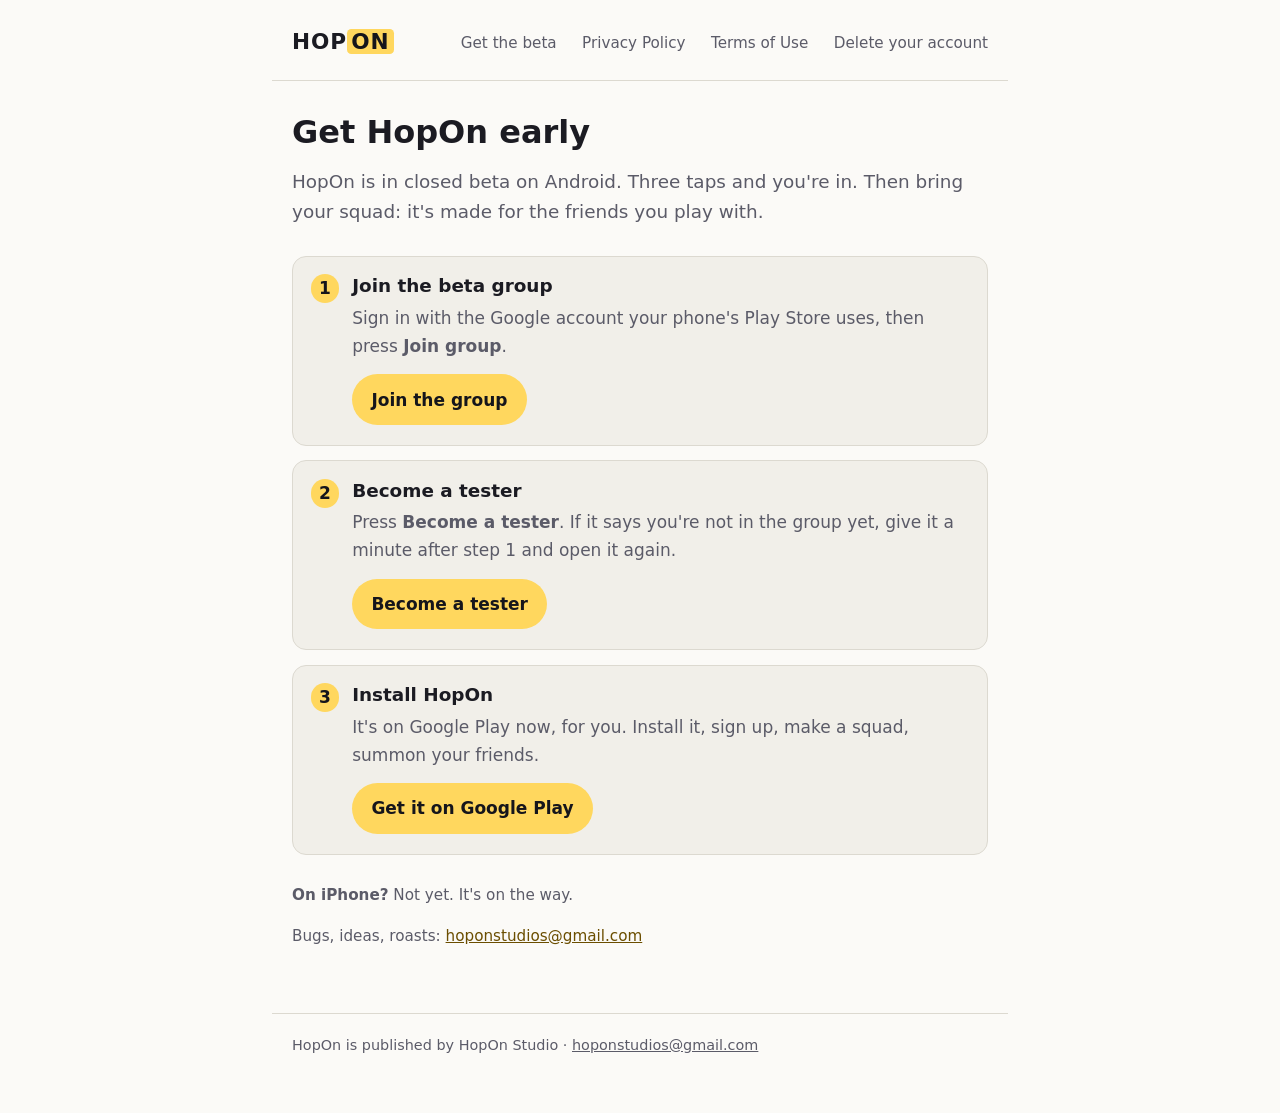
==== beta/index.html @ 9aa8b0b4 "Create beta page" ====
<!doctype html>
<html lang="en">
<head>
<meta charset="utf-8">
<meta name="viewport" content="width=device-width, initial-scale=1">
<title>Get HopOn early</title>
<meta name="description" content="HopOn is in closed beta on Android. Join in three taps.">
<link rel="stylesheet" href="../style.css">
</head>
<body>
<header>
  <a class="mark" href="../">HOP<span>ON</span></a>
  <nav>
    <a href="../beta/">Get the beta</a>
    <a href="../privacy/">Privacy Policy</a>
    <a href="../terms/">Terms of Use</a>
    <a href="../delete-account/">Delete your account</a>
  </nav>
</header>
<main>
<h1>Get HopOn early</h1>
<p class="lead">HopOn is in closed beta on Android. Three taps and you're in. Then bring your squad: it's made for the friends you play with.</p>

<ol class="steps">
  <li>
    <h2>Join the beta group</h2>
    <p>Sign in with the Google account your phone's Play Store uses, then press <strong>Join group</strong>.</p>
    <a class="button" href="https://groups.google.com/g/hopon-beta">Join the group</a>
  </li>
  <li>
    <h2>Become a tester</h2>
    <p>Press <strong>Become a tester</strong>. If it says you're not in the group yet, give it a minute after step 1 and open it again.</p>
    <a class="button" href="https://play.google.com/apps/testing/app.hopon">Become a tester</a>
  </li>
  <li>
    <h2>Install HopOn</h2>
    <p>It's on Google Play now, for you. Install it, sign up, make a squad, summon your friends.</p>
    <a class="button" href="https://play.google.com/store/apps/details?id=app.hopon">Get it on Google Play</a>
  </li>
</ol>

<p class="note"><strong>On iPhone?</strong> Not yet. It's on the way.</p>
<p class="note">Bugs, ideas, roasts: <a href="mailto:hoponstudios@gmail.com">hoponstudios@gmail.com</a></p>

</main>
<footer>
  <p>HopOn is published by HopOn Studio · <a href="mailto:hoponstudios@gmail.com">hoponstudios@gmail.com</a></p>
</footer>
</body>
</html>
---- style.css ----
/* HopOn's public pages: the policy, the terms, the deletion page and the beta.
   The app's own dark and its gold; a light version for a phone set to
   light. Long legal text, so: one narrow column, a comfortable size, and
   tables that scroll sideways on a phone instead of the page. */

:root {
  --ink: #15151b;
  --surface: #1e1e27;
  --line: #2f2f3c;
  --text: #ececf1;
  --soft: #a9a9b8;
  --gold: #ffd75e;
  --on-gold: #15151b;
  --link: #ffd75e;
}

@media (prefers-color-scheme: light) {
  :root {
    --ink: #fbfaf7;
    --surface: #f1efe9;
    --line: #dcd9d0;
    --text: #1b1b22;
    --soft: #5b5b68;
    --gold: #ffd75e;
    --on-gold: #15151b;
    --link: #6b4e00;
  }
}

* { box-sizing: border-box; }

html { -webkit-text-size-adjust: 100%; }

body {
  margin: 0;
  background: var(--ink);
  color: var(--text);
  font: 17px/1.65 system-ui, -apple-system, "Segoe UI", Roboto, Helvetica, Arial, sans-serif;
}

header, main, footer {
  max-width: 46rem;
  margin: 0 auto;
  padding: 0 1.25rem;
}

header {
  display: flex;
  flex-wrap: wrap;
  align-items: center;
  justify-content: space-between;
  gap: 0.5rem 1.5rem;
  padding-top: 1.5rem;
  padding-bottom: 1.25rem;
  border-bottom: 1px solid var(--line);
}

.mark {
  font-weight: 900;
  font-size: 1.35rem;
  letter-spacing: 0.04em;
  color: var(--text);
  text-decoration: none;
}
.mark span { color: var(--gold); }
@media (prefers-color-scheme: light) {
  .mark span { background: var(--gold); color: var(--on-gold); padding: 0 0.2em; border-radius: 0.2em; }
}

nav a {
  color: var(--soft);
  text-decoration: none;
  font-size: 0.95rem;
  margin-left: 1.25rem;
}
nav a:first-child { margin-left: 0; }
nav a:hover { color: var(--text); }

main { padding-top: 2rem; padding-bottom: 3rem; }

h1 { font-size: 2rem; line-height: 1.2; margin: 0 0 1rem; }
h2 { font-size: 1.4rem; line-height: 1.3; margin: 2.5rem 0 0.75rem; scroll-margin-top: 1rem; }
h3 { font-size: 1.1rem; margin: 1.75rem 0 0.5rem; scroll-margin-top: 1rem; }

p, ul, ol { margin: 0 0 1rem; }
ul, ol { padding-left: 1.4rem; }
li { margin-bottom: 0.35rem; }

a { color: var(--link); }

hr { border: 0; border-top: 1px solid var(--line); margin: 2.5rem 0; }

strong { font-weight: 700; }

.lead { font-size: 1.15rem; color: var(--soft); }

.contents {
  background: var(--surface);
  border: 1px solid var(--line);
  border-radius: 12px;
  padding: 1rem 1.25rem;
  margin: 1.5rem 0 0;
}
.contents ol { margin: 0; padding-left: 0; list-style: none; columns: 2; column-gap: 2rem; }
.contents li { break-inside: avoid; margin-bottom: 0.3rem; }
.contents a { text-decoration: none; }
.contents a:hover { text-decoration: underline; }
@media (max-width: 34rem) { .contents ol { columns: 1; } }

.table { overflow-x: auto; margin: 0 0 1.25rem; border: 1px solid var(--line); border-radius: 12px; }
table { border-collapse: collapse; width: 100%; min-width: 30rem; font-size: 0.95rem; }
th, td { text-align: left; vertical-align: top; padding: 0.7rem 0.9rem; border-bottom: 1px solid var(--line); }
th { background: var(--surface); font-weight: 700; }
tr:last-child td { border-bottom: 0; }

.action { display: flex; flex-wrap: wrap; gap: 0.75rem; margin: 1.5rem 0; }
.button {
  display: inline-block;
  background: var(--gold);
  color: var(--on-gold);
  font-weight: 700;
  text-decoration: none;
  padding: 0.7rem 1.2rem;
  border-radius: 999px;
}
.button.quiet { background: transparent; color: var(--text); border: 1px solid var(--line); }

/* The beta page: three steps, each a card with its number and its button. */
.steps { list-style: none; padding: 0; margin: 1.75rem 0; counter-reset: step; }
.steps li {
  counter-increment: step;
  position: relative;
  background: var(--surface);
  border: 1px solid var(--line);
  border-radius: 14px;
  padding: 1.1rem 1.2rem 1.25rem 3.7rem;
  margin-bottom: 0.9rem;
}
.steps li::before {
  content: counter(step);
  position: absolute;
  left: 1.1rem;
  top: 1.1rem;
  width: 1.8rem;
  height: 1.8rem;
  border-radius: 50%;
  background: var(--gold);
  color: var(--on-gold);
  font-weight: 900;
  line-height: 1.8rem;
  text-align: center;
}
.steps h2 { font-size: 1.15rem; margin: 0 0 0.35rem; }
.steps p { margin: 0 0 0.9rem; color: var(--soft); }
.note { font-size: 0.95rem; color: var(--soft); }

.draft {
  background: #b3261e;
  color: #fff;
  font-weight: 700;
  padding: 0.6rem 0.9rem;
  border-radius: 8px;
}

footer {
  border-top: 1px solid var(--line);
  padding-top: 1.25rem;
  padding-bottom: 2.5rem;
  color: var(--soft);
  font-size: 0.9rem;
}
footer a { color: var(--soft); }
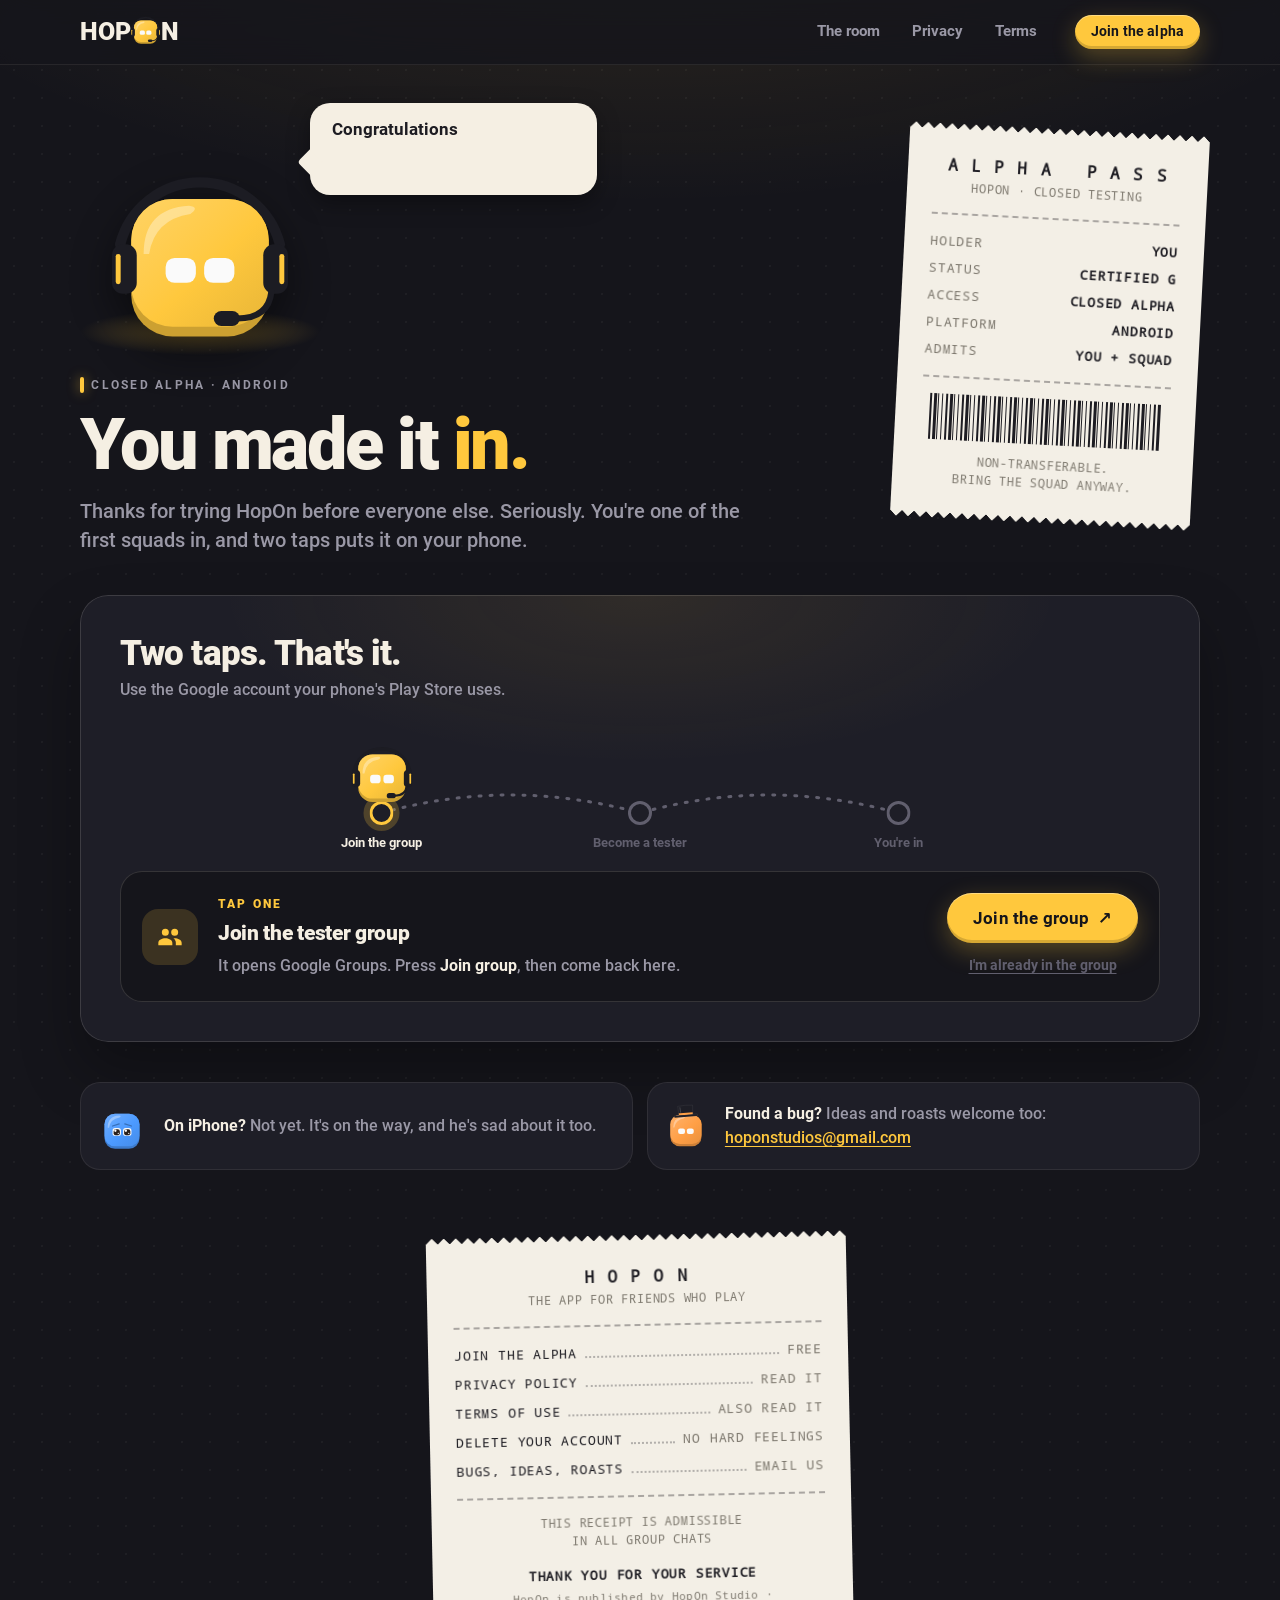
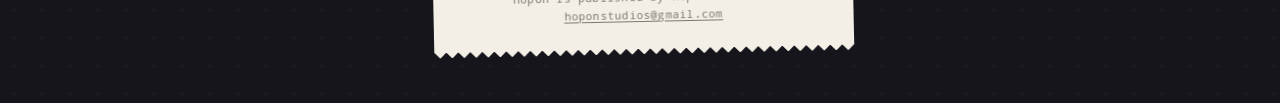
==== commit 220e0c9a: "Whole website redesign to fit app style." ====
--- a/beta/index.html
+++ b/beta/index.html
@@ -1,50 +1,203 @@
 <!doctype html>
-<html lang="en">
+<html lang="en" class="no-js">
 <head>
 <meta charset="utf-8">
-<meta name="viewport" content="width=device-width, initial-scale=1">
-<title>Get HopOn early</title>
-<meta name="description" content="HopOn is in closed beta on Android. Join in three taps.">
-<link rel="stylesheet" href="../style.css">
+<meta name="viewport" content="width=device-width, initial-scale=1, viewport-fit=cover">
+<title>You made it in · HopOn closed alpha</title>
+<meta name="description" content="HopOn is in closed alpha on Android. Two taps and you are in.">
+<meta name="theme-color" content="#15151B">
+<meta name="color-scheme" content="dark">
+<link rel="canonical" href="https://hoponstudio.github.io/beta/">
+<link rel="icon" href="../favicon.svg" type="image/svg+xml">
+<link rel="apple-touch-icon" href="../assets/img/icon-512.png">
+<meta property="og:type" content="website">
+<meta property="og:site_name" content="HopOn">
+<meta property="og:title" content="You made it in · HopOn closed alpha">
+<meta property="og:description" content="HopOn is in closed alpha on Android. Two taps and you are in.">
+<meta property="og:url" content="https://hoponstudio.github.io/beta/">
+<meta property="og:image" content="https://hoponstudio.github.io/assets/img/og.png">
+<meta name="twitter:card" content="summary_large_image">
+<link rel="preload" href="../assets/fonts/roboto-900.woff2" as="font" type="font/woff2" crossorigin>
+<link rel="preload" href="../assets/fonts/roboto-500.woff2" as="font" type="font/woff2" crossorigin>
+<link rel="stylesheet" href="../assets/css/site.css?v=163ad758ec">
+<!-- Before the first paint: the visitor's colour (so "You" is never
+     yellow first, then theirs), and the class that says scripts run. -->
+<script>
+  (function (root) {
+    root.className = root.className.replace('no-js', 'js');
+    try {
+      var you = localStorage.getItem('hopon.you');
+      if (/^#[0-9a-f]{6}$/i.test(you)) root.style.setProperty('--you', you);
+    } catch (e) {}
+  })(document.documentElement);
+</script>
+<script type="module" src="../assets/js/main.js?v=921431b8e6"></script>
 </head>
-<body>
-<header>
-  <a class="mark" href="../">HOP<span>ON</span></a>
-  <nav>
-    <a href="../beta/">Get the beta</a>
-    <a href="../privacy/">Privacy Policy</a>
-    <a href="../terms/">Terms of Use</a>
-    <a href="../delete-account/">Delete your account</a>
-  </nav>
+<body class="page page--beta">
+<a class="skip-link" href="#main">Skip to content</a>
+<header class="site-header">
+  <div class="site-header__inner wrap">
+    <a class="wordmark" href="../" aria-label="HopOn, home">
+      <span aria-hidden="true">HOP</span><svg class="hop wordmark__hop" viewBox="-80 -95 160 160" data-mood="normal" data-skin="headset" style="--hop:#FFC83D" aria-hidden="true" focusable="false"><g class="hop__body"><g class="hop__worn"><path d="M-58.11,-16.92 A60,60 0 0 1 58.11,-16.92" fill="none" stroke="#1C1C23" stroke-width="7.5" stroke-linecap="round"/></g><defs><linearGradient id="hop18-face" x1="0" y1="0" x2="1" y2="1"><stop offset="0" class="hop__light"/><stop offset=".55" class="hop__mid"/><stop offset="1" class="hop__low"/></linearGradient></defs><rect x="-50" y="-50" width="100" height="100" rx="30" class="hop__base"/><rect x="-50" y="-50" width="100" height="93" rx="30" fill="url(#hop18-face)"/><path d="M-41,-10 Q-41,-43 -8,-45 Q0,-44 -7,-39 Q-33,-35 -37,-10 Z" fill="#FFFFFF" fill-opacity=".34"/><g class="hop__face hop__face--normal"><g class="hop__look"><rect x="-25" y="-7" width="22" height="18" rx="6.5" class="hop__eye" fill="#FAFAFA"/><rect x="3" y="-7" width="22" height="18" rx="6.5" class="hop__eye" fill="#FAFAFA"/></g></g><g class="hop__face hop__face--sad"><rect x="-27" y="-9" width="24" height="22" rx="7.5" fill="#FAFAFA"/><rect x="-23.88" y="-5.58" width="17.76" height="17.16" rx="6" fill="#2B211C"/><circle cx="-18.91" cy="-1.43" r="3.3" fill="#FFF"/><circle cx="-10.74" cy="6.12" r="1.6" fill="#FFF"/><rect x="3" y="-9" width="24" height="22" rx="7.5" fill="#FAFAFA"/><rect x="6.12" y="-5.58" width="17.76" height="17.16" rx="6" fill="#2B211C"/><circle cx="11.09" cy="-1.43" r="3.3" fill="#FFF"/><circle cx="19.26" cy="6.12" r="1.6" fill="#FFF"/><path d="M-27,-15 L-8,-21 M27,-15 L8,-21" class="hop__brow" fill="none" stroke="currentColor" stroke-width="3.5" stroke-linecap="round"/></g><g class="hop__face hop__face--fierce"><path d="M-29,-7 L-7,2 L-7,9 Q-7,13 -12,13 L-25,13 Q-29,13 -29,9 ZM29,-7 L7,2 L7,9 Q7,13 12,13 L25,13 Q29,13 29,9 Z" fill="#FAFAFA" stroke="#FAFAFA" stroke-width="5" stroke-linejoin="round"/></g><g class="hop__face hop__face--away"><path d="M-24,4 L-6,4 M6,4 L24,4" class="hop__dash" fill="none" stroke="currentColor" stroke-width="3.5" stroke-linecap="round"/></g><g class="hop__worn"><rect x="-64" y="-17" width="18" height="36" rx="8" fill="#1C1C23"/><rect x="-61.3" y="-10" width="3.6" height="22" rx="1.8" class="hop__stripe"/><rect x="46" y="-17" width="18" height="36" rx="8" fill="#1C1C23"/><rect x="57.7" y="-10" width="3.6" height="22" rx="1.8" class="hop__stripe"/><path d="M52,17 Q50,37 27,37" fill="none" stroke="#1C1C23" stroke-width="4.5" stroke-linecap="round"/><rect x="10" y="31.5" width="19" height="11" rx="5.5" fill="#1C1C23"/></g></g></svg><span aria-hidden="true">N</span>
+    </a>
+    <nav class="site-nav" aria-label="Site">
+      <a class="site-nav__link" href="../">The room</a>
+      <a class="site-nav__link" href="../privacy/">Privacy</a>
+      <a class="site-nav__link" href="../terms/">Terms</a>
+    </nav>
+    <a class="btn btn--accent btn--small site-header__cta" href="../beta/">Join the alpha</a>
+  </div>
 </header>
-<main>
-<h1>Get HopOn early</h1>
-<p class="lead">HopOn is in closed beta on Android. Three taps and you're in. Then bring your squad: it's made for the friends you play with.</p>
-
-<ol class="steps">
-  <li>
-    <h2>Join the beta group</h2>
-    <p>Sign in with the Google account your phone's Play Store uses, then press <strong>Join group</strong>.</p>
-    <a class="button" href="https://groups.google.com/g/hopon-beta">Join the group</a>
-  </li>
-  <li>
-    <h2>Become a tester</h2>
-    <p>Press <strong>Become a tester</strong>. If it says you're not in the group yet, give it a minute after step 1 and open it again.</p>
-    <a class="button" href="https://play.google.com/apps/testing/app.hopon">Become a tester</a>
-  </li>
-  <li>
-    <h2>Install HopOn</h2>
-    <p>It's on Google Play now, for you. Install it, sign up, make a squad, summon your friends.</p>
-    <a class="button" href="https://play.google.com/store/apps/details?id=app.hopon">Get it on Google Play</a>
-  </li>
-</ol>
-
-<p class="note"><strong>On iPhone?</strong> Not yet. It's on the way.</p>
-<p class="note">Bugs, ideas, roasts: <a href="mailto:hoponstudios@gmail.com">hoponstudios@gmail.com</a></p>
+
+<main id="main">
+<!-- The closed alpha's welcome: Hop says it, then two taps and you're in,
+     and the pass proves it. On a wide screen the pass stands beside the
+     welcome; on a phone it waits under the taps, which matter more.
+
+     With scripts the taps are one at a time on a track Hop hops along
+     (modules/journey.js); without, both are listed. -->
+<div class="alpha wrap">
+  <section class="welcome" data-module="welcome" aria-labelledby="welcome-title">
+    <div class="welcome__stage">
+      <div class="welcome__spot" aria-hidden="true"></div>
+      <button class="welcome__hop" type="button" data-module="mash" aria-label="Your Hop. Tap fast if you dare.">
+        <svg class="hop" viewBox="-80 -95 160 160" data-mood="normal" data-skin="headset" style="--hop:var(--you)" aria-hidden="true" focusable="false"><g class="hop__body"><g class="hop__worn"><path d="M-58.11,-16.92 A60,60 0 0 1 58.11,-16.92" fill="none" stroke="#1C1C23" stroke-width="7.5" stroke-linecap="round"/></g><defs><linearGradient id="hop14-face" x1="0" y1="0" x2="1" y2="1"><stop offset="0" class="hop__light"/><stop offset=".55" class="hop__mid"/><stop offset="1" class="hop__low"/></linearGradient></defs><rect x="-50" y="-50" width="100" height="100" rx="30" class="hop__base"/><rect x="-50" y="-50" width="100" height="93" rx="30" fill="url(#hop14-face)"/><path d="M-41,-10 Q-41,-43 -8,-45 Q0,-44 -7,-39 Q-33,-35 -37,-10 Z" fill="#FFFFFF" fill-opacity=".34"/><g class="hop__face hop__face--normal"><g class="hop__look"><rect x="-25" y="-7" width="22" height="18" rx="6.5" class="hop__eye" fill="#FAFAFA"/><rect x="3" y="-7" width="22" height="18" rx="6.5" class="hop__eye" fill="#FAFAFA"/></g></g><g class="hop__face hop__face--sad"><rect x="-27" y="-9" width="24" height="22" rx="7.5" fill="#FAFAFA"/><rect x="-23.88" y="-5.58" width="17.76" height="17.16" rx="6" fill="#2B211C"/><circle cx="-18.91" cy="-1.43" r="3.3" fill="#FFF"/><circle cx="-10.74" cy="6.12" r="1.6" fill="#FFF"/><rect x="3" y="-9" width="24" height="22" rx="7.5" fill="#FAFAFA"/><rect x="6.12" y="-5.58" width="17.76" height="17.16" rx="6" fill="#2B211C"/><circle cx="11.09" cy="-1.43" r="3.3" fill="#FFF"/><circle cx="19.26" cy="6.12" r="1.6" fill="#FFF"/><path d="M-27,-15 L-8,-21 M27,-15 L8,-21" class="hop__brow" fill="none" stroke="currentColor" stroke-width="3.5" stroke-linecap="round"/></g><g class="hop__face hop__face--fierce"><path d="M-29,-7 L-7,2 L-7,9 Q-7,13 -12,13 L-25,13 Q-29,13 -29,9 ZM29,-7 L7,2 L7,9 Q7,13 12,13 L25,13 Q29,13 29,9 Z" fill="#FAFAFA" stroke="#FAFAFA" stroke-width="5" stroke-linejoin="round"/></g><g class="hop__face hop__face--away"><path d="M-24,4 L-6,4 M6,4 L24,4" class="hop__dash" fill="none" stroke="currentColor" stroke-width="3.5" stroke-linecap="round"/></g><g class="hop__worn"><rect x="-64" y="-17" width="18" height="36" rx="8" fill="#1C1C23"/><rect x="-61.3" y="-10" width="3.6" height="22" rx="1.8" class="hop__stripe"/><rect x="46" y="-17" width="18" height="36" rx="8" fill="#1C1C23"/><rect x="57.7" y="-10" width="3.6" height="22" rx="1.8" class="hop__stripe"/><path d="M52,17 Q50,37 27,37" fill="none" stroke="#1C1C23" stroke-width="4.5" stroke-linecap="round"/><rect x="10" y="31.5" width="19" height="11" rx="5.5" fill="#1C1C23"/></g><g class="hop__outfit"><clipPath id="hop14-jacket"><rect x="-50" y="-50" width="100" height="100" rx="30"/></clipPath><g clip-path="url(#hop14-jacket)"><rect x="-52" y="18" width="104" height="34" fill="#16161B"/><path d="M-13,18 L13,18 L0,42 Z" class="hop__neck"/><path d="M-13,18 L-28,20 L-12,37 L-3,36 Z" fill="#2A2A32"/><circle cx="-20" cy="24.5" r="2" fill="#C9CBD3"/><circle cx="-35" cy="33" r="2" fill="#C9CBD3"/><path d="M13,18 L28,20 L12,37 L3,36 Z" fill="#2A2A32"/><circle cx="20" cy="24.5" r="2" fill="#C9CBD3"/><circle cx="35" cy="33" r="2" fill="#C9CBD3"/></g><path d="M0,20 L-10,14.5 L-10,25.5 Z" fill="#E0403A"/><path d="M0,20 L10,14.5 L10,25.5 Z" fill="#E0403A"/><circle cx="0" cy="20" r="3" fill="#B8302B"/><ellipse cx="-44" cy="30" rx="9" ry="10" fill="#16161B"/><g class="hop__bat" transform="translate(-52 26) rotate(-146.1)"><defs><linearGradient id="hop14-wood" x1="0" y1="0" x2="0" y2="1"><stop offset="0" stop-color="#E3AA6C"/><stop offset=".5" stop-color="#C98A4B"/><stop offset="1" stop-color="#9C6533"/></linearGradient></defs><path d="M-12,-3.5 L36.75,-3.5 Q63,-9 84,-9.5 L105,-9.5 A9.5,9.5 0 0 1 105,9.5 L84,9.5 Q63,9 36.75,3.5 L-12,3.5 Z" fill="url(#hop14-wood)"/><ellipse cx="-14" cy="0" rx="3" ry="6" fill="url(#hop14-wood)"/><path d="M52.5,-5 Q78.75,-7 102.9,-6" fill="none" stroke="#FFFFFF" stroke-width="2.2" stroke-linecap="round" stroke-opacity=".35"/></g><rect x="-65" y="14.3" width="26" height="23.4" rx="9.1" fill="#1A1A20"/><path d="M-53.3,22.75 L-44.2,22.75" fill="none" stroke="#34343E" stroke-width="1.56" stroke-linecap="round"/><path d="M-53.3,27.95 L-44.2,27.95" fill="none" stroke="#34343E" stroke-width="1.56" stroke-linecap="round"/><path d="M-61.33,21.97 A10.4,9.1 0 0 1 -51.09,16.93" fill="none" stroke="#FFFFFF" stroke-width="1.56" stroke-linecap="round" stroke-opacity=".18"/><rect x="39" y="24.1" width="22" height="19.8" rx="7.7" fill="#1A1A20"/><path d="M48.9,31.25 L56.6,31.25" fill="none" stroke="#34343E" stroke-width="1.32" stroke-linecap="round"/><path d="M48.9,35.65 L56.6,35.65" fill="none" stroke="#34343E" stroke-width="1.32" stroke-linecap="round"/><path d="M42.11,30.59 A8.8,7.7 0 0 1 50.77,26.33" fill="none" stroke="#FFFFFF" stroke-width="1.32" stroke-linecap="round" stroke-opacity=".18"/></g><g class="hop__shades"><rect x="-30" y="-10" width="29" height="24" rx="7" fill="#111116"/><path d="M-23.5,-2 L-19.5,-7" fill="none" stroke="#FFFFFF" stroke-width="2.4" stroke-linecap="round" stroke-opacity=".55"/><path d="M-29,-3 L-50,-6" fill="none" stroke="#111116" stroke-width="3.5" stroke-linecap="round"/><rect x="1" y="-10" width="29" height="24" rx="7" fill="#111116"/><path d="M7.5,-2 L11.5,-7" fill="none" stroke="#FFFFFF" stroke-width="2.4" stroke-linecap="round" stroke-opacity=".55"/><path d="M29,-3 L50,-6" fill="none" stroke="#111116" stroke-width="3.5" stroke-linecap="round"/><path d="M-2,-1 Q0,-4.5 2,-1" fill="none" stroke="#111116" stroke-width="3.5" stroke-linecap="round"/></g></g></svg>
+      </button>
+      <p class="bubble bubble--big welcome__bubble" aria-hidden="true">
+        <span class="welcome__line" data-line>Congratulations.</span>
+        <span class="welcome__line welcome__line--big" data-line>You're officially a G.</span>
+      </p>
+    </div>
+
+    <div class="welcome__text">
+      <p class="kicker">Closed alpha · Android</p>
+      <h1 id="welcome-title" class="display">You made it <span class="accent">in.</span></h1>
+      <p class="lead">Thanks for trying HopOn before everyone else. Seriously. You're one of the first squads in, and two taps puts it on your phone.</p>
+    </div>
+  </section>
+
+  <section class="journey" data-module="journey" aria-labelledby="journey-title">
+    <header class="journey__head">
+      <h2 id="journey-title" class="journey__title">Two taps. That's it.</h2>
+      <p class="journey__sub">Use the Google account your phone's Play Store uses.</p>
+    </header>
+
+    <!-- Where you are, drawn: three stops and Hop on the one you're at. The
+         stops are buttons, so you can go back to one. -->
+    <div class="track" hidden>
+      <svg class="track__path" viewBox="0 0 300 40" preserveAspectRatio="none" aria-hidden="true">
+        <path d="M25,30 Q87,-6 150,30 Q212,-6 275,30"/>
+        <path class="track__done" d="M25,30 Q87,-6 150,30 Q212,-6 275,30"/>
+      </svg>
+      <button class="track__stop" type="button" data-stop="0"><span class="track__dot"></span><span class="track__label">Join the group</span></button>
+      <button class="track__stop" type="button" data-stop="1"><span class="track__dot"></span><span class="track__label">Become a tester</span></button>
+      <button class="track__stop" type="button" data-stop="2"><span class="track__dot"></span><span class="track__label">You're in</span></button>
+      <div class="track__runner" aria-hidden="true">
+        <p class="bubble track__cheer" hidden></p>
+        <svg class="hop" viewBox="-80 -95 160 160" data-mood="normal" data-skin="headset" style="--hop:var(--you)" aria-hidden="true" focusable="false"><g class="hop__body"><g class="hop__worn"><path d="M-58.11,-16.92 A60,60 0 0 1 58.11,-16.92" fill="none" stroke="#1C1C23" stroke-width="7.5" stroke-linecap="round"/></g><defs><linearGradient id="hop15-face" x1="0" y1="0" x2="1" y2="1"><stop offset="0" class="hop__light"/><stop offset=".55" class="hop__mid"/><stop offset="1" class="hop__low"/></linearGradient></defs><rect x="-50" y="-50" width="100" height="100" rx="30" class="hop__base"/><rect x="-50" y="-50" width="100" height="93" rx="30" fill="url(#hop15-face)"/><path d="M-41,-10 Q-41,-43 -8,-45 Q0,-44 -7,-39 Q-33,-35 -37,-10 Z" fill="#FFFFFF" fill-opacity=".34"/><g class="hop__face hop__face--normal"><g class="hop__look"><rect x="-25" y="-7" width="22" height="18" rx="6.5" class="hop__eye" fill="#FAFAFA"/><rect x="3" y="-7" width="22" height="18" rx="6.5" class="hop__eye" fill="#FAFAFA"/></g></g><g class="hop__face hop__face--sad"><rect x="-27" y="-9" width="24" height="22" rx="7.5" fill="#FAFAFA"/><rect x="-23.88" y="-5.58" width="17.76" height="17.16" rx="6" fill="#2B211C"/><circle cx="-18.91" cy="-1.43" r="3.3" fill="#FFF"/><circle cx="-10.74" cy="6.12" r="1.6" fill="#FFF"/><rect x="3" y="-9" width="24" height="22" rx="7.5" fill="#FAFAFA"/><rect x="6.12" y="-5.58" width="17.76" height="17.16" rx="6" fill="#2B211C"/><circle cx="11.09" cy="-1.43" r="3.3" fill="#FFF"/><circle cx="19.26" cy="6.12" r="1.6" fill="#FFF"/><path d="M-27,-15 L-8,-21 M27,-15 L8,-21" class="hop__brow" fill="none" stroke="currentColor" stroke-width="3.5" stroke-linecap="round"/></g><g class="hop__face hop__face--fierce"><path d="M-29,-7 L-7,2 L-7,9 Q-7,13 -12,13 L-25,13 Q-29,13 -29,9 ZM29,-7 L7,2 L7,9 Q7,13 12,13 L25,13 Q29,13 29,9 Z" fill="#FAFAFA" stroke="#FAFAFA" stroke-width="5" stroke-linejoin="round"/></g><g class="hop__face hop__face--away"><path d="M-24,4 L-6,4 M6,4 L24,4" class="hop__dash" fill="none" stroke="currentColor" stroke-width="3.5" stroke-linecap="round"/></g><g class="hop__worn"><rect x="-64" y="-17" width="18" height="36" rx="8" fill="#1C1C23"/><rect x="-61.3" y="-10" width="3.6" height="22" rx="1.8" class="hop__stripe"/><rect x="46" y="-17" width="18" height="36" rx="8" fill="#1C1C23"/><rect x="57.7" y="-10" width="3.6" height="22" rx="1.8" class="hop__stripe"/><path d="M52,17 Q50,37 27,37" fill="none" stroke="#1C1C23" stroke-width="4.5" stroke-linecap="round"/><rect x="10" y="31.5" width="19" height="11" rx="5.5" fill="#1C1C23"/></g></g></svg>
+      </div>
+    </div>
+
+    <ol class="moves">
+      <li class="move" data-move="0">
+        <span class="move__badge" aria-hidden="true">
+          <svg viewBox="0 0 24 24"><path d="M16 11a3 3 0 1 0 0-6 3 3 0 0 0 0 6zM8 11a3 3 0 1 0 0-6 3 3 0 0 0 0 6zM8 13c-2.7 0-6 1.3-6 4v2h12v-2c0-2.7-3.3-4-6-4zm8 0c-.3 0-.7 0-1.1.1 1.2.9 2.1 2.1 2.1 3.9v2h5v-2c0-2.7-3.3-4-6-4z"/></svg>
+        </span>
+        <div class="move__body">
+          <p class="move__eyebrow">Tap one</p>
+          <h3 class="move__title">Join the tester group</h3>
+          <p class="move__what">It opens Google Groups. Press <strong>Join group</strong>, then come back here.</p>
+        </div>
+        <div class="move__do">
+          <a class="btn btn--accent btn--big move__go" href="https://groups.google.com/g/hopon-beta" target="_blank" rel="noopener">Join the group <span class="btn__arrow" aria-hidden="true">↗</span></a>
+          <button class="move__skip" type="button" hidden>I'm already in the group</button>
+        </div>
+      </li>
+      <li class="move" data-move="1">
+        <span class="move__badge" aria-hidden="true">
+          <svg viewBox="0 0 24 24"><path d="M6 4.2v15.6a1 1 0 0 0 1.5.9l12.6-7.8a1 1 0 0 0 0-1.8L7.5 3.3A1 1 0 0 0 6 4.2z"/></svg>
+        </span>
+        <div class="move__body">
+          <p class="move__eyebrow">Tap two</p>
+          <h3 class="move__title">Become a tester</h3>
+          <p class="move__what">Press <strong>Become a tester</strong>, then <strong>download it on Google Play</strong> right there. Says you're not in the group yet? Give it a minute, then open it again.</p>
+        </div>
+        <div class="move__do">
+          <a class="btn btn--accent btn--big move__go" href="https://play.google.com/apps/testing/app.hopon" target="_blank" rel="noopener">Become a tester <span class="btn__arrow" aria-hidden="true">↗</span></a>
+          <button class="move__skip" type="button" hidden>I'm already a tester</button>
+        </div>
+      </li>
+      <li class="move move--in" data-move="2" hidden>
+        <span class="move__badge" aria-hidden="true">
+          <svg viewBox="0 0 24 24"><path d="M5 12.5l4.5 4.5L19 7.5"/></svg>
+        </span>
+        <div class="move__body">
+          <p class="move__eyebrow">Done</p>
+          <h3 class="move__title">You're in. Now summon somebody.</h3>
+          <p class="move__what">Install HopOn, make a squad, drop its code in the group chat. Then hold the red button.</p>
+        </div>
+        <div class="move__do">
+          <a class="btn btn--quiet btn--big move__go" href="https://play.google.com/store/apps/details?id=app.hopon" target="_blank" rel="noopener">HopOn on Google Play <span class="btn__arrow" aria-hidden="true">↗</span></a>
+          <button class="move__skip" type="button" data-again>Start over</button>
+        </div>
+      </li>
+    </ol>
+  </section>
+
+  <aside class="pass" aria-label="Your alpha pass">
+    <div class="pass__paper receipt">
+      <p class="receipt__title">A L P H A &nbsp; P A S S</p>
+      <p class="receipt__small">HOPON · CLOSED TESTING</p>
+      <hr class="receipt__rule">
+      <dl class="pass__rows">
+        <div><dt>HOLDER</dt><dd>YOU</dd></div>
+        <div><dt>STATUS</dt><dd>CERTIFIED G</dd></div>
+        <div><dt>ACCESS</dt><dd>CLOSED ALPHA</dd></div>
+        <div><dt>PLATFORM</dt><dd>ANDROID</dd></div>
+        <div><dt>ADMITS</dt><dd>YOU + SQUAD</dd></div>
+      </dl>
+      <hr class="receipt__rule">
+      <div class="pass__code" aria-hidden="true"></div>
+      <p class="receipt__small">NON-TRANSFERABLE.<br>BRING THE SQUAD ANYWAY.</p>
+    </div>
+    <span class="pass__stamp" aria-hidden="true"><span>CERTIFIED</span><b>G</b><span>HOPON</span></span>
+  </aside>
+</div>
+
+<section class="aside-notes wrap" aria-label="Good to know">
+  <div class="aside-note">
+    <span class="aside-note__hop"><svg class="hop" viewBox="-80 -95 160 160" data-mood="sad" data-skin="plain" style="--hop:#4C9AFF" aria-hidden="true" focusable="false"><g class="hop__body"><g class="hop__worn"></g><defs><linearGradient id="hop16-face" x1="0" y1="0" x2="1" y2="1"><stop offset="0" class="hop__light"/><stop offset=".55" class="hop__mid"/><stop offset="1" class="hop__low"/></linearGradient></defs><rect x="-50" y="-50" width="100" height="100" rx="30" class="hop__base"/><rect x="-50" y="-50" width="100" height="93" rx="30" fill="url(#hop16-face)"/><path d="M-41,-10 Q-41,-43 -8,-45 Q0,-44 -7,-39 Q-33,-35 -37,-10 Z" fill="#FFFFFF" fill-opacity=".34"/><g class="hop__face hop__face--normal"><g class="hop__look"><rect x="-25" y="-7" width="22" height="18" rx="6.5" class="hop__eye" fill="#FAFAFA"/><rect x="3" y="-7" width="22" height="18" rx="6.5" class="hop__eye" fill="#FAFAFA"/></g></g><g class="hop__face hop__face--sad"><rect x="-27" y="-9" width="24" height="22" rx="7.5" fill="#FAFAFA"/><rect x="-23.88" y="-5.58" width="17.76" height="17.16" rx="6" fill="#2B211C"/><circle cx="-18.91" cy="-1.43" r="3.3" fill="#FFF"/><circle cx="-10.74" cy="6.12" r="1.6" fill="#FFF"/><rect x="3" y="-9" width="24" height="22" rx="7.5" fill="#FAFAFA"/><rect x="6.12" y="-5.58" width="17.76" height="17.16" rx="6" fill="#2B211C"/><circle cx="11.09" cy="-1.43" r="3.3" fill="#FFF"/><circle cx="19.26" cy="6.12" r="1.6" fill="#FFF"/><path d="M-27,-15 L-8,-21 M27,-15 L8,-21" class="hop__brow" fill="none" stroke="currentColor" stroke-width="3.5" stroke-linecap="round"/></g><g class="hop__face hop__face--fierce"><path d="M-29,-7 L-7,2 L-7,9 Q-7,13 -12,13 L-25,13 Q-29,13 -29,9 ZM29,-7 L7,2 L7,9 Q7,13 12,13 L25,13 Q29,13 29,9 Z" fill="#FAFAFA" stroke="#FAFAFA" stroke-width="5" stroke-linejoin="round"/></g><g class="hop__face hop__face--away"><path d="M-24,4 L-6,4 M6,4 L24,4" class="hop__dash" fill="none" stroke="currentColor" stroke-width="3.5" stroke-linecap="round"/></g><g class="hop__worn"></g></g></svg></span>
+    <p><strong>On iPhone?</strong> Not yet. It's on the way, and he's sad about it too.</p>
+  </div>
+  <div class="aside-note">
+    <span class="aside-note__hop"><svg class="hop" viewBox="-80 -95 160 160" data-mood="normal" data-skin="top_hat" style="--hop:#FF9F45" aria-hidden="true" focusable="false"><g class="hop__body"><g class="hop__worn"></g><defs><linearGradient id="hop17-face" x1="0" y1="0" x2="1" y2="1"><stop offset="0" class="hop__light"/><stop offset=".55" class="hop__mid"/><stop offset="1" class="hop__low"/></linearGradient></defs><rect x="-50" y="-50" width="100" height="100" rx="30" class="hop__base"/><rect x="-50" y="-50" width="100" height="93" rx="30" fill="url(#hop17-face)"/><path d="M-41,-10 Q-41,-43 -8,-45 Q0,-44 -7,-39 Q-33,-35 -37,-10 Z" fill="#FFFFFF" fill-opacity=".34"/><g class="hop__face hop__face--normal"><g class="hop__look"><rect x="-25" y="-7" width="22" height="18" rx="6.5" class="hop__eye" fill="#FAFAFA"/><rect x="3" y="-7" width="22" height="18" rx="6.5" class="hop__eye" fill="#FAFAFA"/></g></g><g class="hop__face hop__face--sad"><rect x="-27" y="-9" width="24" height="22" rx="7.5" fill="#FAFAFA"/><rect x="-23.88" y="-5.58" width="17.76" height="17.16" rx="6" fill="#2B211C"/><circle cx="-18.91" cy="-1.43" r="3.3" fill="#FFF"/><circle cx="-10.74" cy="6.12" r="1.6" fill="#FFF"/><rect x="3" y="-9" width="24" height="22" rx="7.5" fill="#FAFAFA"/><rect x="6.12" y="-5.58" width="17.76" height="17.16" rx="6" fill="#2B211C"/><circle cx="11.09" cy="-1.43" r="3.3" fill="#FFF"/><circle cx="19.26" cy="6.12" r="1.6" fill="#FFF"/><path d="M-27,-15 L-8,-21 M27,-15 L8,-21" class="hop__brow" fill="none" stroke="currentColor" stroke-width="3.5" stroke-linecap="round"/></g><g class="hop__face hop__face--fierce"><path d="M-29,-7 L-7,2 L-7,9 Q-7,13 -12,13 L-25,13 Q-29,13 -29,9 ZM29,-7 L7,2 L7,9 Q7,13 12,13 L25,13 Q29,13 29,9 Z" fill="#FAFAFA" stroke="#FAFAFA" stroke-width="5" stroke-linejoin="round"/></g><g class="hop__face hop__face--away"><path d="M-24,4 L-6,4 M6,4 L24,4" class="hop__dash" fill="none" stroke="currentColor" stroke-width="3.5" stroke-linecap="round"/></g><g class="hop__worn"><g transform="translate(0 -47) rotate(-4.58)"><clipPath id="hop17-crown"><path d="M-22,0 L-24,-33 Q0,-36 24,-33 L22,0 Z"/></clipPath><path d="M-22,0 L-24,-33 Q0,-36 24,-33 L22,0 Z" fill="#1E1E26" stroke="#FFFFFF" stroke-opacity=".16" stroke-width="1.2"/><rect x="-30" y="-10" width="60" height="7" class="hop__band" clip-path="url(#hop17-crown)"/><path d="M-17,-28 L-16,-13" fill="none" stroke="#FFFFFF" stroke-width="2.5" stroke-linecap="round" stroke-opacity=".2"/><rect x="-38" y="-4" width="76" height="7" rx="3.5" fill="#1E1E26" stroke="#FFFFFF" stroke-opacity=".16" stroke-width="1.2"/></g></g></g></svg></span>
+    <p><strong>Found a bug?</strong> Ideas and roasts welcome too: <a href="mailto:hoponstudios@gmail.com">hoponstudios@gmail.com</a></p>
+  </div>
+</section>
 
 </main>
-<footer>
-  <p>HopOn is published by HopOn Studio · <a href="mailto:hoponstudios@gmail.com">hoponstudios@gmail.com</a></p>
+<footer class="site-footer">
+  <div class="wrap">
+    <!-- The footer is a receipt, like the one the app prints at the end
+         of a session. -->
+    <div class="receipt site-footer__receipt">
+      <p class="receipt__title">H O P O N</p>
+      <p class="receipt__small">THE APP FOR FRIENDS WHO PLAY</p>
+      <hr class="receipt__rule">
+      <ul class="receipt__rows">
+        <li><a href="../beta/">JOIN THE ALPHA</a><span>FREE</span></li>
+        <li><a href="../privacy/">PRIVACY POLICY</a><span>READ IT</span></li>
+        <li><a href="../terms/">TERMS OF USE</a><span>ALSO READ IT</span></li>
+        <li><a href="../delete-account/">DELETE YOUR ACCOUNT</a><span>NO HARD FEELINGS</span></li>
+        <li><a href="mailto:hoponstudios@gmail.com">BUGS, IDEAS, ROASTS</a><span>EMAIL US</span></li>
+      </ul>
+      <hr class="receipt__rule">
+      <p class="receipt__small">THIS RECEIPT IS ADMISSIBLE<br>IN ALL GROUP CHATS</p>
+      <p class="receipt__thanks">THANK YOU FOR YOUR SERVICE</p>
+      <p class="receipt__by">HopOn is published by HopOn Studio · <a href="mailto:hoponstudios@gmail.com">hoponstudios@gmail.com</a></p>
+    </div>
+  </div>
 </footer>
+
 </body>
 </html>
--- a/assets/css/site.css
+++ b/assets/css/site.css
@@ -0,0 +1,3148 @@
+/* HopOn's site. Every stylesheet, in the order they apply.
+
+   The build (builder/assets.py) writes each @import in, so a page links
+   this one file. Adding a stylesheet: a file in the right folder, a line
+   here.
+
+   tokens      the app's colours, type, shapes and timings, as variables
+   base        the page itself: fonts, text, links, focus, motion
+   layout      the frame every page shares: header, footer, width
+   components  the pieces pages are made of
+   pages       what is one page's alone                                   */
+
+/* ── tokens.css ── */
+/* The app's look, as variables. The colours are AppColors
+   (app/lib/app/theme/app_colors.dart) — change one there, change it here. */
+
+:root {
+  /* Ground. Near-black with a blue-violet lean, never #000: pure black
+     makes the amber look radioactive and kills depth. */
+  --ink: #15151b;
+  --surface: #1e1e27;
+  --surface-high: #2a2a36;
+  --shell: #23232c;
+
+  /* Ink on ground. Warm off-white, like the wordmark; never pure white. */
+  --cream: #f5efe3;
+  --cream-dim: #9a98a6;
+  --cream-faint: #615f6e;
+
+  /* The mascot colours, which are also the accent palette. */
+  --yellow: #ffc83d;
+  --gold: #ffd75e;
+  --purple: #a78bfa;
+  --blue: #4c9aff;
+  --teal: #2dd4bf;
+  --pink: #ff7ba9;
+  --red: #ff5a4f;
+  --orange: #ff9f45;
+  --green: #6bcb5a;
+  --magenta: #d6449c;
+
+  /* THE ACCENT IS THE VISITOR'S HOP. In the app the equipped colour paints
+     every button; here the colour picked in the room (modules/colours.js)
+     does, and "You" wears it. --on-accent is worked out from its
+     luminance by modules/accent.js, as AppColors.onAccent does. */
+  --you: var(--yellow);
+  --accent: var(--you);
+  --on-accent: var(--ink);
+
+  /* Things from the real world keep their own colours whatever the accent:
+     paper stays paper, wood stays wood. */
+  --paper: #f3efe6;
+  --paper-ink: #1d1c22;
+  --paper-dim: #7d786e;
+  --wood: #6b4a2e;
+  --wood-deep: #3d2a1b;
+  --brass: #c9a456;
+  --live: #e5484d;
+
+  --line: rgba(245, 239, 227, 0.08);
+  --line-strong: rgba(245, 239, 227, 0.14);
+
+  /* Type: Roboto, as the app on Android. Heavy at the top end, because the
+     wordmark is a fat rounded sans. Mono for receipts, serif for the law. */
+  --font: "Roboto", system-ui, -apple-system, "Segoe UI", sans-serif;
+  --font-mono: "Droid Sans Mono", ui-monospace, "Cascadia Mono", Consolas, Menlo, monospace;
+  --font-serif: Georgia, "Noto Serif", "Times New Roman", serif;
+
+  /* Shape and space. */
+  --radius-s: 10px;
+  --radius: 16px;
+  --radius-l: 24px;
+  --radius-pill: 999px;
+  --gutter: clamp(16px, 4vw, 40px);
+  --max: 1200px;
+
+  /* Motion. --ease-hop overshoots, like Hop landing. */
+  --ease-out: cubic-bezier(0.22, 1, 0.36, 1);
+  --ease-hop: cubic-bezier(0.34, 1.56, 0.64, 1);
+  --fast: 160ms;
+  --med: 320ms;
+  --slow: 600ms;
+
+  --raised: inset 0 1px 0 rgba(255, 255, 255, 0.05), 0 12px 32px rgba(0, 0, 0, 0.35);
+}
+
+/* ── fonts.css ── */
+/* Roboto, and Droid Sans Mono for the receipts, served from the site
+   (tools/make_fonts.py). Paths are from where the built stylesheet sits,
+   assets/css/ — true of every url() in every file site.css imports. */
+
+@font-face {
+  font-family: "Droid Sans Mono";
+  font-style: normal;
+  font-weight: 400;
+  font-display: swap;
+  src: url("../fonts/droid-sans-mono.woff2") format("woff2");
+}
+
+@font-face {
+  font-family: "Roboto";
+  font-style: normal;
+  font-weight: 400;
+  font-display: swap;
+  src: url("../fonts/roboto-400.woff2") format("woff2");
+}
+
+@font-face {
+  font-family: "Roboto";
+  font-style: normal;
+  font-weight: 500;
+  font-display: swap;
+  src: url("../fonts/roboto-500.woff2") format("woff2");
+}
+
+@font-face {
+  font-family: "Roboto";
+  font-style: normal;
+  font-weight: 700;
+  font-display: swap;
+  src: url("../fonts/roboto-700.woff2") format("woff2");
+}
+
+@font-face {
+  font-family: "Roboto";
+  font-style: normal;
+  font-weight: 900;
+  font-display: swap;
+  src: url("../fonts/roboto-900.woff2") format("woff2");
+}
+
+/* ── base.css ── */
+/* The page itself. */
+
+*,
+*::before,
+*::after {
+  box-sizing: border-box;
+}
+
+html {
+  -webkit-text-size-adjust: 100%;
+  text-size-adjust: 100%;
+  scroll-behavior: smooth;
+  color-scheme: dark;
+  background: var(--ink);
+}
+
+/* The store shots' ground: the ink, a faint grid of dots, and a warm glow
+   from above in the visitor's colour. */
+body {
+  margin: 0;
+  min-height: 100vh;
+  display: flex;
+  flex-direction: column;
+  color: var(--cream);
+  background:
+    radial-gradient(1200px 520px at 50% -160px, color-mix(in srgb, var(--accent) 13%, transparent), transparent 70%),
+    radial-gradient(circle at center, rgba(245, 239, 227, 0.045) 1px, transparent 1.4px) 0 0 / 28px 28px,
+    var(--ink);
+  font: 500 16px/1.55 var(--font);
+  -webkit-font-smoothing: antialiased;
+  -moz-osx-font-smoothing: grayscale;
+  overflow-x: hidden;
+}
+
+main {
+  flex: 1 0 auto;
+}
+
+img,
+svg {
+  display: block;
+  max-width: 100%;
+}
+
+h1,
+h2,
+h3,
+p,
+ol,
+ul,
+dl,
+dd,
+figure {
+  margin: 0;
+}
+
+button,
+input {
+  font: inherit;
+  color: inherit;
+}
+
+button {
+  cursor: pointer;
+}
+
+a {
+  color: var(--accent);
+  text-underline-offset: 0.18em;
+}
+
+strong {
+  font-weight: 700;
+}
+
+::selection {
+  background: var(--accent);
+  color: var(--on-accent);
+}
+
+:focus-visible {
+  outline: 3px solid var(--accent);
+  outline-offset: 3px;
+  border-radius: 6px;
+}
+
+[hidden] {
+  display: none !important;
+}
+
+/* ── Type ──────────────────────────────────────────────────────────────── */
+
+.display {
+  font-size: clamp(2.5rem, 1.6rem + 3.6vw, 4.6rem);
+  font-weight: 900;
+  line-height: 0.98;
+  letter-spacing: -0.035em;
+  text-wrap: balance;
+}
+
+.title-xl {
+  font-size: clamp(1.9rem, 1.4rem + 1.8vw, 2.9rem);
+  font-weight: 900;
+  line-height: 1.04;
+  letter-spacing: -0.03em;
+  text-wrap: balance;
+}
+
+.lead {
+  font-size: clamp(1.05rem, 1rem + 0.3vw, 1.22rem);
+  line-height: 1.5;
+  color: var(--cream-dim);
+  max-width: 34em;
+  text-wrap: pretty;
+}
+
+/* The small caps line over a title, with the accent's bar beside it, as
+   the app's page titles have. */
+.kicker {
+  display: inline-flex;
+  align-items: center;
+  gap: 0.6em;
+  font-size: 0.78rem;
+  font-weight: 700;
+  letter-spacing: 0.18em;
+  text-transform: uppercase;
+  color: var(--cream-dim);
+}
+
+.kicker::before {
+  content: "";
+  width: 4px;
+  height: 1.3em;
+  border-radius: 2px;
+  background: var(--accent);
+  box-shadow: 0 0 12px color-mix(in srgb, var(--accent) 60%, transparent);
+}
+
+.accent {
+  color: var(--accent);
+}
+
+.note {
+  font-size: 0.92rem;
+  color: var(--cream-dim);
+}
+
+.actions {
+  display: flex;
+  flex-wrap: wrap;
+  gap: 12px;
+}
+
+/* ── Helpers ───────────────────────────────────────────────────────────── */
+
+.visually-hidden {
+  position: absolute !important;
+  width: 1px;
+  height: 1px;
+  margin: -1px;
+  padding: 0;
+  overflow: hidden;
+  clip: rect(0 0 0 0);
+  white-space: nowrap;
+  border: 0;
+}
+
+.skip-link {
+  position: absolute;
+  left: 12px;
+  top: -60px;
+  z-index: 100;
+  padding: 10px 16px;
+  border-radius: var(--radius-pill);
+  background: var(--accent);
+  color: var(--on-accent);
+  font-weight: 700;
+  text-decoration: none;
+  transition: top var(--fast) var(--ease-out);
+}
+
+.skip-link:focus {
+  top: 12px;
+}
+
+/* Sections that slide up as they come into view (modules/reveal.js). Only
+   with scripts: without them, nothing waits to be revealed. */
+.js [data-reveal] {
+  opacity: 0;
+  transform: translateY(24px);
+  transition: opacity var(--slow) var(--ease-out), transform var(--slow) var(--ease-out);
+}
+
+.js [data-reveal].is-in {
+  opacity: 1;
+  transform: none;
+}
+
+/* Reduce motion is honoured everywhere, as in the app: things arrive, they
+   don't travel. Modules ask lib/motion.js the same question. */
+@media (prefers-reduced-motion: reduce) {
+  html {
+    scroll-behavior: auto;
+  }
+
+  *,
+  *::before,
+  *::after {
+    animation-duration: 1ms !important;
+    animation-iteration-count: 1 !important;
+    transition-duration: 1ms !important;
+  }
+
+  .js [data-reveal] {
+    opacity: 1;
+    transform: none;
+  }
+}
+
+/* ── layout.css ── */
+/* The frame every page shares. */
+
+.wrap {
+  width: 100%;
+  max-width: var(--max);
+  margin-inline: auto;
+  padding-inline: var(--gutter);
+}
+
+/* ── Header ────────────────────────────────────────────────────────────── */
+
+.site-header {
+  position: sticky;
+  top: 0;
+  z-index: 50;
+  background: color-mix(in srgb, var(--ink) 82%, transparent);
+  -webkit-backdrop-filter: blur(14px) saturate(1.3);
+  backdrop-filter: blur(14px) saturate(1.3);
+  border-bottom: 1px solid var(--line);
+}
+
+.site-header__inner {
+  display: flex;
+  align-items: center;
+  gap: 24px;
+  height: 64px;
+}
+
+/* HOP[Hop]N: the logo's letters with Hop for the O, as the app's header
+   draws it. Hop here is brand, so he is always the logo's yellow. */
+.wordmark {
+  display: inline-flex;
+  align-items: center;
+  font-size: 1.55rem;
+  font-weight: 900;
+  letter-spacing: -0.01em;
+  color: var(--cream);
+  text-decoration: none;
+  line-height: 1;
+}
+
+.wordmark__hop {
+  width: 1.5em;
+  height: 1.5em;
+  margin: -0.28em -0.14em 0 -0.12em;
+  transition: transform var(--med) var(--ease-hop);
+}
+
+.wordmark:hover .wordmark__hop {
+  transform: translateY(-3px) rotate(-6deg);
+}
+
+.site-nav {
+  display: flex;
+  gap: 4px;
+  margin-left: auto;
+}
+
+.site-nav__link {
+  padding: 8px 14px;
+  border-radius: var(--radius-pill);
+  font-size: 0.95rem;
+  font-weight: 700;
+  color: var(--cream-dim);
+  text-decoration: none;
+  transition: color var(--fast), background-color var(--fast);
+}
+
+.site-nav__link:hover {
+  color: var(--cream);
+  background: var(--line);
+}
+
+.site-nav__link[aria-current="page"] {
+  color: var(--cream);
+}
+
+@media (max-width: 720px) {
+  .site-nav {
+    display: none;
+  }
+
+  .site-header__cta {
+    margin-left: auto;
+  }
+}
+
+/* ── Footer ────────────────────────────────────────────────────────────── */
+
+.site-footer {
+  padding: 64px 0 48px;
+}
+
+.site-footer__receipt {
+  max-width: 420px;
+  margin-inline: auto;
+  transform: rotate(-1.2deg);
+}
+
+/* ── components/button.css ── */
+/* Buttons. What you press is the accent — the visitor's colour, as in the
+   app every button is the user's mascot colour. */
+
+.btn {
+  --btn-pad-y: 12px;
+  --btn-pad-x: 20px;
+  display: inline-flex;
+  align-items: center;
+  justify-content: center;
+  gap: 0.5em;
+  padding: var(--btn-pad-y) var(--btn-pad-x);
+  border: 0;
+  border-radius: var(--radius-pill);
+  font-size: 0.98rem;
+  font-weight: 700;
+  letter-spacing: 0.01em;
+  line-height: 1.1;
+  text-decoration: none;
+  white-space: nowrap;
+  transition:
+    transform var(--fast) var(--ease-out),
+    box-shadow var(--fast) var(--ease-out),
+    background-color var(--fast);
+  -webkit-tap-highlight-color: transparent;
+}
+
+.btn:active {
+  transform: scale(0.96);
+}
+
+.btn--accent {
+  background: var(--accent);
+  color: var(--on-accent);
+  box-shadow:
+    inset 0 1px 0 rgba(255, 255, 255, 0.35),
+    inset 0 -3px 0 rgba(0, 0, 0, 0.16),
+    0 8px 24px color-mix(in srgb, var(--accent) 28%, transparent);
+}
+
+.btn--accent:hover {
+  box-shadow:
+    inset 0 1px 0 rgba(255, 255, 255, 0.35),
+    inset 0 -3px 0 rgba(0, 0, 0, 0.16),
+    0 10px 32px color-mix(in srgb, var(--accent) 45%, transparent);
+}
+
+.btn--quiet {
+  background: rgba(245, 239, 227, 0.04);
+  color: var(--cream);
+  box-shadow: inset 0 0 0 1px var(--line-strong);
+}
+
+.btn--quiet:hover {
+  background: rgba(245, 239, 227, 0.08);
+}
+
+.btn--big {
+  --btn-pad-y: 16px;
+  --btn-pad-x: 26px;
+  font-size: 1.05rem;
+}
+
+.btn--small {
+  --btn-pad-y: 9px;
+  --btn-pad-x: 16px;
+  font-size: 0.9rem;
+}
+
+.btn__arrow {
+  display: inline-block;
+  transition: transform var(--fast) var(--ease-out);
+}
+
+.btn:hover .btn__arrow {
+  transform: translateX(3px);
+}
+
+/* A console key, like the live room's dock: a rounded block with a lip at
+   its foot that it presses down into. */
+.key {
+  display: inline-grid;
+  place-items: center;
+  min-width: 44px;
+  height: 44px;
+  padding: 0 12px;
+  border: 1px solid var(--line-strong);
+  border-radius: 14px;
+  background: linear-gradient(var(--surface-high), var(--surface));
+  color: var(--cream);
+  box-shadow: 0 3px 0 #101015, var(--raised);
+  transition: transform 90ms ease-out, box-shadow 90ms ease-out, color var(--fast);
+  -webkit-tap-highlight-color: transparent;
+}
+
+.key:hover {
+  color: var(--accent);
+}
+
+.key:active {
+  transform: translateY(3px);
+  box-shadow: 0 0 0 #101015, var(--raised);
+}
+
+.key svg {
+  width: 20px;
+  height: 20px;
+  fill: none;
+  stroke: currentColor;
+  stroke-width: 2.4;
+  stroke-linecap: round;
+  stroke-linejoin: round;
+}
+
+/* ── components/hop.css ── */
+/* Hop (builder/hop.py draws him). Everything that colours him comes from
+   one custom property, --hop, mixed the way the painter mixes: the base
+   20% darker, the face from 20% lighter through his colour to a little
+   darker. Moods and the blink are here; where he looks is set by
+   modules/eyes.js through --look-x / --look-y (-1 to 1). */
+
+.hop {
+  --look-x: 0;
+  --look-y: 0;
+  overflow: visible;
+  color: color-mix(in srgb, var(--hop) 72%, #000);
+  /* His feet: the bottom of his body, 90.6% down the 160-high picture. A
+     squash or a hop pivots there, like a jelly landing. */
+  transform-origin: 50% 90.6%;
+}
+
+.hop__base {
+  fill: color-mix(in srgb, var(--hop) 80%, #000);
+}
+
+.hop__light {
+  stop-color: color-mix(in srgb, var(--hop) 80%, #fff);
+}
+
+.hop__mid {
+  stop-color: var(--hop);
+}
+
+.hop__low {
+  stop-color: color-mix(in srgb, var(--hop) 91%, #000);
+}
+
+.hop__stripe,
+.hop__band,
+.hop__neck {
+  fill: var(--hop);
+}
+
+.hop__hand {
+  fill: var(--hop);
+  stroke: color-mix(in srgb, var(--hop) 75%, #000);
+  stroke-width: 2.5;
+}
+
+/* ── Faces: all four are drawn, the mood shows one ─────────────────────── */
+
+.hop__face,
+.hop__outfit {
+  display: none;
+}
+
+.hop[data-mood="normal"] .hop__face--normal,
+.hop[data-mood="sad"] .hop__face--sad,
+.hop[data-mood="fierce"] .hop__face--fierce,
+.hop[data-mood="angry"] .hop__face--fierce,
+.hop[data-mood="away"] .hop__face--away,
+.hop[data-mood="angry"] .hop__outfit {
+  display: inline;
+}
+
+/* Angry, he takes everything off and changes into the jacket. */
+.hop[data-mood="angry"] .hop__worn,
+.hop[data-mood="angry"] .hop__cap,
+.hop[data-mood="angry"] .hop__shades {
+  display: none;
+}
+
+/* Away, he fades, the way the room draws someone who stepped out. */
+.hop[data-mood="away"] .hop__body {
+  opacity: 0.55;
+  filter: saturate(0.6);
+}
+
+/* ── Eyes: where he looks, and the blink ───────────────────────────────── */
+
+.hop__look {
+  transform: translate(calc(var(--look-x) * 5.5px), calc(var(--look-y) * 5px));
+  transition: transform 140ms linear;
+}
+
+.hop__eye {
+  transform-box: fill-box;
+  transform-origin: center;
+  animation: hop-blink var(--blink-every, 5.4s) var(--blink-delay, 1.2s) infinite;
+}
+
+@keyframes hop-blink {
+  0%,
+  93%,
+  100% {
+    transform: scaleY(1);
+  }
+
+  96% {
+    transform: scaleY(0.1);
+  }
+}
+
+/* ── What he does ──────────────────────────────────────────────────────── */
+
+/* A hop: up, and a squash as he lands. */
+.hop.is-hopping {
+  animation: hop-hop 520ms var(--ease-out);
+}
+
+@keyframes hop-hop {
+  0% {
+    transform: scale(1, 1);
+  }
+
+  15% {
+    transform: scale(1.12, 0.86);
+  }
+
+  45% {
+    transform: translateY(-26%) scale(0.94, 1.08);
+  }
+
+  75% {
+    transform: scale(1.1, 0.9);
+  }
+
+  100% {
+    transform: scale(1, 1);
+  }
+}
+
+/* Breathing while he waits: a squash so small it reads as alive. */
+.hop--idle {
+  animation: hop-idle 3.2s var(--idle-delay, 0s) ease-in-out infinite;
+}
+
+@keyframes hop-idle {
+  0%,
+  100% {
+    transform: scale(1, 1);
+  }
+
+  50% {
+    transform: scale(1.025, 0.97);
+  }
+}
+
+/* Angry: shaking, and leaning in. */
+.hop[data-mood="angry"] {
+  animation: hop-shake 180ms linear infinite;
+}
+
+@keyframes hop-shake {
+  0%,
+  100% {
+    transform: rotate(-5.7deg) translateX(0);
+  }
+
+  25% {
+    transform: rotate(-5.7deg) translateX(-2%);
+  }
+
+  75% {
+    transform: rotate(-5.7deg) translateX(2%);
+  }
+}
+
+/* Drumming the table, before the session starts. */
+.hop.is-drumming {
+  animation: hop-drum 240ms ease-in-out infinite;
+}
+
+@keyframes hop-drum {
+  0%,
+  100% {
+    transform: scale(1, 1);
+  }
+
+  50% {
+    transform: translateY(-5%) scale(0.97, 1.04);
+  }
+}
+
+/* ── components/bubble.css ── */
+/* Speech bubbles: cream paper, dark words, a tail — how the live room
+   shows a line someone typed. */
+
+.bubble {
+  position: relative;
+  display: inline-block;
+  padding: 9px 14px;
+  border-radius: 14px;
+  background: var(--cream);
+  color: var(--paper-ink);
+  font-weight: 700;
+  line-height: 1.25;
+  box-shadow: 0 8px 22px rgba(0, 0, 0, 0.35);
+}
+
+.bubble::after {
+  content: "";
+  position: absolute;
+  left: var(--tail-x, 50%);
+  bottom: -7px;
+  width: 14px;
+  height: 14px;
+  background: inherit;
+  border-radius: 0 0 4px 0;
+  transform: translateX(-50%) rotate(45deg);
+}
+
+/* A line someone said: the speaker icon, as the room draws it. */
+.bubble--seat {
+  font-size: 0.86rem;
+  white-space: nowrap;
+  padding: 7px 12px 7px 30px;
+}
+
+.bubble--seat::before {
+  content: "";
+  position: absolute;
+  left: 10px;
+  top: 50%;
+  width: 14px;
+  height: 14px;
+  transform: translateY(-50%);
+  background: currentColor;
+  -webkit-mask: var(--speaker) center / contain no-repeat;
+  mask: var(--speaker) center / contain no-repeat;
+  --speaker: url("data:image/svg+xml,%3Csvg xmlns='http://www.w3.org/2000/svg' viewBox='0 0 24 24'%3E%3Cpath d='M4 9v6h4l5 4V5L8 9H4zm12.5 3a4.5 4.5 0 0 0-2.5-4v8a4.5 4.5 0 0 0 2.5-4zM14 3.2v2.1a7 7 0 0 1 0 13.4v2.1a9 9 0 0 0 0-17.6z'/%3E%3C/svg%3E");
+}
+
+.bubble.is-popping {
+  animation: bubble-pop 360ms var(--ease-hop) both;
+}
+
+.bubble.is-leaving {
+  animation: bubble-leave 220ms ease-in both;
+}
+
+@keyframes bubble-pop {
+  from {
+    opacity: 0;
+    transform: translateY(8px) scale(0.7);
+  }
+
+  to {
+    opacity: 1;
+    transform: none;
+  }
+}
+
+@keyframes bubble-leave {
+  to {
+    opacity: 0;
+    transform: translateY(-6px) scale(0.92);
+  }
+}
+
+.bubble--big {
+  padding: 16px 22px;
+  border-radius: 20px;
+  font-size: 1.15rem;
+}
+
+.bubble--big::after {
+  width: 18px;
+  height: 18px;
+  bottom: -9px;
+}
+
+/* ── components/pill.css ── */
+/* Small status pills: the room's LIVE timer, someone stepped away, a
+   squad's badge. */
+
+.pill {
+  display: inline-flex;
+  align-items: center;
+  gap: 6px;
+  padding: 5px 12px;
+  border-radius: var(--radius-pill);
+  font-size: 0.82rem;
+  font-weight: 700;
+  white-space: nowrap;
+  font-variant-numeric: tabular-nums;
+}
+
+/* Someone stepped away: red, with the time they've been gone counting up. */
+.pill--away {
+  background: #ef4b4b;
+  color: #fff;
+  box-shadow: inset 0 0 0 2px rgba(255, 255, 255, 0.3), 0 4px 14px rgba(239, 75, 75, 0.35);
+}
+
+.live-pill {
+  display: inline-flex;
+  align-items: center;
+  gap: 8px;
+  padding: 7px 14px;
+  border-radius: var(--radius-pill);
+  background: color-mix(in srgb, var(--live) 18%, var(--ink));
+  box-shadow: inset 0 0 0 1px color-mix(in srgb, var(--live) 35%, transparent);
+  font-size: 0.82rem;
+  font-weight: 900;
+  letter-spacing: 0.06em;
+  text-transform: uppercase;
+  white-space: nowrap;
+}
+
+.live-pill__dot {
+  width: 8px;
+  height: 8px;
+  border-radius: 50%;
+  background: var(--live);
+  box-shadow: 0 0 0 0 color-mix(in srgb, var(--live) 70%, transparent);
+  animation: live-dot 1.6s ease-out infinite;
+}
+
+.live-pill__time {
+  font-variant-numeric: tabular-nums;
+  letter-spacing: 0.02em;
+}
+
+@keyframes live-dot {
+  0% {
+    box-shadow: 0 0 0 0 color-mix(in srgb, var(--live) 70%, transparent);
+  }
+
+  100% {
+    box-shadow: 0 0 0 9px transparent;
+  }
+}
+
+/* A squad's crest: initials on a rounded block in a colour, like the app's. */
+.squad-badge {
+  display: inline-grid;
+  place-items: center;
+  width: 40px;
+  height: 40px;
+  border-radius: 12px;
+  background: linear-gradient(160deg, color-mix(in srgb, var(--blue) 85%, #fff), var(--blue));
+  box-shadow: inset 0 -4px 0 rgba(0, 0, 0, 0.18);
+  color: #fff;
+  font-weight: 900;
+  font-size: 0.95rem;
+  letter-spacing: 0.02em;
+}
+
+/* ── components/phone.css ── */
+/* A phone round one of the app's screens (img/screens/, cut out of the
+   Play screenshots by tools/make_screens.py). The screen's own corners
+   are round with the drawn phone's dark showing outside them; this frame's
+   radius matches, so they never show. */
+
+.phone {
+  position: relative;
+  aspect-ratio: 712 / 1556;
+  padding: 2.4%;
+  border-radius: 14% / 6.4%;
+  background: linear-gradient(145deg, #3a3a46, #1a1a21 40%, #2c2c36);
+  box-shadow:
+    inset 0 0 0 1px rgba(255, 255, 255, 0.08),
+    0 18px 40px rgba(0, 0, 0, 0.5);
+}
+
+.phone img {
+  width: 100%;
+  height: 100%;
+  border-radius: 12.4% / 5.7%;
+  background: var(--ink);
+}
+
+/* ── components/tv.css ── */
+/* The wall screen, as the live room draws it: a dark bezel, a screen with
+   diagonal stripes in a colour, NOW PLAYING over a picture or one line
+   shouted across it. modules/tv.js changes the channel, with the app's
+   flip: the picture squashes to a line, swaps at the middle, opens. */
+
+.tv {
+  --tv-dwell: 6s;
+  position: relative;
+  display: grid;
+  gap: 14px;
+}
+
+.tv__frame {
+  position: relative;
+  padding: 10px;
+  border-radius: 24px;
+  background: linear-gradient(180deg, #121217, #0b0b0f);
+  box-shadow:
+    inset 0 1px 0 rgba(255, 255, 255, 0.07),
+    inset 0 0 0 1px rgba(255, 255, 255, 0.04),
+    0 30px 60px rgba(0, 0, 0, 0.55);
+}
+
+/* The screen lights the wall in its own colour. */
+.tv__frame::before {
+  content: "";
+  position: absolute;
+  inset: 8% 4%;
+  z-index: -1;
+  border-radius: 40px;
+  background: var(--tv-glow, var(--purple));
+  filter: blur(60px);
+  opacity: 0.32;
+  transition: background-color var(--slow);
+}
+
+.tv__screen {
+  position: relative;
+  aspect-ratio: 16 / 10;
+  overflow: hidden;
+  border-radius: 16px;
+  background: #050507;
+  isolation: isolate;
+}
+
+/* Scan lines and the glass's sheen, over everything. */
+.tv__screen::after {
+  content: "";
+  position: absolute;
+  inset: 0;
+  z-index: 5;
+  pointer-events: none;
+  background:
+    linear-gradient(125deg, rgba(255, 255, 255, 0.09), transparent 32%),
+    repeating-linear-gradient(0deg, rgba(0, 0, 0, 0.1) 0 1px, transparent 1px 3px);
+  box-shadow: inset 0 0 60px rgba(0, 0, 0, 0.55);
+}
+
+.tv__slides {
+  position: absolute;
+  inset: 0;
+  transform-origin: center;
+}
+
+/* ── A slide ───────────────────────────────────────────────────────────── */
+
+.tv-slide {
+  --slide: var(--purple);
+  position: absolute;
+  inset: 0;
+  display: grid;
+  align-items: center;
+  padding: 6% 7%;
+  color: #fff;
+  background:
+    radial-gradient(120% 90% at 50% 40%, transparent 40%, rgba(0, 0, 0, 0.38)),
+    repeating-linear-gradient(
+      135deg,
+      var(--slide) 0 16px,
+      color-mix(in srgb, var(--slide) 82%, #000) 16px 32px
+    );
+}
+
+.tv-slide--purple { --slide: #6b4fc9; }
+.tv-slide--magenta { --slide: #b2347f; }
+.tv-slide--red { --slide: #c9342d; }
+.tv-slide--teal { --slide: #14897c; }
+.tv-slide--blue { --slide: #2f6fd1; }
+.tv-slide--green { --slide: #3b8a32; }
+.tv-slide--orange { --slide: #c96a1f; }
+.tv-slide--yellow { --slide: #c99419; }
+
+/* Without scripts the first slide is the screen. */
+.no-js .tv-slide:not(:first-child) {
+  display: none;
+}
+
+.js .tv-slide {
+  visibility: hidden;
+}
+
+.js .tv-slide.is-on {
+  visibility: visible;
+}
+
+/* One line, shouted: JAKE BUYS THE PIZZA. */
+.tv-slide--shout {
+  justify-items: center;
+  align-content: center;
+  gap: 0.6em;
+  text-align: center;
+}
+
+.tv-slide__shout {
+  font-size: clamp(1.7rem, 1rem + 3.2vw, 3.4rem);
+  font-weight: 900;
+  line-height: 0.95;
+  letter-spacing: -0.02em;
+  text-transform: uppercase;
+  text-shadow:
+    0 3px 0 color-mix(in srgb, var(--slide) 45%, #000),
+    0 6px 18px rgba(0, 0, 0, 0.35);
+}
+
+.tv-slide__small {
+  font-size: clamp(0.8rem, 0.7rem + 0.4vw, 1rem);
+  font-weight: 700;
+  opacity: 0.85;
+}
+
+/* A screen of the app in a phone, NOW SHOWING beside it. */
+/* The row is the screen's height, so the phone's height is a share of it
+   and its width follows from its shape. */
+.tv-slide--phone {
+  grid-template-columns: auto minmax(0, 1fr);
+  grid-template-rows: minmax(0, 1fr);
+  gap: 6%;
+  padding-block: 4%;
+}
+
+.tv-slide--phone .phone {
+  height: 96%;
+  width: auto;
+  align-self: center;
+  transform: rotate(-3deg);
+}
+
+.tv-slide__text {
+  display: grid;
+  gap: 0.45em;
+  align-content: center;
+}
+
+.tv-slide__eyebrow {
+  font-size: clamp(0.62rem, 0.55rem + 0.25vw, 0.78rem);
+  font-weight: 900;
+  letter-spacing: 0.24em;
+  text-transform: uppercase;
+  opacity: 0.8;
+}
+
+.tv-slide__title {
+  font-size: clamp(1.35rem, 0.9rem + 1.7vw, 2.4rem);
+  font-weight: 900;
+  line-height: 1;
+  letter-spacing: -0.02em;
+  text-shadow: 0 3px 0 color-mix(in srgb, var(--slide) 45%, #000);
+}
+
+.tv-slide__line {
+  font-size: clamp(0.8rem, 0.72rem + 0.35vw, 1.02rem);
+  font-weight: 500;
+  line-height: 1.4;
+  opacity: 0.92;
+  max-width: 22em;
+}
+
+/* A picture that fills the screen, with the words on its foot. */
+.tv-slide--wide {
+  padding: 0;
+  align-items: end;
+}
+
+.tv-slide__wide {
+  position: absolute;
+  inset: 0;
+  width: 100%;
+  height: 100%;
+  object-fit: cover;
+}
+
+.tv-slide--wide .tv-slide__text {
+  position: relative;
+  padding: 6% 7%;
+  background: linear-gradient(transparent, rgba(0, 0, 0, 0.75) 60%);
+}
+
+/* ── Changing the channel ──────────────────────────────────────────────── */
+
+.tv.is-switching .tv__slides {
+  animation: tv-flip 420ms var(--ease-out);
+}
+
+@keyframes tv-flip {
+  0% {
+    transform: scale(1, 1);
+    filter: none;
+  }
+
+  42%,
+  52% {
+    transform: scale(1.02, 0.008);
+    filter: brightness(4);
+  }
+
+  100% {
+    transform: scale(1, 1);
+    filter: none;
+  }
+}
+
+/* Static, for the instant between channels. */
+.tv__static {
+  position: absolute;
+  inset: 0;
+  z-index: 4;
+  opacity: 0;
+  pointer-events: none;
+  background: url("data:image/svg+xml,%3Csvg xmlns='http://www.w3.org/2000/svg' width='160' height='160'%3E%3Cfilter id='n'%3E%3CfeTurbulence type='fractalNoise' baseFrequency='.9' numOctaves='2' stitchTiles='stitch'/%3E%3CfeColorMatrix values='0 0 0 0 1 0 0 0 0 1 0 0 0 0 1 0 0 0 .9 0'/%3E%3C/filter%3E%3Crect width='100%25' height='100%25' filter='url(%23n)'/%3E%3C/svg%3E");
+  mix-blend-mode: screen;
+}
+
+.tv.is-switching .tv__static {
+  animation: tv-static 420ms steps(6);
+}
+
+@keyframes tv-static {
+  0% {
+    opacity: 0;
+    background-position: 0 0;
+  }
+
+  30%,
+  60% {
+    opacity: 0.55;
+  }
+
+  50% {
+    background-position: 40px 70px;
+  }
+
+  100% {
+    opacity: 0;
+    background-position: 90px 20px;
+  }
+}
+
+/* ON AIR in the corner; the channel shown for a moment after a change. */
+.tv__bug {
+  position: absolute;
+  top: 12px;
+  right: 14px;
+  z-index: 6;
+  display: inline-flex;
+  align-items: center;
+  gap: 6px;
+  padding: 4px 9px;
+  border-radius: 6px;
+  background: rgba(0, 0, 0, 0.45);
+  font-size: 0.66rem;
+  font-weight: 900;
+  letter-spacing: 0.16em;
+  text-transform: uppercase;
+}
+
+.tv__bug-dot {
+  width: 7px;
+  height: 7px;
+  border-radius: 50%;
+  background: var(--live);
+  animation: live-dot 1.6s ease-out infinite;
+}
+
+.tv__osd {
+  position: absolute;
+  top: 12px;
+  left: 16px;
+  z-index: 6;
+  font: 700 clamp(0.75rem, 0.6rem + 0.5vw, 1rem) / 1 var(--font-mono);
+  letter-spacing: 0.08em;
+  color: #9dff9d;
+  text-shadow: 0 0 8px rgba(120, 255, 120, 0.7), 0 2px 0 rgba(0, 0, 0, 0.6);
+  opacity: 0;
+  transition: opacity var(--med);
+}
+
+.tv__osd.is-showing {
+  opacity: 1;
+  transition-duration: 0ms;
+}
+
+/* The channel and ON AIR would share the top on a narrow screen. */
+.tv__bug {
+  transition: opacity var(--med);
+}
+
+.tv__screen:has(.tv__osd.is-showing) .tv__bug {
+  opacity: 0;
+  transition-duration: 0ms;
+}
+
+.tv.is-paused .tv__bug::after {
+  content: "· paused";
+  letter-spacing: 0.08em;
+}
+
+/* ── The remote ────────────────────────────────────────────────────────── */
+
+.tv__remote {
+  display: flex;
+  align-items: center;
+  justify-content: center;
+  gap: 10px;
+}
+
+.tv__icon-play,
+.tv.is-paused .tv__icon-pause {
+  display: none;
+}
+
+.tv.is-paused .tv__icon-play {
+  display: block;
+}
+
+.tv__dots {
+  display: flex;
+  align-items: center;
+  gap: 6px;
+  padding: 0 6px;
+}
+
+/* A channel: a short bar, filling while it is on. */
+.tv__dot {
+  position: relative;
+  width: 18px;
+  height: 6px;
+  padding: 0;
+  border: 0;
+  border-radius: 3px;
+  background: var(--surface-high);
+  overflow: hidden;
+  transition: width var(--med) var(--ease-out), background-color var(--fast);
+}
+
+.tv__dot::before {
+  /* Bigger than the bar, so it is easy to hit. */
+  content: "";
+  position: absolute;
+  inset: -12px -3px;
+}
+
+.tv__dot:hover {
+  background: var(--cream-faint);
+}
+
+.tv__dot[aria-current="true"] {
+  width: 38px;
+}
+
+.tv__dot[aria-current="true"]::after {
+  content: "";
+  position: absolute;
+  inset: 0;
+  border-radius: inherit;
+  background: var(--accent);
+  transform-origin: left;
+  animation: tv-dwell var(--tv-dwell) linear both;
+}
+
+.tv.is-paused .tv__dot[aria-current="true"]::after,
+.tv.is-held .tv__dot[aria-current="true"]::after {
+  animation-play-state: paused;
+}
+
+@keyframes tv-dwell {
+  from {
+    transform: scaleX(0);
+  }
+
+  to {
+    transform: scaleX(1);
+  }
+}
+
+@media (max-width: 560px) {
+  .tv__screen {
+    aspect-ratio: 4 / 3;
+  }
+
+  .tv__dot {
+    width: 10px;
+  }
+
+  .tv__dot[aria-current="true"] {
+    width: 26px;
+  }
+
+  .tv-slide--phone {
+    gap: 5%;
+    padding-inline: 5%;
+  }
+}
+
+@media (prefers-reduced-motion: reduce) {
+  .tv.is-switching .tv__slides,
+  .tv.is-switching .tv__static {
+    animation: none;
+  }
+}
+
+/* ── components/table.css ── */
+/* The squad's table: a round wooden top seen from the room, four seats,
+   and the session's red button in the middle under its glass. Seats are
+   placed in percentages of the table, so it scales as one picture. */
+
+.table {
+  position: relative;
+  width: 100%;
+  max-width: 660px;
+  margin: 72px auto 0;
+  aspect-ratio: 1.45;
+}
+
+/* Light on the floor under the table. */
+.table__floor {
+  position: absolute;
+  left: 2%;
+  right: 2%;
+  top: 46%;
+  height: 50%;
+  border-radius: 50%;
+  background: radial-gradient(closest-side, color-mix(in srgb, var(--brass) 26%, transparent), transparent);
+  filter: blur(6px);
+}
+
+.table__top {
+  position: absolute;
+  left: 11%;
+  right: 11%;
+  top: 34%;
+  height: 40%;
+  filter: drop-shadow(0 18px 24px rgba(0, 0, 0, 0.55));
+}
+
+.table__wood {
+  width: 100%;
+  height: 100%;
+  overflow: visible;
+}
+
+.table__rim {
+  fill: #191512;
+  stroke: var(--brass);
+  stroke-width: 2.5;
+  vector-effect: non-scaling-stroke;
+}
+
+.table__face {
+  fill: #2a221c;
+}
+
+.table__ring {
+  fill: none;
+  stroke: rgba(201, 164, 86, 0.28);
+  stroke-width: 1.6;
+  vector-effect: non-scaling-stroke;
+}
+
+/* ── The seats ─────────────────────────────────────────────────────────── */
+
+.seat {
+  position: absolute;
+  z-index: 2;
+  width: 21%;
+  display: grid;
+  /* One fixed column: a pill wider than the seat hangs over both sides
+     instead of widening the seat, and with it the Hop. */
+  grid-template-columns: 100%;
+  justify-items: center;
+  gap: 2px;
+}
+
+.seat--back-left { left: 19%; top: 5%; }
+.seat--back-right { right: 19%; top: 5%; }
+.seat--front-left { left: 5%; top: 41%; }
+.seat--front-right { right: 5%; top: 41%; }
+
+.seat__hop {
+  display: block;
+  width: 100%;
+  padding: 0;
+  border: 0;
+  background: none;
+  border-radius: 30%;
+  -webkit-tap-highlight-color: transparent;
+}
+
+.seat__hop .hop {
+  width: 100%;
+  height: auto;
+  filter: drop-shadow(0 8px 10px rgba(0, 0, 0, 0.45));
+}
+
+.seat__name {
+  font-size: 0.85rem;
+  font-weight: 700;
+  color: var(--cream-dim);
+}
+
+.seat--you .seat__name {
+  color: var(--cream);
+}
+
+.seat .pill {
+  margin-top: 2px;
+  font-size: 0.75rem;
+}
+
+/* Their line, over their head. Seats on the left say it to the right of
+   themselves and seats on the right to the left, so it stays on the
+   table. */
+.seat .bubble {
+  position: absolute;
+  bottom: calc(100% - 18%);
+  z-index: 3;
+  max-width: 220px;
+  white-space: normal;
+  width: max-content;
+}
+
+.seat--back-left .bubble,
+.seat--front-left .bubble {
+  left: 20%;
+  --tail-x: 24px;
+}
+
+.seat--back-right .bubble,
+.seat--front-right .bubble {
+  right: 20%;
+  --tail-x: calc(100% - 24px);
+}
+
+.seat--front-left .bubble,
+.seat--front-right .bubble {
+  bottom: calc(100% - 12%);
+}
+
+/* ── START ─────────────────────────────────────────────────────────────── */
+
+.start {
+  --hold: 0;
+  position: absolute;
+  z-index: 1;
+  left: 50%;
+  top: 53%;
+  width: 21%;
+  transform: translate(-50%, -50%);
+  display: grid;
+  justify-items: center;
+  gap: 6px;
+  text-decoration: none;
+  -webkit-tap-highlight-color: transparent;
+  touch-action: none;
+  user-select: none;
+  -webkit-user-select: none;
+  -webkit-touch-callout: none;
+}
+
+.start__plate {
+  padding: 3px 10px;
+  border-radius: 7px;
+  background: #121216;
+  box-shadow: inset 0 0 0 2px var(--live);
+  color: #fff;
+  font-size: 0.72rem;
+  font-weight: 900;
+  letter-spacing: 0.18em;
+}
+
+.start__base {
+  position: relative;
+  width: 100%;
+  aspect-ratio: 1;
+  border-radius: 50%;
+  background: radial-gradient(circle at 50% 40%, #2b2b33, #121216 70%);
+  box-shadow: inset 0 2px 0 rgba(255, 255, 255, 0.06), 0 10px 18px rgba(0, 0, 0, 0.5);
+}
+
+.start__ring {
+  position: absolute;
+  inset: 0;
+  width: 100%;
+  height: 100%;
+  transform: rotate(-90deg);
+}
+
+.start__ring circle {
+  fill: none;
+  stroke: var(--accent);
+  stroke-width: 5;
+  stroke-linecap: round;
+  stroke-dasharray: 289.03;
+  stroke-dashoffset: calc((1 - var(--hold)) * 289.03);
+  opacity: calc(var(--hold) * 4);
+  filter: drop-shadow(0 0 6px var(--accent));
+}
+
+.start__button {
+  position: absolute;
+  inset: 22%;
+  border-radius: 50%;
+  background: radial-gradient(circle at 40% 30%, #ff8a7a, #e8362b 45%, #a8180f 100%);
+  box-shadow: inset 0 -5px 0 rgba(0, 0, 0, 0.28), 0 4px 0 #6d0f09;
+  transform: translateY(calc(var(--hold) * 3px));
+  transition: transform 90ms ease-out;
+}
+
+/* The glass over it, hinged at the back: it lifts as you hold. */
+.start__dome {
+  position: absolute;
+  inset: 12%;
+  border-radius: 50%;
+  background:
+    radial-gradient(circle at 35% 28%, rgba(255, 255, 255, 0.55), transparent 22%),
+    radial-gradient(circle at 50% 50%, rgba(255, 255, 255, 0.05), rgba(255, 255, 255, 0.16) 70%, rgba(255, 255, 255, 0.28));
+  box-shadow: inset 0 0 0 1.5px rgba(255, 255, 255, 0.28);
+  transform-origin: 50% 0;
+  transform: perspective(200px) rotateX(calc(var(--hold) * 62deg)) translateY(calc(var(--hold) * -12%));
+  opacity: calc(1 - var(--hold) * 0.5);
+}
+
+.start:hover .start__button {
+  filter: brightness(1.08);
+}
+
+.start.is-holding .start__plate {
+  background: var(--live);
+}
+
+.table__hint {
+  position: absolute;
+  left: 0;
+  right: 0;
+  top: 84%;
+  z-index: 1;
+  text-align: center;
+  font-size: 0.82rem;
+  color: var(--cream-faint);
+  transition: color var(--fast);
+}
+
+.table__hint strong {
+  color: var(--cream-dim);
+  letter-spacing: 0.06em;
+}
+
+.table__hint.is-nudging {
+  color: var(--cream);
+  animation: hint-nudge 400ms var(--ease-hop);
+}
+
+@keyframes hint-nudge {
+  30% {
+    transform: translateX(-6px);
+  }
+
+  60% {
+    transform: translateX(5px);
+  }
+}
+
+@media (max-width: 560px) {
+  .table {
+    margin-top: 64px;
+  }
+
+  .seat .bubble {
+    max-width: 150px;
+    font-size: 0.78rem;
+  }
+
+  .seat__name {
+    font-size: 0.78rem;
+  }
+
+  .start__plate {
+    font-size: 0.62rem;
+    padding: 2px 7px;
+  }
+}
+
+/* ── components/say.css ── */
+/* "Type it. The squad hears it." — the live room's line, with your Hop at
+   its left (which also opens the colour picker). */
+
+.say {
+  position: relative;
+  display: flex;
+  align-items: center;
+  gap: 10px;
+  max-width: 720px;
+  margin-inline: auto;
+  padding: 7px 7px 7px 10px;
+  border-radius: var(--radius-pill);
+  background: #0f0f14;
+  box-shadow: inset 0 0 0 1px var(--line-strong), 0 16px 40px rgba(0, 0, 0, 0.4);
+}
+
+/* What you said, over the little you as well: the table may be scrolled
+   out of sight while you type. */
+.say__bubble {
+  position: absolute;
+  left: 8px;
+  bottom: calc(100% + 10px);
+  z-index: 9;
+  max-width: min(420px, 90%);
+  white-space: normal;
+  --tail-x: 26px;
+}
+
+.say__me {
+  flex: none;
+  display: grid;
+  place-items: center;
+  width: 46px;
+  height: 46px;
+  padding: 0;
+  border: 0;
+  border-radius: 50%;
+  background: var(--surface);
+  transition: transform var(--fast) var(--ease-hop);
+}
+
+.say__me:hover {
+  transform: rotate(-8deg) scale(1.06);
+}
+
+.say__me .hop {
+  width: 40px;
+  height: 40px;
+  margin-top: 2px;
+}
+
+.say__input {
+  flex: 1;
+  min-width: 0;
+  height: 46px;
+  padding: 0 6px;
+  border: 0;
+  background: transparent;
+  font-size: 1.02rem;
+  font-weight: 500;
+  letter-spacing: 0.01em;
+  outline: none;
+}
+
+.say__input::placeholder {
+  color: var(--cream-faint);
+}
+
+.say:focus-within {
+  box-shadow: inset 0 0 0 1.5px color-mix(in srgb, var(--accent) 65%, transparent), 0 16px 40px rgba(0, 0, 0, 0.4);
+}
+
+.say__send {
+  flex: none;
+  display: grid;
+  place-items: center;
+  width: 50px;
+  height: 50px;
+  border: 0;
+  border-radius: 50%;
+  background: var(--accent);
+  color: var(--on-accent);
+  box-shadow: inset 0 -3px 0 rgba(0, 0, 0, 0.16), 0 6px 18px color-mix(in srgb, var(--accent) 35%, transparent);
+  transition: transform var(--fast) var(--ease-hop);
+}
+
+.say__send:active {
+  transform: scale(0.9);
+}
+
+.say__send svg {
+  width: 22px;
+  height: 22px;
+  fill: none;
+  stroke: currentColor;
+  stroke-width: 2.6;
+  stroke-linecap: round;
+  stroke-linejoin: round;
+}
+
+/* ── Your colour ───────────────────────────────────────────────────────── */
+
+.colours {
+  position: absolute;
+  left: 0;
+  bottom: calc(100% + 12px);
+  z-index: 10;
+  padding: 14px;
+  border-radius: 20px;
+  background: var(--surface-high);
+  box-shadow: inset 0 0 0 1px var(--line-strong), 0 20px 40px rgba(0, 0, 0, 0.5);
+  animation: bubble-pop 280ms var(--ease-hop) both;
+  transform-origin: 24px 100%;
+}
+
+.colours__label {
+  margin-bottom: 10px;
+  font-size: 0.8rem;
+  font-weight: 700;
+  color: var(--cream-dim);
+}
+
+.colours__row {
+  display: grid;
+  grid-template-columns: repeat(8, 32px);
+  gap: 8px;
+}
+
+.colours__swatch {
+  width: 32px;
+  height: 32px;
+  padding: 0;
+  border: 0;
+  border-radius: 10px;
+  background: linear-gradient(160deg, color-mix(in srgb, var(--swatch) 80%, #fff), var(--swatch) 60%);
+  box-shadow: inset 0 -3px 0 rgba(0, 0, 0, 0.2);
+  transition: transform var(--fast) var(--ease-hop);
+}
+
+.colours__swatch:hover {
+  transform: translateY(-2px);
+}
+
+.colours__swatch[aria-pressed="true"] {
+  box-shadow: inset 0 -3px 0 rgba(0, 0, 0, 0.2), 0 0 0 2px var(--surface-high), 0 0 0 4px var(--cream);
+}
+
+@media (max-width: 420px) {
+  .colours__row {
+    grid-template-columns: repeat(4, 36px);
+  }
+
+  .colours__swatch {
+    width: 36px;
+    height: 36px;
+  }
+}
+
+/* ── components/receipt.css ── */
+/* Thermal paper, as the app prints a session's receipt: cream, monospace,
+   dashed rules, torn teeth top and bottom. The footer is one; the alpha
+   pass is cut from the same roll. */
+
+.receipt {
+  --tooth: 12px;
+  position: relative;
+  padding: 30px 26px;
+  background: var(--paper);
+  color: var(--paper-ink);
+  font: 500 0.82rem / 1.6 var(--font-mono);
+  letter-spacing: 0.06em;
+  text-align: center;
+  filter: drop-shadow(0 18px 30px rgba(0, 0, 0, 0.45));
+  -webkit-mask:
+    conic-gradient(from -45deg at bottom, #0000, #000 1deg 89deg, #0000 90deg) bottom / var(--tooth) 51% repeat-x,
+    conic-gradient(from 135deg at top, #0000, #000 1deg 89deg, #0000 90deg) top / var(--tooth) 51% repeat-x;
+  mask:
+    conic-gradient(from -45deg at bottom, #0000, #000 1deg 89deg, #0000 90deg) bottom / var(--tooth) 51% repeat-x,
+    conic-gradient(from 135deg at top, #0000, #000 1deg 89deg, #0000 90deg) top / var(--tooth) 51% repeat-x;
+}
+
+.receipt a {
+  color: inherit;
+  text-decoration: none;
+}
+
+.receipt a:hover {
+  text-decoration: underline;
+  text-decoration-thickness: 2px;
+}
+
+.receipt__title {
+  font-size: 1rem;
+  font-weight: 700;
+  letter-spacing: 0.1em;
+}
+
+.receipt__small {
+  font-size: 0.72rem;
+  color: var(--paper-dim);
+}
+
+.receipt__rule {
+  margin: 16px 0;
+  border: 0;
+  border-top: 2px dashed rgba(29, 28, 34, 0.35);
+}
+
+.receipt__rows {
+  display: grid;
+  gap: 8px;
+  padding: 0;
+  list-style: none;
+  text-align: left;
+}
+
+/* LABEL ....... VALUE */
+.receipt__rows li {
+  display: flex;
+  align-items: baseline;
+}
+
+.receipt__rows li::after {
+  content: "";
+  order: 1;
+  flex: 1;
+  min-width: 12px;
+  margin: 0 8px;
+  border-bottom: 2px dotted rgba(29, 28, 34, 0.3);
+}
+
+.receipt__rows span {
+  order: 2;
+  color: var(--paper-dim);
+  white-space: nowrap;
+}
+
+.receipt__thanks {
+  margin-top: 14px;
+  font-weight: 700;
+}
+
+.receipt__by {
+  margin-top: 4px;
+  font-size: 0.7rem;
+  letter-spacing: 0.02em;
+  color: var(--paper-dim);
+}
+
+.receipt__by a {
+  text-decoration: underline;
+}
+
+/* ── components/prose.css ── */
+/* Long text: the policy, the terms, the deletion page. One narrow column
+   at a comfortable size, and tables that scroll sideways on a phone
+   instead of the page. */
+
+.prose {
+  max-width: 46rem;
+  font-size: 1.04rem;
+  line-height: 1.7;
+  color: color-mix(in srgb, var(--cream) 88%, var(--cream-dim));
+}
+
+.prose > * + * {
+  margin-top: 1rem;
+}
+
+.prose h2 {
+  margin-top: 2.6rem;
+  font-size: 1.45rem;
+  font-weight: 900;
+  line-height: 1.25;
+  letter-spacing: -0.015em;
+  color: var(--cream);
+  scroll-margin-top: 88px;
+}
+
+.prose h3 {
+  margin-top: 1.8rem;
+  font-size: 1.12rem;
+  font-weight: 700;
+  color: var(--cream);
+  scroll-margin-top: 88px;
+}
+
+.prose ul,
+.prose ol {
+  padding-left: 1.4rem;
+}
+
+.prose li + li {
+  margin-top: 0.4rem;
+}
+
+.prose li::marker {
+  color: var(--accent);
+}
+
+.prose hr {
+  margin: 2.6rem 0;
+  border: 0;
+  border-top: 1px solid var(--line-strong);
+}
+
+.prose strong {
+  color: var(--cream);
+}
+
+.prose a {
+  word-break: break-word;
+}
+
+.prose__contents {
+  margin-top: 1.6rem;
+  padding: 18px 22px;
+  border-radius: var(--radius);
+  background: var(--surface);
+  box-shadow: inset 0 0 0 1px var(--line);
+}
+
+.prose__contents > p {
+  margin-bottom: 8px;
+  font-size: 0.78rem;
+  font-weight: 700;
+  letter-spacing: 0.16em;
+  text-transform: uppercase;
+  color: var(--cream-dim);
+}
+
+/* The headings carry their own numbers ("1. Who is responsible…"), so the
+   list doesn't add any. */
+.prose__contents ol {
+  margin: 0;
+  padding-left: 0;
+  list-style: none;
+  columns: 2;
+  column-gap: 2rem;
+  font-size: 0.95rem;
+}
+
+.prose__contents li {
+  break-inside: avoid;
+}
+
+.prose__contents a {
+  text-decoration: none;
+}
+
+.prose__contents a:hover {
+  text-decoration: underline;
+}
+
+@media (max-width: 560px) {
+  .prose__contents ol {
+    columns: 1;
+  }
+}
+
+.prose__table {
+  overflow-x: auto;
+  border-radius: var(--radius);
+  box-shadow: inset 0 0 0 1px var(--line-strong);
+}
+
+.prose table {
+  width: 100%;
+  min-width: 30rem;
+  border-collapse: collapse;
+  font-size: 0.94rem;
+  line-height: 1.5;
+}
+
+.prose th,
+.prose td {
+  padding: 0.75rem 0.95rem;
+  text-align: left;
+  vertical-align: top;
+  border-bottom: 1px solid var(--line-strong);
+}
+
+.prose th {
+  background: var(--surface);
+  color: var(--cream);
+  font-weight: 700;
+}
+
+.prose tr:last-child td {
+  border-bottom: 0;
+}
+
+.prose__action {
+  margin: 1.4rem 0;
+}
+
+.prose__draft {
+  padding: 0.7rem 1rem;
+  border-radius: var(--radius-s);
+  background: #b3261e;
+  color: #fff;
+  font-weight: 700;
+}
+
+/* ── pages/home.css ── */
+/* The front page: the room, tonight's guide, and the alpha's band. */
+
+/* ── The room ──────────────────────────────────────────────────────────── */
+
+.room {
+  position: relative;
+  padding: 18px 0 40px;
+  background: linear-gradient(180deg, rgba(92, 64, 140, 0.16), transparent 55%);
+  overflow: clip;
+}
+
+/* The floor: a gold skirting line, and boards running away from you. */
+.room::before {
+  content: "";
+  position: absolute;
+  left: 0;
+  right: 0;
+  bottom: 0;
+  height: var(--floor, 52%);
+  border-top: 1px solid rgba(201, 164, 86, 0.22);
+  background:
+    linear-gradient(rgba(201, 164, 86, 0.06), transparent 30%),
+    repeating-conic-gradient(from 170deg at 50% -40%, rgba(245, 239, 227, 0.035) 0 0.35deg, transparent 0.35deg 5deg);
+  pointer-events: none;
+}
+
+.room > * {
+  position: relative;
+}
+
+.room__bar {
+  display: flex;
+  align-items: center;
+  gap: 12px;
+  padding-bottom: 26px;
+}
+
+.room__name {
+  font-size: 1.15rem;
+  font-weight: 700;
+}
+
+.room__bar .live-pill {
+  margin-left: auto;
+}
+
+/* As the app's room: the screen on the wall, the table on the floor in
+   front of it. The words hang on the wall beside the screen. */
+.room__stage {
+  display: grid;
+  grid-template-columns: minmax(0, 1fr) minmax(0, 1.1fr);
+  grid-template-areas:
+    "intro wall"
+    "table table";
+  column-gap: clamp(28px, 4.5vw, 72px);
+  align-items: center;
+}
+
+.room__intro {
+  grid-area: intro;
+  display: grid;
+  gap: 22px;
+  justify-items: start;
+}
+
+.room__stage > .table {
+  grid-area: table;
+}
+
+.room__wall {
+  grid-area: wall;
+  position: relative;
+  padding-top: 56px;
+}
+
+.room__dock {
+  margin-top: 36px;
+}
+
+@media (max-width: 980px) {
+  .room__stage {
+    grid-template-columns: minmax(0, 1fr);
+    grid-template-areas:
+      "intro"
+      "wall"
+      "table";
+    row-gap: 8px;
+  }
+
+  .room__wall {
+    max-width: 640px;
+    width: 100%;
+    margin-inline: auto;
+    padding-top: 64px;
+  }
+}
+
+@media (max-width: 560px) {
+  .room__bar .room__name {
+    font-size: 1rem;
+  }
+
+  .room__intro .actions .btn {
+    flex: 1 1 auto;
+  }
+}
+
+/* ── On the wall: a shelf, and the hot potato on its cord ──────────────── */
+
+.wall-deco {
+  position: absolute;
+  inset: 0;
+  pointer-events: none;
+}
+
+.wall-deco__shelf {
+  position: absolute;
+  left: 2%;
+  top: 6px;
+  width: 92px;
+  opacity: 0.9;
+}
+
+.potato {
+  position: absolute;
+  right: -6px;
+  top: -18px;
+  z-index: 2;
+  width: 52px;
+  padding: 0;
+  border: 0;
+  background: none;
+  display: grid;
+  justify-items: center;
+  pointer-events: auto;
+  transform-origin: 50% 0;
+  animation: potato-sway 3.6s ease-in-out infinite alternate;
+  -webkit-tap-highlight-color: transparent;
+}
+
+.potato__cord {
+  width: 2px;
+  height: 60px;
+  background: linear-gradient(#000 0, #c9a456 30%, #8a6a32);
+}
+
+.potato__body {
+  width: 52px;
+  margin-top: -4px;
+  filter: drop-shadow(0 6px 8px rgba(0, 0, 0, 0.5));
+}
+
+.potato.is-hot {
+  animation: potato-toss 900ms var(--ease-out);
+}
+
+.potato.is-hot .potato__body {
+  animation: potato-sizzle 120ms linear 6;
+}
+
+@keyframes potato-sway {
+  from {
+    transform: rotate(-5deg);
+  }
+
+  to {
+    transform: rotate(5deg);
+  }
+}
+
+@keyframes potato-toss {
+  0% {
+    transform: rotate(0);
+  }
+
+  20% {
+    transform: rotate(38deg);
+  }
+
+  45% {
+    transform: rotate(-26deg);
+  }
+
+  70% {
+    transform: rotate(14deg);
+  }
+
+  100% {
+    transform: rotate(0);
+  }
+}
+
+@keyframes potato-sizzle {
+  50% {
+    transform: translate(1px, -1px);
+    filter: drop-shadow(0 0 10px rgba(255, 120, 40, 0.9));
+  }
+}
+
+/* ── Tonight on HopOn ──────────────────────────────────────────────────── */
+
+.tonight {
+  padding-top: 104px;
+}
+
+.section-head {
+  display: grid;
+  gap: 14px;
+  justify-items: start;
+  margin-bottom: 36px;
+}
+
+.guide {
+  padding: 0;
+  list-style: none;
+  border-top: 1px solid var(--line-strong);
+}
+
+.guide__row {
+  display: grid;
+  grid-template-columns: 120px 64px minmax(0, 1fr) auto;
+  grid-template-areas: "time hop body tune";
+  align-items: center;
+  column-gap: 24px;
+  padding: 22px 8px;
+  border-bottom: 1px solid var(--line-strong);
+  transition: background-color var(--med);
+}
+
+.guide__row:hover {
+  background: rgba(245, 239, 227, 0.025);
+}
+
+.guide__time {
+  grid-area: time;
+  font: 700 0.9rem / 1 var(--font-mono);
+  letter-spacing: 0.04em;
+  color: var(--cream-dim);
+}
+
+.guide__hop {
+  grid-area: hop;
+}
+
+.guide__hop .hop {
+  width: 64px;
+  height: 64px;
+  transition: transform var(--med) var(--ease-hop);
+}
+
+.guide__row:hover .guide__hop .hop {
+  transform: translateY(-4px) rotate(-6deg);
+}
+
+.guide__body {
+  grid-area: body;
+  display: grid;
+  gap: 4px;
+}
+
+.guide__title {
+  font-size: 1.3rem;
+  font-weight: 900;
+  letter-spacing: -0.015em;
+}
+
+.guide__body p {
+  color: var(--cream-dim);
+  max-width: 44em;
+}
+
+.guide__tune {
+  grid-area: tune;
+  padding: 9px 16px;
+  border: 0;
+  border-radius: var(--radius-pill);
+  background: rgba(245, 239, 227, 0.05);
+  box-shadow: inset 0 0 0 1px var(--line-strong);
+  font-size: 0.88rem;
+  font-weight: 700;
+  white-space: nowrap;
+  transition: background-color var(--fast), color var(--fast);
+}
+
+.guide__tune:hover {
+  background: var(--accent);
+  color: var(--on-accent);
+}
+
+@media (max-width: 720px) {
+  .guide__row {
+    grid-template-columns: 52px minmax(0, 1fr);
+    grid-template-areas:
+      "hop time"
+      "hop body"
+      "hop tune";
+    row-gap: 6px;
+    column-gap: 16px;
+    align-items: start;
+  }
+
+  .guide__hop .hop {
+    width: 52px;
+    height: 52px;
+  }
+
+  .guide__tune {
+    justify-self: start;
+    margin-top: 6px;
+  }
+}
+
+/* ── The alpha's band ──────────────────────────────────────────────────── */
+
+.alpha-band {
+  padding-top: 72px;
+}
+
+.alpha-band__card {
+  display: grid;
+  grid-template-columns: 200px minmax(0, 1fr);
+  align-items: center;
+  gap: clamp(24px, 5vw, 64px);
+  padding: clamp(28px, 5vw, 56px);
+  border-radius: 32px;
+  background:
+    radial-gradient(520px 320px at 12% 50%, color-mix(in srgb, var(--accent) 16%, transparent), transparent 70%),
+    var(--surface);
+  box-shadow: inset 0 0 0 1px var(--line-strong), 0 30px 60px rgba(0, 0, 0, 0.3);
+}
+
+.alpha-band__hop .hop {
+  width: 100%;
+  height: auto;
+  filter: drop-shadow(0 20px 26px rgba(0, 0, 0, 0.45));
+}
+
+.alpha-band__text {
+  display: grid;
+  gap: 16px;
+  justify-items: start;
+}
+
+@media (max-width: 640px) {
+  .alpha-band__card {
+    grid-template-columns: 1fr;
+    text-align: left;
+  }
+
+  .alpha-band__hop {
+    width: 120px;
+  }
+}
+
+/* ── pages/beta.css ── */
+/* The closed alpha's welcome: Hop and his news, the two taps, the pass. */
+
+.alpha {
+  display: grid;
+  grid-template-columns: minmax(0, 1fr) 300px;
+  grid-template-areas:
+    "welcome pass"
+    "journey journey";
+  column-gap: clamp(32px, 5vw, 72px);
+  row-gap: 40px;
+  padding-top: 32px;
+}
+
+.welcome { grid-area: welcome; }
+.journey { grid-area: journey; }
+.pass { grid-area: pass; }
+
+@media (max-width: 900px) {
+  .alpha {
+    grid-template-columns: minmax(0, 1fr);
+    grid-template-areas:
+      "welcome"
+      "journey"
+      "pass";
+    row-gap: 32px;
+    padding-top: 20px;
+  }
+}
+
+/* ── Hop's news ────────────────────────────────────────────────────────── */
+
+.welcome {
+  display: grid;
+  gap: 18px;
+}
+
+.welcome__stage {
+  position: relative;
+  height: 260px;
+}
+
+/* A spotlight on the floor where he lands. */
+.welcome__spot {
+  position: absolute;
+  left: 0;
+  bottom: 2px;
+  width: 240px;
+  height: 46px;
+  border-radius: 50%;
+  background: radial-gradient(closest-side, color-mix(in srgb, var(--accent) 34%, transparent), transparent);
+}
+
+.welcome__hop {
+  position: absolute;
+  left: 10px;
+  bottom: 0;
+  width: 220px;
+  padding: 0;
+  border: 0;
+  background: none;
+  border-radius: 30%;
+  -webkit-tap-highlight-color: transparent;
+}
+
+.welcome__hop .hop {
+  width: 100%;
+  height: auto;
+  filter: drop-shadow(0 16px 20px rgba(0, 0, 0, 0.45));
+}
+
+.welcome__bubble {
+  position: absolute;
+  left: 230px;
+  top: 6px;
+  display: grid;
+  gap: 2px;
+  min-width: 250px;
+  --tail-x: 30px;
+}
+
+/* Its tail on its left edge, pointing back at him. */
+.welcome__bubble::after {
+  left: 0;
+  bottom: auto;
+  top: 64%;
+  border-radius: 0 0 0 4px;
+  transform: translate(-50%, -50%) rotate(45deg);
+}
+
+.welcome__line {
+  display: block;
+  font-size: 1.05rem;
+  font-weight: 700;
+  min-height: 1.3em;
+}
+
+.welcome__line--big {
+  font-size: 1.75rem;
+  font-weight: 900;
+  letter-spacing: -0.02em;
+  line-height: 1.1;
+}
+
+.welcome__text {
+  display: grid;
+  gap: 16px;
+  justify-items: start;
+}
+
+/* The scene, played by modules/welcome.js: he drops in, the words type
+   out, and on "G" the shades come down and the pass is stamped. Until it
+   starts, what it brings on is kept out of sight, so nothing shows and
+   then jumps. Without scripts, or with Reduce motion, all of it is simply
+   there. */
+@media (prefers-reduced-motion: no-preference) {
+  .js .welcome:not(.is-playing) .welcome__hop,
+  .js .welcome:not(.is-talking) .welcome__bubble,
+  .js .pass__stamp:not(.is-stamped) {
+    opacity: 0;
+  }
+
+  .js .welcome:not(.has-shades) .hop__shades {
+    transform: translateY(-90px);
+    opacity: 0;
+  }
+}
+
+/* Its own class, taken off once he's down: left on, any later animation
+   of his (a hop) would hand back to this one, and he'd drop in again. */
+.welcome.is-landing .welcome__hop .hop {
+  animation: hop-land 800ms var(--ease-out) both;
+}
+
+.welcome.is-talking .welcome__bubble {
+  animation: bubble-pop 360ms var(--ease-hop) both;
+}
+
+.welcome.has-shades .hop__shades {
+  transition: transform 520ms var(--ease-hop), opacity 120ms;
+}
+
+@keyframes hop-land {
+  0% {
+    transform: translateY(-140%) scale(0.9, 1.12);
+  }
+
+  55% {
+    transform: translateY(0) scale(0.95, 1.06);
+  }
+
+  70% {
+    transform: scale(1.18, 0.8);
+  }
+
+  86% {
+    transform: scale(0.96, 1.04);
+  }
+
+  100% {
+    transform: none;
+  }
+}
+
+@media (max-width: 560px) {
+  .welcome__stage {
+    height: 190px;
+  }
+
+  .welcome__hop {
+    width: 150px;
+    left: 0;
+  }
+
+  .welcome__spot {
+    width: 170px;
+  }
+
+  .welcome__bubble {
+    left: 150px;
+    top: 0;
+    right: 0;
+    min-width: 0;
+    padding: 12px 16px;
+  }
+
+  .welcome__line {
+    font-size: 0.92rem;
+  }
+
+  .welcome__line--big {
+    font-size: 1.3rem;
+  }
+}
+
+/* ── The two taps ──────────────────────────────────────────────────────── */
+
+.journey {
+  padding: clamp(22px, 4vw, 40px);
+  border-radius: 28px;
+  background:
+    radial-gradient(600px 240px at 50% 0%, color-mix(in srgb, var(--accent) 8%, transparent), transparent 70%),
+    var(--surface);
+  box-shadow: inset 0 0 0 1px var(--line-strong), 0 30px 60px rgba(0, 0, 0, 0.3);
+}
+
+.journey__head {
+  display: grid;
+  gap: 6px;
+  margin-bottom: 18px;
+}
+
+.journey__title {
+  font-size: clamp(1.6rem, 1.3rem + 1.2vw, 2.2rem);
+  font-weight: 900;
+  letter-spacing: -0.025em;
+  line-height: 1.05;
+}
+
+.journey__sub {
+  color: var(--cream-dim);
+}
+
+/* The track: a dashed path with three stops and Hop on yours. Its
+   numbers line up with the path's: the stops sit where it touches down
+   (25, 150 and 275 of 300 across), and its foot is 92px down. */
+.track {
+  --at: 0;
+  position: relative;
+  height: 140px;
+  margin: 0 auto 10px;
+  max-width: 620px;
+}
+
+.track__path {
+  position: absolute;
+  left: 0;
+  top: 62px;
+  width: 100%;
+  height: 40px;
+  overflow: visible;
+}
+
+.track__path path {
+  fill: none;
+  stroke: var(--cream-faint);
+  stroke-width: 3;
+  stroke-dasharray: 2 9;
+  stroke-linecap: round;
+  vector-effect: non-scaling-stroke;
+}
+
+/* The way walked so far: the same path, solid, cut off where you are. Its
+   box runs from the first stop to the last, so half of it is one stop. */
+.track__path .track__done {
+  stroke: var(--accent);
+  stroke-dasharray: none;
+  clip-path: inset(-10px calc((1 - var(--at) / 2) * 100%) -10px 0);
+  transition: clip-path 700ms var(--ease-out);
+}
+
+.track__stop {
+  position: absolute;
+  top: 80px;
+  display: grid;
+  justify-items: center;
+  gap: 8px;
+  padding: 0;
+  border: 0;
+  background: none;
+  transform: translateX(-50%);
+  -webkit-tap-highlight-color: transparent;
+}
+
+.track__stop[data-stop="0"] { left: 8.333%; }
+.track__stop[data-stop="1"] { left: 50%; }
+.track__stop[data-stop="2"] { left: 91.667%; }
+
+.track__dot {
+  display: grid;
+  place-items: center;
+  width: 24px;
+  height: 24px;
+  border-radius: 50%;
+  background: var(--surface);
+  box-shadow: inset 0 0 0 3px var(--cream-faint);
+  transition: background-color var(--med), box-shadow var(--med);
+}
+
+.track__label {
+  font-size: 0.82rem;
+  font-weight: 700;
+  color: var(--cream-faint);
+  white-space: nowrap;
+  transition: color var(--med);
+}
+
+.track__stop.is-done .track__dot {
+  background: var(--accent);
+  box-shadow: none;
+}
+
+.track__stop.is-done .track__dot::after {
+  content: "";
+  width: 10px;
+  height: 6px;
+  margin-top: -3px;
+  border-left: 3px solid var(--on-accent);
+  border-bottom: 3px solid var(--on-accent);
+  transform: rotate(-45deg);
+}
+
+.track__stop.is-done .track__label {
+  color: var(--cream-dim);
+}
+
+.track__stop.is-current .track__dot {
+  box-shadow: inset 0 0 0 3px var(--accent), 0 0 0 6px color-mix(in srgb, var(--accent) 22%, transparent);
+  animation: stop-pulse 1.8s ease-out infinite;
+}
+
+.track__stop.is-current .track__label {
+  color: var(--cream);
+}
+
+@keyframes stop-pulse {
+  0% {
+    box-shadow: inset 0 0 0 3px var(--accent), 0 0 0 0 color-mix(in srgb, var(--accent) 45%, transparent);
+  }
+
+  100% {
+    box-shadow: inset 0 0 0 3px var(--accent), 0 0 0 14px transparent;
+  }
+}
+
+/* Hop stands on your stop. Moving, he hops there (modules/journey.js). */
+.track__runner {
+  position: absolute;
+  top: 12px;
+  left: calc(8.333% + var(--at) * 41.667%);
+  width: 76px;
+  transform: translateX(-50%);
+  transition: left 700ms var(--ease-out);
+}
+
+.track__runner .hop {
+  width: 100%;
+  height: auto;
+}
+
+.track__runner.is-jumping .hop {
+  animation: runner-jump 700ms var(--ease-out);
+}
+
+@keyframes runner-jump {
+  0% {
+    transform: scale(1.1, 0.88);
+  }
+
+  20% {
+    transform: translateY(-30%) scale(0.92, 1.1) rotate(-8deg);
+  }
+
+  50% {
+    transform: translateY(-55%) scale(0.95, 1.05) rotate(6deg);
+  }
+
+  80% {
+    transform: translateY(0) scale(1.14, 0.86);
+  }
+
+  100% {
+    transform: none;
+  }
+}
+
+.track__cheer {
+  position: absolute;
+  bottom: calc(100% - 6px);
+  left: 50%;
+  transform: translateX(-50%);
+  white-space: nowrap;
+  font-size: 0.82rem;
+  padding: 6px 11px;
+}
+
+@media (max-width: 560px) {
+  .track__label {
+    font-size: 0.72rem;
+  }
+
+  .track__runner {
+    width: 60px;
+    top: 26px;
+  }
+}
+
+/* One tap, as a card: what it is, and the button. */
+.moves {
+  padding: 0;
+  list-style: none;
+  display: grid;
+  gap: 14px;
+}
+
+.move {
+  display: grid;
+  grid-template-columns: 56px minmax(0, 1fr) auto;
+  align-items: center;
+  gap: 20px;
+  padding: 22px;
+  border-radius: 22px;
+  background: var(--ink);
+  box-shadow: inset 0 0 0 1px var(--line-strong);
+}
+
+.move.is-entering {
+  animation: move-in 460ms var(--ease-out) both;
+}
+
+@keyframes move-in {
+  from {
+    opacity: 0;
+    transform: translateX(28px);
+  }
+
+  to {
+    opacity: 1;
+    transform: none;
+  }
+}
+
+.move__badge {
+  display: grid;
+  place-items: center;
+  width: 56px;
+  height: 56px;
+  border-radius: 16px;
+  background: color-mix(in srgb, var(--accent) 16%, transparent);
+  color: var(--accent);
+}
+
+.move__badge svg {
+  width: 28px;
+  height: 28px;
+  fill: currentColor;
+}
+
+.move--in .move__badge {
+  background: color-mix(in srgb, var(--green) 18%, transparent);
+  color: var(--green);
+}
+
+.move--in .move__badge svg {
+  fill: none;
+  stroke: currentColor;
+  stroke-width: 3;
+  stroke-linecap: round;
+  stroke-linejoin: round;
+}
+
+.move__body {
+  display: grid;
+  gap: 4px;
+}
+
+.move__eyebrow {
+  font-size: 0.74rem;
+  font-weight: 900;
+  letter-spacing: 0.18em;
+  text-transform: uppercase;
+  color: var(--accent);
+}
+
+.move--in .move__eyebrow {
+  color: var(--green);
+}
+
+.move__title {
+  font-size: 1.3rem;
+  font-weight: 900;
+  letter-spacing: -0.015em;
+}
+
+.move__what {
+  color: var(--cream-dim);
+  max-width: 34em;
+}
+
+.move__what strong {
+  color: var(--cream);
+}
+
+.move__do {
+  display: grid;
+  justify-items: center;
+  gap: 8px;
+}
+
+.move__skip {
+  padding: 4px 8px;
+  border: 0;
+  background: none;
+  font-size: 0.85rem;
+  font-weight: 700;
+  color: var(--cream-faint);
+  text-decoration: underline;
+  text-underline-offset: 0.2em;
+}
+
+.move__skip:hover {
+  color: var(--cream-dim);
+}
+
+@media (max-width: 720px) {
+  .move {
+    grid-template-columns: 48px minmax(0, 1fr);
+    gap: 14px 16px;
+    padding: 18px;
+  }
+
+  .move__badge {
+    width: 48px;
+    height: 48px;
+    border-radius: 14px;
+    align-self: start;
+  }
+
+  .move__do {
+    grid-column: 1 / -1;
+  }
+
+  .move__go {
+    width: 100%;
+  }
+}
+
+/* ── The pass ──────────────────────────────────────────────────────────── */
+
+.pass {
+  position: relative;
+  align-self: center;
+  justify-self: center;
+  width: 100%;
+  max-width: 300px;
+  transform: rotate(3deg);
+}
+
+.pass__rows {
+  display: grid;
+  gap: 6px;
+  text-align: left;
+}
+
+.pass__rows div {
+  display: flex;
+  justify-content: space-between;
+  gap: 12px;
+}
+
+.pass__rows dt {
+  color: var(--paper-dim);
+}
+
+.pass__rows dd {
+  font-weight: 700;
+  text-align: right;
+}
+
+/* A barcode that scans to nothing. */
+.pass__code {
+  height: 46px;
+  margin: 0 8px 12px;
+  background: repeating-linear-gradient(
+    90deg,
+    var(--paper-ink) 0 2px,
+    transparent 2px 4px,
+    var(--paper-ink) 4px 7px,
+    transparent 7px 8px,
+    var(--paper-ink) 8px 9px,
+    transparent 9px 12px,
+    var(--paper-ink) 12px 13px,
+    transparent 13px 16px
+  );
+}
+
+/* The stamp, in court-red ink: it comes down with a thud when Hop says G. */
+.pass__stamp {
+  position: absolute;
+  right: -22px;
+  top: 58%;
+  display: grid;
+  place-items: center;
+  align-content: center;
+  width: 112px;
+  height: 112px;
+  border-radius: 50%;
+  border: 4px double #d23a32;
+  color: #d23a32;
+  font: 700 0.6rem / 1 var(--font-mono);
+  letter-spacing: 0.14em;
+  transform: rotate(-16deg);
+  mix-blend-mode: multiply;
+  opacity: 0.88;
+}
+
+.pass__stamp b {
+  font: 900 3rem / 0.95 var(--font);
+  letter-spacing: 0;
+}
+
+.pass__stamp.is-stamping {
+  animation: stamp-thud 420ms cubic-bezier(0.2, 0.9, 0.3, 1.2) both;
+}
+
+@keyframes stamp-thud {
+  0% {
+    opacity: 0;
+    transform: rotate(-30deg) scale(2.4);
+  }
+
+  70% {
+    opacity: 0.9;
+    transform: rotate(-14deg) scale(0.92);
+  }
+
+  100% {
+    opacity: 0.88;
+    transform: rotate(-16deg) scale(1);
+  }
+}
+
+@media (max-width: 900px) {
+  .pass {
+    max-width: 280px;
+    transform: rotate(-2deg);
+  }
+}
+
+/* ── Good to know ──────────────────────────────────────────────────────── */
+
+.aside-notes {
+  display: grid;
+  grid-template-columns: repeat(2, minmax(0, 1fr));
+  gap: 14px;
+  padding-top: 40px;
+}
+
+.aside-note {
+  display: flex;
+  align-items: center;
+  gap: 14px;
+  padding: 16px 20px 16px 14px;
+  border-radius: 20px;
+  background: var(--surface);
+  box-shadow: inset 0 0 0 1px var(--line);
+  color: var(--cream-dim);
+}
+
+.aside-note strong {
+  color: var(--cream);
+}
+
+.aside-note__hop .hop {
+  width: 56px;
+  height: 56px;
+}
+
+@media (max-width: 720px) {
+  .aside-notes {
+    grid-template-columns: minmax(0, 1fr);
+  }
+}
+
+/* ── pages/legal.css ── */
+/* The policy, the terms and the deletion page: a title with Hop beside it,
+   in the court's serif — the face of a legal document — then the text. */
+
+.legal {
+  padding-top: 48px;
+}
+
+.legal__head {
+  display: flex;
+  align-items: center;
+  gap: 20px;
+  max-width: 46rem;
+  margin-bottom: 28px;
+  padding-bottom: 28px;
+  border-bottom: 1px solid var(--line-strong);
+}
+
+.legal__head > div {
+  display: grid;
+  gap: 10px;
+}
+
+.legal__hop .hop {
+  width: 84px;
+  height: 84px;
+}
+
+.legal__title {
+  font: 700 clamp(2rem, 1.5rem + 2vw, 3rem) / 1.08 var(--font-serif);
+  letter-spacing: -0.01em;
+  text-wrap: balance;
+}
+
+@media (max-width: 560px) {
+  .legal {
+    padding-top: 28px;
+  }
+
+  .legal__hop .hop {
+    width: 60px;
+    height: 60px;
+  }
+}
+
+/* ── pages/lost.css ── */
+/* 404: a sad Hop, and the way back. */
+
+.lost {
+  display: grid;
+  justify-items: center;
+  gap: 18px;
+  padding-block: 72px 24px;
+  text-align: center;
+}
+
+.lost .lead {
+  margin-inline: auto;
+}
+
+.lost .actions {
+  justify-content: center;
+  margin-top: 8px;
+}
+
+.lost__hop {
+  width: 170px;
+  padding: 0;
+  border: 0;
+  background: none;
+  border-radius: 30%;
+}
+
+.lost__hop .hop {
+  width: 100%;
+  height: auto;
+  filter: drop-shadow(0 16px 20px rgba(0, 0, 0, 0.45));
+}
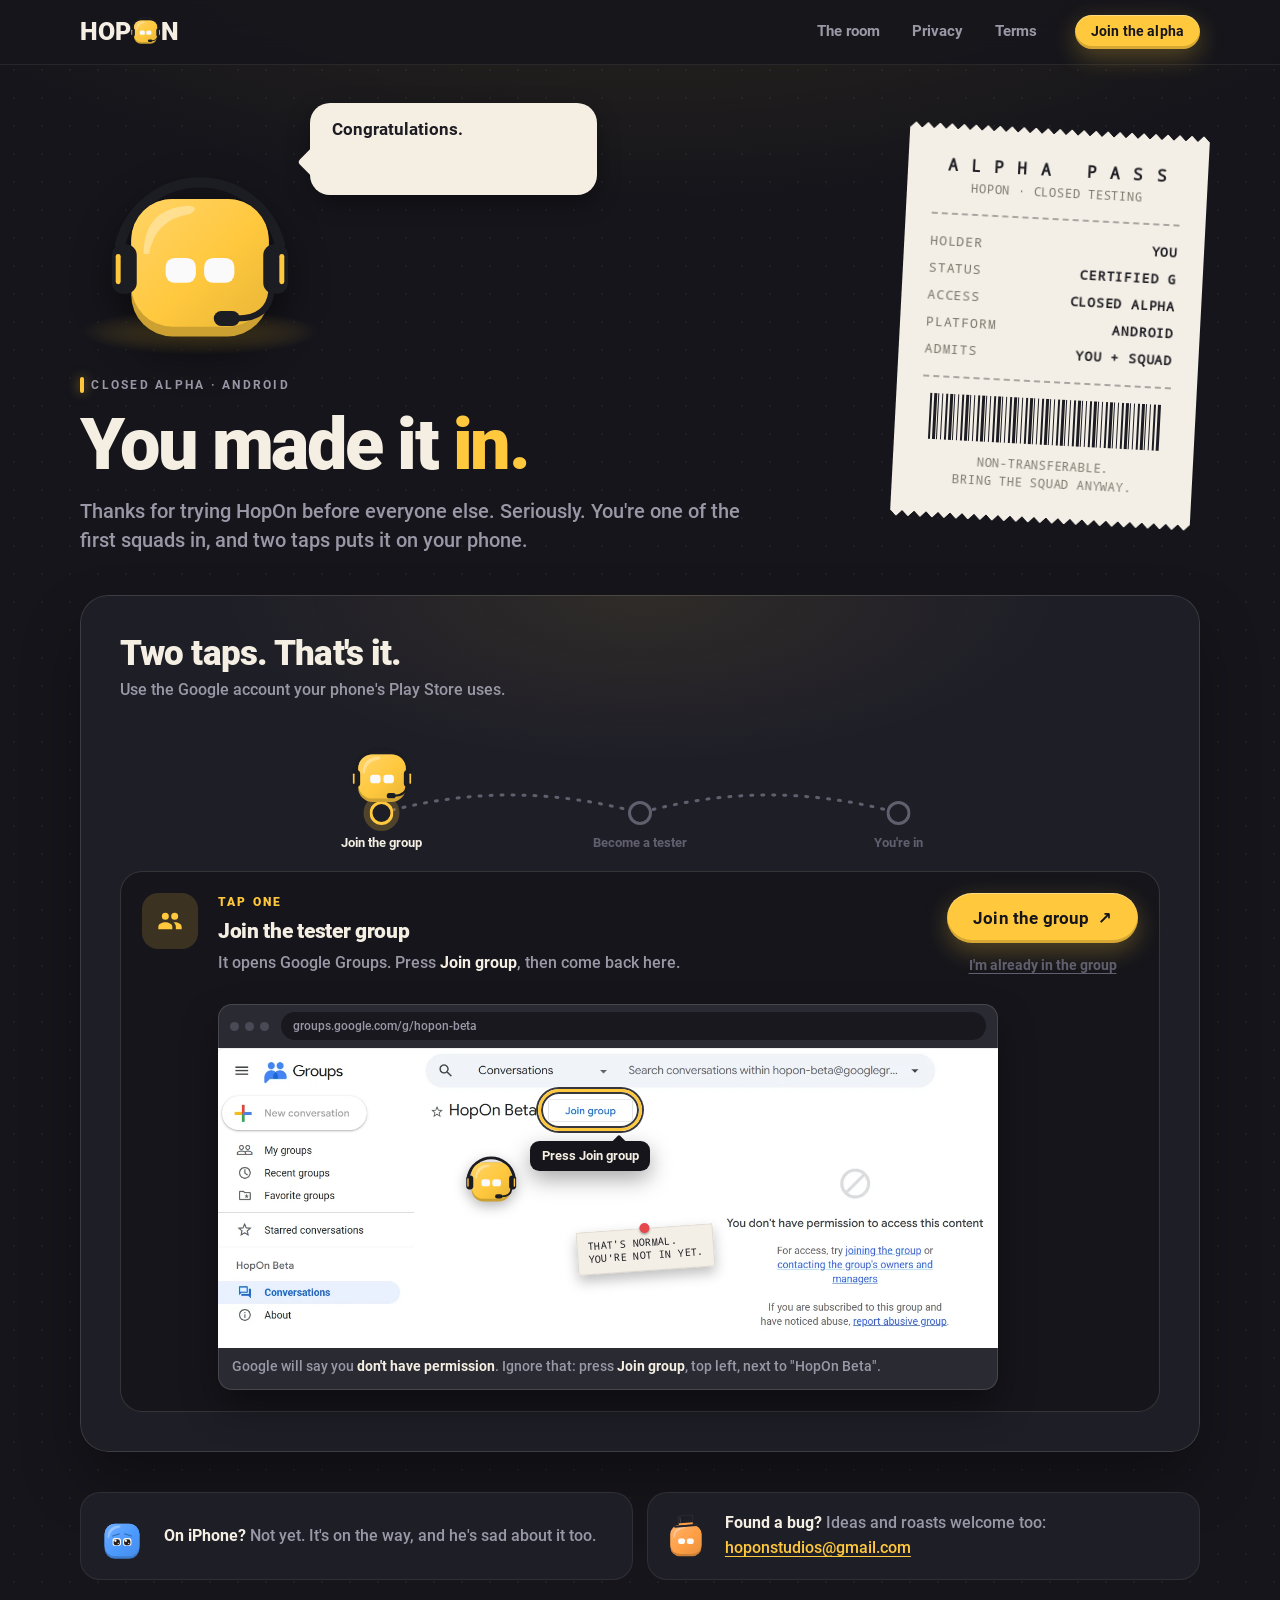
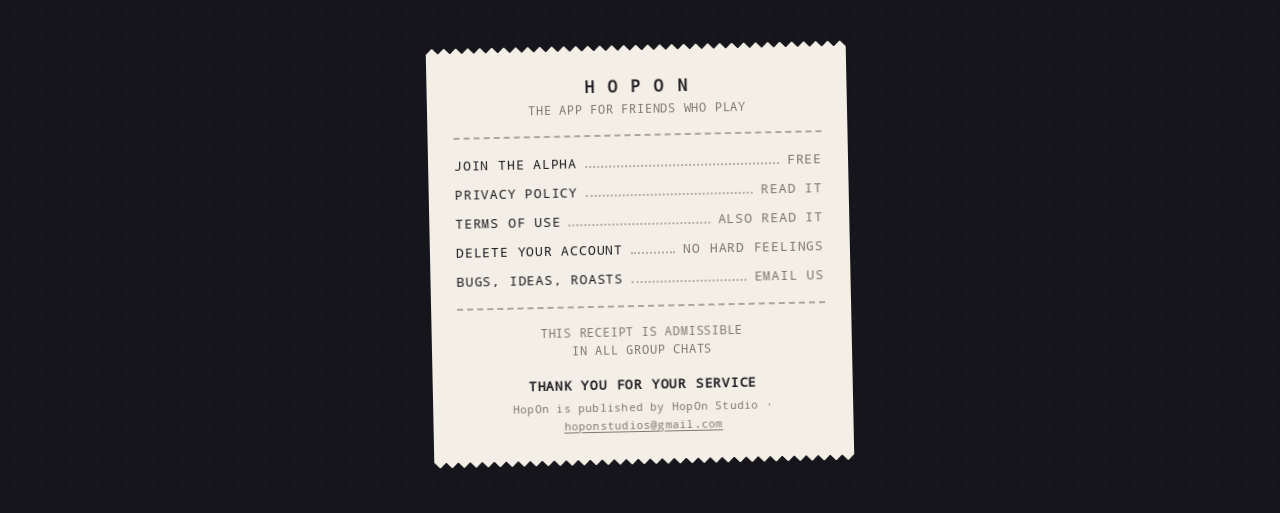
==== commit d099fb4a: "add QR code to join testers" ====
--- a/beta/index.html
+++ b/beta/index.html
@@ -19,7 +19,7 @@
 <meta name="twitter:card" content="summary_large_image">
 <link rel="preload" href="../assets/fonts/roboto-900.woff2" as="font" type="font/woff2" crossorigin>
 <link rel="preload" href="../assets/fonts/roboto-500.woff2" as="font" type="font/woff2" crossorigin>
-<link rel="stylesheet" href="../assets/css/site.css?v=163ad758ec">
+<link rel="stylesheet" href="../assets/css/site.css?v=182acbbc82">
 <!-- Before the first paint: the visitor's colour (so "You" is never
      yellow first, then theirs), and the class that says scripts run. -->
 <script>
@@ -38,7 +38,7 @@
 <header class="site-header">
   <div class="site-header__inner wrap">
     <a class="wordmark" href="../" aria-label="HopOn, home">
-      <span aria-hidden="true">HOP</span><svg class="hop wordmark__hop" viewBox="-80 -95 160 160" data-mood="normal" data-skin="headset" style="--hop:#FFC83D" aria-hidden="true" focusable="false"><g class="hop__body"><g class="hop__worn"><path d="M-58.11,-16.92 A60,60 0 0 1 58.11,-16.92" fill="none" stroke="#1C1C23" stroke-width="7.5" stroke-linecap="round"/></g><defs><linearGradient id="hop18-face" x1="0" y1="0" x2="1" y2="1"><stop offset="0" class="hop__light"/><stop offset=".55" class="hop__mid"/><stop offset="1" class="hop__low"/></linearGradient></defs><rect x="-50" y="-50" width="100" height="100" rx="30" class="hop__base"/><rect x="-50" y="-50" width="100" height="93" rx="30" fill="url(#hop18-face)"/><path d="M-41,-10 Q-41,-43 -8,-45 Q0,-44 -7,-39 Q-33,-35 -37,-10 Z" fill="#FFFFFF" fill-opacity=".34"/><g class="hop__face hop__face--normal"><g class="hop__look"><rect x="-25" y="-7" width="22" height="18" rx="6.5" class="hop__eye" fill="#FAFAFA"/><rect x="3" y="-7" width="22" height="18" rx="6.5" class="hop__eye" fill="#FAFAFA"/></g></g><g class="hop__face hop__face--sad"><rect x="-27" y="-9" width="24" height="22" rx="7.5" fill="#FAFAFA"/><rect x="-23.88" y="-5.58" width="17.76" height="17.16" rx="6" fill="#2B211C"/><circle cx="-18.91" cy="-1.43" r="3.3" fill="#FFF"/><circle cx="-10.74" cy="6.12" r="1.6" fill="#FFF"/><rect x="3" y="-9" width="24" height="22" rx="7.5" fill="#FAFAFA"/><rect x="6.12" y="-5.58" width="17.76" height="17.16" rx="6" fill="#2B211C"/><circle cx="11.09" cy="-1.43" r="3.3" fill="#FFF"/><circle cx="19.26" cy="6.12" r="1.6" fill="#FFF"/><path d="M-27,-15 L-8,-21 M27,-15 L8,-21" class="hop__brow" fill="none" stroke="currentColor" stroke-width="3.5" stroke-linecap="round"/></g><g class="hop__face hop__face--fierce"><path d="M-29,-7 L-7,2 L-7,9 Q-7,13 -12,13 L-25,13 Q-29,13 -29,9 ZM29,-7 L7,2 L7,9 Q7,13 12,13 L25,13 Q29,13 29,9 Z" fill="#FAFAFA" stroke="#FAFAFA" stroke-width="5" stroke-linejoin="round"/></g><g class="hop__face hop__face--away"><path d="M-24,4 L-6,4 M6,4 L24,4" class="hop__dash" fill="none" stroke="currentColor" stroke-width="3.5" stroke-linecap="round"/></g><g class="hop__worn"><rect x="-64" y="-17" width="18" height="36" rx="8" fill="#1C1C23"/><rect x="-61.3" y="-10" width="3.6" height="22" rx="1.8" class="hop__stripe"/><rect x="46" y="-17" width="18" height="36" rx="8" fill="#1C1C23"/><rect x="57.7" y="-10" width="3.6" height="22" rx="1.8" class="hop__stripe"/><path d="M52,17 Q50,37 27,37" fill="none" stroke="#1C1C23" stroke-width="4.5" stroke-linecap="round"/><rect x="10" y="31.5" width="19" height="11" rx="5.5" fill="#1C1C23"/></g></g></svg><span aria-hidden="true">N</span>
+      <span aria-hidden="true">HOP</span><svg class="hop wordmark__hop" viewBox="-80 -95 160 160" data-mood="normal" data-skin="headset" style="--hop:#FFC83D" aria-hidden="true" focusable="false"><g class="hop__body"><g class="hop__worn"><path d="M-58.11,-16.92 A60,60 0 0 1 58.11,-16.92" fill="none" stroke="#1C1C23" stroke-width="7.5" stroke-linecap="round"/></g><defs><linearGradient id="hop20-face" x1="0" y1="0" x2="1" y2="1"><stop offset="0" class="hop__light"/><stop offset=".55" class="hop__mid"/><stop offset="1" class="hop__low"/></linearGradient></defs><rect x="-50" y="-50" width="100" height="100" rx="30" class="hop__base"/><rect x="-50" y="-50" width="100" height="93" rx="30" fill="url(#hop20-face)"/><path d="M-41,-10 Q-41,-43 -8,-45 Q0,-44 -7,-39 Q-33,-35 -37,-10 Z" fill="#FFFFFF" fill-opacity=".34"/><g class="hop__face hop__face--normal"><g class="hop__look"><rect x="-25" y="-7" width="22" height="18" rx="6.5" class="hop__eye" fill="#FAFAFA"/><rect x="3" y="-7" width="22" height="18" rx="6.5" class="hop__eye" fill="#FAFAFA"/></g></g><g class="hop__face hop__face--sad"><rect x="-27" y="-9" width="24" height="22" rx="7.5" fill="#FAFAFA"/><rect x="-23.88" y="-5.58" width="17.76" height="17.16" rx="6" fill="#2B211C"/><circle cx="-18.91" cy="-1.43" r="3.3" fill="#FFF"/><circle cx="-10.74" cy="6.12" r="1.6" fill="#FFF"/><rect x="3" y="-9" width="24" height="22" rx="7.5" fill="#FAFAFA"/><rect x="6.12" y="-5.58" width="17.76" height="17.16" rx="6" fill="#2B211C"/><circle cx="11.09" cy="-1.43" r="3.3" fill="#FFF"/><circle cx="19.26" cy="6.12" r="1.6" fill="#FFF"/><path d="M-27,-15 L-8,-21 M27,-15 L8,-21" class="hop__brow" fill="none" stroke="currentColor" stroke-width="3.5" stroke-linecap="round"/></g><g class="hop__face hop__face--fierce"><path d="M-29,-7 L-7,2 L-7,9 Q-7,13 -12,13 L-25,13 Q-29,13 -29,9 ZM29,-7 L7,2 L7,9 Q7,13 12,13 L25,13 Q29,13 29,9 Z" fill="#FAFAFA" stroke="#FAFAFA" stroke-width="5" stroke-linejoin="round"/></g><g class="hop__face hop__face--away"><path d="M-24,4 L-6,4 M6,4 L24,4" class="hop__dash" fill="none" stroke="currentColor" stroke-width="3.5" stroke-linecap="round"/></g><g class="hop__worn"><rect x="-64" y="-17" width="18" height="36" rx="8" fill="#1C1C23"/><rect x="-61.3" y="-10" width="3.6" height="22" rx="1.8" class="hop__stripe"/><rect x="46" y="-17" width="18" height="36" rx="8" fill="#1C1C23"/><rect x="57.7" y="-10" width="3.6" height="22" rx="1.8" class="hop__stripe"/><path d="M52,17 Q50,37 27,37" fill="none" stroke="#1C1C23" stroke-width="4.5" stroke-linecap="round"/><rect x="10" y="31.5" width="19" height="11" rx="5.5" fill="#1C1C23"/></g></g></svg><span aria-hidden="true">N</span>
     </a>
     <nav class="site-nav" aria-label="Site">
       <a class="site-nav__link" href="../">The room</a>
@@ -61,7 +61,7 @@
     <div class="welcome__stage">
       <div class="welcome__spot" aria-hidden="true"></div>
       <button class="welcome__hop" type="button" data-module="mash" aria-label="Your Hop. Tap fast if you dare.">
-        <svg class="hop" viewBox="-80 -95 160 160" data-mood="normal" data-skin="headset" style="--hop:var(--you)" aria-hidden="true" focusable="false"><g class="hop__body"><g class="hop__worn"><path d="M-58.11,-16.92 A60,60 0 0 1 58.11,-16.92" fill="none" stroke="#1C1C23" stroke-width="7.5" stroke-linecap="round"/></g><defs><linearGradient id="hop14-face" x1="0" y1="0" x2="1" y2="1"><stop offset="0" class="hop__light"/><stop offset=".55" class="hop__mid"/><stop offset="1" class="hop__low"/></linearGradient></defs><rect x="-50" y="-50" width="100" height="100" rx="30" class="hop__base"/><rect x="-50" y="-50" width="100" height="93" rx="30" fill="url(#hop14-face)"/><path d="M-41,-10 Q-41,-43 -8,-45 Q0,-44 -7,-39 Q-33,-35 -37,-10 Z" fill="#FFFFFF" fill-opacity=".34"/><g class="hop__face hop__face--normal"><g class="hop__look"><rect x="-25" y="-7" width="22" height="18" rx="6.5" class="hop__eye" fill="#FAFAFA"/><rect x="3" y="-7" width="22" height="18" rx="6.5" class="hop__eye" fill="#FAFAFA"/></g></g><g class="hop__face hop__face--sad"><rect x="-27" y="-9" width="24" height="22" rx="7.5" fill="#FAFAFA"/><rect x="-23.88" y="-5.58" width="17.76" height="17.16" rx="6" fill="#2B211C"/><circle cx="-18.91" cy="-1.43" r="3.3" fill="#FFF"/><circle cx="-10.74" cy="6.12" r="1.6" fill="#FFF"/><rect x="3" y="-9" width="24" height="22" rx="7.5" fill="#FAFAFA"/><rect x="6.12" y="-5.58" width="17.76" height="17.16" rx="6" fill="#2B211C"/><circle cx="11.09" cy="-1.43" r="3.3" fill="#FFF"/><circle cx="19.26" cy="6.12" r="1.6" fill="#FFF"/><path d="M-27,-15 L-8,-21 M27,-15 L8,-21" class="hop__brow" fill="none" stroke="currentColor" stroke-width="3.5" stroke-linecap="round"/></g><g class="hop__face hop__face--fierce"><path d="M-29,-7 L-7,2 L-7,9 Q-7,13 -12,13 L-25,13 Q-29,13 -29,9 ZM29,-7 L7,2 L7,9 Q7,13 12,13 L25,13 Q29,13 29,9 Z" fill="#FAFAFA" stroke="#FAFAFA" stroke-width="5" stroke-linejoin="round"/></g><g class="hop__face hop__face--away"><path d="M-24,4 L-6,4 M6,4 L24,4" class="hop__dash" fill="none" stroke="currentColor" stroke-width="3.5" stroke-linecap="round"/></g><g class="hop__worn"><rect x="-64" y="-17" width="18" height="36" rx="8" fill="#1C1C23"/><rect x="-61.3" y="-10" width="3.6" height="22" rx="1.8" class="hop__stripe"/><rect x="46" y="-17" width="18" height="36" rx="8" fill="#1C1C23"/><rect x="57.7" y="-10" width="3.6" height="22" rx="1.8" class="hop__stripe"/><path d="M52,17 Q50,37 27,37" fill="none" stroke="#1C1C23" stroke-width="4.5" stroke-linecap="round"/><rect x="10" y="31.5" width="19" height="11" rx="5.5" fill="#1C1C23"/></g><g class="hop__outfit"><clipPath id="hop14-jacket"><rect x="-50" y="-50" width="100" height="100" rx="30"/></clipPath><g clip-path="url(#hop14-jacket)"><rect x="-52" y="18" width="104" height="34" fill="#16161B"/><path d="M-13,18 L13,18 L0,42 Z" class="hop__neck"/><path d="M-13,18 L-28,20 L-12,37 L-3,36 Z" fill="#2A2A32"/><circle cx="-20" cy="24.5" r="2" fill="#C9CBD3"/><circle cx="-35" cy="33" r="2" fill="#C9CBD3"/><path d="M13,18 L28,20 L12,37 L3,36 Z" fill="#2A2A32"/><circle cx="20" cy="24.5" r="2" fill="#C9CBD3"/><circle cx="35" cy="33" r="2" fill="#C9CBD3"/></g><path d="M0,20 L-10,14.5 L-10,25.5 Z" fill="#E0403A"/><path d="M0,20 L10,14.5 L10,25.5 Z" fill="#E0403A"/><circle cx="0" cy="20" r="3" fill="#B8302B"/><ellipse cx="-44" cy="30" rx="9" ry="10" fill="#16161B"/><g class="hop__bat" transform="translate(-52 26) rotate(-146.1)"><defs><linearGradient id="hop14-wood" x1="0" y1="0" x2="0" y2="1"><stop offset="0" stop-color="#E3AA6C"/><stop offset=".5" stop-color="#C98A4B"/><stop offset="1" stop-color="#9C6533"/></linearGradient></defs><path d="M-12,-3.5 L36.75,-3.5 Q63,-9 84,-9.5 L105,-9.5 A9.5,9.5 0 0 1 105,9.5 L84,9.5 Q63,9 36.75,3.5 L-12,3.5 Z" fill="url(#hop14-wood)"/><ellipse cx="-14" cy="0" rx="3" ry="6" fill="url(#hop14-wood)"/><path d="M52.5,-5 Q78.75,-7 102.9,-6" fill="none" stroke="#FFFFFF" stroke-width="2.2" stroke-linecap="round" stroke-opacity=".35"/></g><rect x="-65" y="14.3" width="26" height="23.4" rx="9.1" fill="#1A1A20"/><path d="M-53.3,22.75 L-44.2,22.75" fill="none" stroke="#34343E" stroke-width="1.56" stroke-linecap="round"/><path d="M-53.3,27.95 L-44.2,27.95" fill="none" stroke="#34343E" stroke-width="1.56" stroke-linecap="round"/><path d="M-61.33,21.97 A10.4,9.1 0 0 1 -51.09,16.93" fill="none" stroke="#FFFFFF" stroke-width="1.56" stroke-linecap="round" stroke-opacity=".18"/><rect x="39" y="24.1" width="22" height="19.8" rx="7.7" fill="#1A1A20"/><path d="M48.9,31.25 L56.6,31.25" fill="none" stroke="#34343E" stroke-width="1.32" stroke-linecap="round"/><path d="M48.9,35.65 L56.6,35.65" fill="none" stroke="#34343E" stroke-width="1.32" stroke-linecap="round"/><path d="M42.11,30.59 A8.8,7.7 0 0 1 50.77,26.33" fill="none" stroke="#FFFFFF" stroke-width="1.32" stroke-linecap="round" stroke-opacity=".18"/></g><g class="hop__shades"><rect x="-30" y="-10" width="29" height="24" rx="7" fill="#111116"/><path d="M-23.5,-2 L-19.5,-7" fill="none" stroke="#FFFFFF" stroke-width="2.4" stroke-linecap="round" stroke-opacity=".55"/><path d="M-29,-3 L-50,-6" fill="none" stroke="#111116" stroke-width="3.5" stroke-linecap="round"/><rect x="1" y="-10" width="29" height="24" rx="7" fill="#111116"/><path d="M7.5,-2 L11.5,-7" fill="none" stroke="#FFFFFF" stroke-width="2.4" stroke-linecap="round" stroke-opacity=".55"/><path d="M29,-3 L50,-6" fill="none" stroke="#111116" stroke-width="3.5" stroke-linecap="round"/><path d="M-2,-1 Q0,-4.5 2,-1" fill="none" stroke="#111116" stroke-width="3.5" stroke-linecap="round"/></g></g></svg>
+        <svg class="hop" viewBox="-80 -95 160 160" data-mood="normal" data-skin="headset" style="--hop:var(--you)" aria-hidden="true" focusable="false"><g class="hop__body"><g class="hop__worn"><path d="M-58.11,-16.92 A60,60 0 0 1 58.11,-16.92" fill="none" stroke="#1C1C23" stroke-width="7.5" stroke-linecap="round"/></g><defs><linearGradient id="hop15-face" x1="0" y1="0" x2="1" y2="1"><stop offset="0" class="hop__light"/><stop offset=".55" class="hop__mid"/><stop offset="1" class="hop__low"/></linearGradient></defs><rect x="-50" y="-50" width="100" height="100" rx="30" class="hop__base"/><rect x="-50" y="-50" width="100" height="93" rx="30" fill="url(#hop15-face)"/><path d="M-41,-10 Q-41,-43 -8,-45 Q0,-44 -7,-39 Q-33,-35 -37,-10 Z" fill="#FFFFFF" fill-opacity=".34"/><g class="hop__face hop__face--normal"><g class="hop__look"><rect x="-25" y="-7" width="22" height="18" rx="6.5" class="hop__eye" fill="#FAFAFA"/><rect x="3" y="-7" width="22" height="18" rx="6.5" class="hop__eye" fill="#FAFAFA"/></g></g><g class="hop__face hop__face--sad"><rect x="-27" y="-9" width="24" height="22" rx="7.5" fill="#FAFAFA"/><rect x="-23.88" y="-5.58" width="17.76" height="17.16" rx="6" fill="#2B211C"/><circle cx="-18.91" cy="-1.43" r="3.3" fill="#FFF"/><circle cx="-10.74" cy="6.12" r="1.6" fill="#FFF"/><rect x="3" y="-9" width="24" height="22" rx="7.5" fill="#FAFAFA"/><rect x="6.12" y="-5.58" width="17.76" height="17.16" rx="6" fill="#2B211C"/><circle cx="11.09" cy="-1.43" r="3.3" fill="#FFF"/><circle cx="19.26" cy="6.12" r="1.6" fill="#FFF"/><path d="M-27,-15 L-8,-21 M27,-15 L8,-21" class="hop__brow" fill="none" stroke="currentColor" stroke-width="3.5" stroke-linecap="round"/></g><g class="hop__face hop__face--fierce"><path d="M-29,-7 L-7,2 L-7,9 Q-7,13 -12,13 L-25,13 Q-29,13 -29,9 ZM29,-7 L7,2 L7,9 Q7,13 12,13 L25,13 Q29,13 29,9 Z" fill="#FAFAFA" stroke="#FAFAFA" stroke-width="5" stroke-linejoin="round"/></g><g class="hop__face hop__face--away"><path d="M-24,4 L-6,4 M6,4 L24,4" class="hop__dash" fill="none" stroke="currentColor" stroke-width="3.5" stroke-linecap="round"/></g><g class="hop__worn"><rect x="-64" y="-17" width="18" height="36" rx="8" fill="#1C1C23"/><rect x="-61.3" y="-10" width="3.6" height="22" rx="1.8" class="hop__stripe"/><rect x="46" y="-17" width="18" height="36" rx="8" fill="#1C1C23"/><rect x="57.7" y="-10" width="3.6" height="22" rx="1.8" class="hop__stripe"/><path d="M52,17 Q50,37 27,37" fill="none" stroke="#1C1C23" stroke-width="4.5" stroke-linecap="round"/><rect x="10" y="31.5" width="19" height="11" rx="5.5" fill="#1C1C23"/></g><g class="hop__outfit"><clipPath id="hop15-jacket"><rect x="-50" y="-50" width="100" height="100" rx="30"/></clipPath><g clip-path="url(#hop15-jacket)"><rect x="-52" y="18" width="104" height="34" fill="#16161B"/><path d="M-13,18 L13,18 L0,42 Z" class="hop__neck"/><path d="M-13,18 L-28,20 L-12,37 L-3,36 Z" fill="#2A2A32"/><circle cx="-20" cy="24.5" r="2" fill="#C9CBD3"/><circle cx="-35" cy="33" r="2" fill="#C9CBD3"/><path d="M13,18 L28,20 L12,37 L3,36 Z" fill="#2A2A32"/><circle cx="20" cy="24.5" r="2" fill="#C9CBD3"/><circle cx="35" cy="33" r="2" fill="#C9CBD3"/></g><path d="M0,20 L-10,14.5 L-10,25.5 Z" fill="#E0403A"/><path d="M0,20 L10,14.5 L10,25.5 Z" fill="#E0403A"/><circle cx="0" cy="20" r="3" fill="#B8302B"/><ellipse cx="-44" cy="30" rx="9" ry="10" fill="#16161B"/><g class="hop__bat" transform="translate(-52 26) rotate(-146.1)"><defs><linearGradient id="hop15-wood" x1="0" y1="0" x2="0" y2="1"><stop offset="0" stop-color="#E3AA6C"/><stop offset=".5" stop-color="#C98A4B"/><stop offset="1" stop-color="#9C6533"/></linearGradient></defs><path d="M-12,-3.5 L36.75,-3.5 Q63,-9 84,-9.5 L105,-9.5 A9.5,9.5 0 0 1 105,9.5 L84,9.5 Q63,9 36.75,3.5 L-12,3.5 Z" fill="url(#hop15-wood)"/><ellipse cx="-14" cy="0" rx="3" ry="6" fill="url(#hop15-wood)"/><path d="M52.5,-5 Q78.75,-7 102.9,-6" fill="none" stroke="#FFFFFF" stroke-width="2.2" stroke-linecap="round" stroke-opacity=".35"/></g><rect x="-65" y="14.3" width="26" height="23.4" rx="9.1" fill="#1A1A20"/><path d="M-53.3,22.75 L-44.2,22.75" fill="none" stroke="#34343E" stroke-width="1.56" stroke-linecap="round"/><path d="M-53.3,27.95 L-44.2,27.95" fill="none" stroke="#34343E" stroke-width="1.56" stroke-linecap="round"/><path d="M-61.33,21.97 A10.4,9.1 0 0 1 -51.09,16.93" fill="none" stroke="#FFFFFF" stroke-width="1.56" stroke-linecap="round" stroke-opacity=".18"/><rect x="39" y="24.1" width="22" height="19.8" rx="7.7" fill="#1A1A20"/><path d="M48.9,31.25 L56.6,31.25" fill="none" stroke="#34343E" stroke-width="1.32" stroke-linecap="round"/><path d="M48.9,35.65 L56.6,35.65" fill="none" stroke="#34343E" stroke-width="1.32" stroke-linecap="round"/><path d="M42.11,30.59 A8.8,7.7 0 0 1 50.77,26.33" fill="none" stroke="#FFFFFF" stroke-width="1.32" stroke-linecap="round" stroke-opacity=".18"/></g><g class="hop__shades"><rect x="-30" y="-10" width="29" height="24" rx="7" fill="#111116"/><path d="M-23.5,-2 L-19.5,-7" fill="none" stroke="#FFFFFF" stroke-width="2.4" stroke-linecap="round" stroke-opacity=".55"/><path d="M-29,-3 L-50,-6" fill="none" stroke="#111116" stroke-width="3.5" stroke-linecap="round"/><rect x="1" y="-10" width="29" height="24" rx="7" fill="#111116"/><path d="M7.5,-2 L11.5,-7" fill="none" stroke="#FFFFFF" stroke-width="2.4" stroke-linecap="round" stroke-opacity=".55"/><path d="M29,-3 L50,-6" fill="none" stroke="#111116" stroke-width="3.5" stroke-linecap="round"/><path d="M-2,-1 Q0,-4.5 2,-1" fill="none" stroke="#111116" stroke-width="3.5" stroke-linecap="round"/></g></g></svg>
       </button>
       <p class="bubble bubble--big welcome__bubble" aria-hidden="true">
         <span class="welcome__line" data-line>Congratulations.</span>
@@ -94,7 +94,7 @@
       <button class="track__stop" type="button" data-stop="2"><span class="track__dot"></span><span class="track__label">You're in</span></button>
       <div class="track__runner" aria-hidden="true">
         <p class="bubble track__cheer" hidden></p>
-        <svg class="hop" viewBox="-80 -95 160 160" data-mood="normal" data-skin="headset" style="--hop:var(--you)" aria-hidden="true" focusable="false"><g class="hop__body"><g class="hop__worn"><path d="M-58.11,-16.92 A60,60 0 0 1 58.11,-16.92" fill="none" stroke="#1C1C23" stroke-width="7.5" stroke-linecap="round"/></g><defs><linearGradient id="hop15-face" x1="0" y1="0" x2="1" y2="1"><stop offset="0" class="hop__light"/><stop offset=".55" class="hop__mid"/><stop offset="1" class="hop__low"/></linearGradient></defs><rect x="-50" y="-50" width="100" height="100" rx="30" class="hop__base"/><rect x="-50" y="-50" width="100" height="93" rx="30" fill="url(#hop15-face)"/><path d="M-41,-10 Q-41,-43 -8,-45 Q0,-44 -7,-39 Q-33,-35 -37,-10 Z" fill="#FFFFFF" fill-opacity=".34"/><g class="hop__face hop__face--normal"><g class="hop__look"><rect x="-25" y="-7" width="22" height="18" rx="6.5" class="hop__eye" fill="#FAFAFA"/><rect x="3" y="-7" width="22" height="18" rx="6.5" class="hop__eye" fill="#FAFAFA"/></g></g><g class="hop__face hop__face--sad"><rect x="-27" y="-9" width="24" height="22" rx="7.5" fill="#FAFAFA"/><rect x="-23.88" y="-5.58" width="17.76" height="17.16" rx="6" fill="#2B211C"/><circle cx="-18.91" cy="-1.43" r="3.3" fill="#FFF"/><circle cx="-10.74" cy="6.12" r="1.6" fill="#FFF"/><rect x="3" y="-9" width="24" height="22" rx="7.5" fill="#FAFAFA"/><rect x="6.12" y="-5.58" width="17.76" height="17.16" rx="6" fill="#2B211C"/><circle cx="11.09" cy="-1.43" r="3.3" fill="#FFF"/><circle cx="19.26" cy="6.12" r="1.6" fill="#FFF"/><path d="M-27,-15 L-8,-21 M27,-15 L8,-21" class="hop__brow" fill="none" stroke="currentColor" stroke-width="3.5" stroke-linecap="round"/></g><g class="hop__face hop__face--fierce"><path d="M-29,-7 L-7,2 L-7,9 Q-7,13 -12,13 L-25,13 Q-29,13 -29,9 ZM29,-7 L7,2 L7,9 Q7,13 12,13 L25,13 Q29,13 29,9 Z" fill="#FAFAFA" stroke="#FAFAFA" stroke-width="5" stroke-linejoin="round"/></g><g class="hop__face hop__face--away"><path d="M-24,4 L-6,4 M6,4 L24,4" class="hop__dash" fill="none" stroke="currentColor" stroke-width="3.5" stroke-linecap="round"/></g><g class="hop__worn"><rect x="-64" y="-17" width="18" height="36" rx="8" fill="#1C1C23"/><rect x="-61.3" y="-10" width="3.6" height="22" rx="1.8" class="hop__stripe"/><rect x="46" y="-17" width="18" height="36" rx="8" fill="#1C1C23"/><rect x="57.7" y="-10" width="3.6" height="22" rx="1.8" class="hop__stripe"/><path d="M52,17 Q50,37 27,37" fill="none" stroke="#1C1C23" stroke-width="4.5" stroke-linecap="round"/><rect x="10" y="31.5" width="19" height="11" rx="5.5" fill="#1C1C23"/></g></g></svg>
+        <svg class="hop" viewBox="-80 -95 160 160" data-mood="normal" data-skin="headset" style="--hop:var(--you)" aria-hidden="true" focusable="false"><g class="hop__body"><g class="hop__worn"><path d="M-58.11,-16.92 A60,60 0 0 1 58.11,-16.92" fill="none" stroke="#1C1C23" stroke-width="7.5" stroke-linecap="round"/></g><defs><linearGradient id="hop16-face" x1="0" y1="0" x2="1" y2="1"><stop offset="0" class="hop__light"/><stop offset=".55" class="hop__mid"/><stop offset="1" class="hop__low"/></linearGradient></defs><rect x="-50" y="-50" width="100" height="100" rx="30" class="hop__base"/><rect x="-50" y="-50" width="100" height="93" rx="30" fill="url(#hop16-face)"/><path d="M-41,-10 Q-41,-43 -8,-45 Q0,-44 -7,-39 Q-33,-35 -37,-10 Z" fill="#FFFFFF" fill-opacity=".34"/><g class="hop__face hop__face--normal"><g class="hop__look"><rect x="-25" y="-7" width="22" height="18" rx="6.5" class="hop__eye" fill="#FAFAFA"/><rect x="3" y="-7" width="22" height="18" rx="6.5" class="hop__eye" fill="#FAFAFA"/></g></g><g class="hop__face hop__face--sad"><rect x="-27" y="-9" width="24" height="22" rx="7.5" fill="#FAFAFA"/><rect x="-23.88" y="-5.58" width="17.76" height="17.16" rx="6" fill="#2B211C"/><circle cx="-18.91" cy="-1.43" r="3.3" fill="#FFF"/><circle cx="-10.74" cy="6.12" r="1.6" fill="#FFF"/><rect x="3" y="-9" width="24" height="22" rx="7.5" fill="#FAFAFA"/><rect x="6.12" y="-5.58" width="17.76" height="17.16" rx="6" fill="#2B211C"/><circle cx="11.09" cy="-1.43" r="3.3" fill="#FFF"/><circle cx="19.26" cy="6.12" r="1.6" fill="#FFF"/><path d="M-27,-15 L-8,-21 M27,-15 L8,-21" class="hop__brow" fill="none" stroke="currentColor" stroke-width="3.5" stroke-linecap="round"/></g><g class="hop__face hop__face--fierce"><path d="M-29,-7 L-7,2 L-7,9 Q-7,13 -12,13 L-25,13 Q-29,13 -29,9 ZM29,-7 L7,2 L7,9 Q7,13 12,13 L25,13 Q29,13 29,9 Z" fill="#FAFAFA" stroke="#FAFAFA" stroke-width="5" stroke-linejoin="round"/></g><g class="hop__face hop__face--away"><path d="M-24,4 L-6,4 M6,4 L24,4" class="hop__dash" fill="none" stroke="currentColor" stroke-width="3.5" stroke-linecap="round"/></g><g class="hop__worn"><rect x="-64" y="-17" width="18" height="36" rx="8" fill="#1C1C23"/><rect x="-61.3" y="-10" width="3.6" height="22" rx="1.8" class="hop__stripe"/><rect x="46" y="-17" width="18" height="36" rx="8" fill="#1C1C23"/><rect x="57.7" y="-10" width="3.6" height="22" rx="1.8" class="hop__stripe"/><path d="M52,17 Q50,37 27,37" fill="none" stroke="#1C1C23" stroke-width="4.5" stroke-linecap="round"/><rect x="10" y="31.5" width="19" height="11" rx="5.5" fill="#1C1C23"/></g></g></svg>
       </div>
     </div>
 
@@ -112,6 +112,29 @@
           <a class="btn btn--accent btn--big move__go" href="https://groups.google.com/g/hopon-beta" target="_blank" rel="noopener">Join the group <span class="btn__arrow" aria-hidden="true">↗</span></a>
           <button class="move__skip" type="button" hidden>I'm already in the group</button>
         </div>
+
+        <!-- What Google shows someone not in the group yet: a "no
+             permission" message in the middle, and the button that matters
+             small at the top. Testers missed it, so Hop points at it. The
+             marks sit in percentages of the picture: the button is at
+             (584, 90), 149 x 39, of 1380 x 530. -->
+        <figure class="shot move__shot">
+          <div class="shot__bar" aria-hidden="true">
+            <span class="shot__dots"><i></i><i></i><i></i></span>
+            <span class="shot__url">groups.google.com/g/hopon-beta</span>
+          </div>
+          <div class="shot__view">
+            <img src="../assets/img/guide/google-groups-join.webp" width="1380" height="530" loading="lazy" decoding="async"
+                 alt="The HopOn Beta page on Google Groups: a Join group button at the top left beside the group's name, and a message in the middle saying you don't have permission to access this content.">
+            <span class="shot__ring" style="--x:42.3%;--y:17%;--w:10.8%;--h:7.4%" aria-hidden="true"></span>
+            <span class="shot__pointer" aria-hidden="true">
+              <span class="shot__hop"><svg class="hop" viewBox="-80 -95 160 160" data-mood="normal" data-skin="headset" style="--hop:var(--you)" aria-hidden="true" focusable="false"><g class="hop__body"><g class="hop__worn"><path d="M-58.11,-16.92 A60,60 0 0 1 58.11,-16.92" fill="none" stroke="#1C1C23" stroke-width="7.5" stroke-linecap="round"/></g><defs><linearGradient id="hop17-face" x1="0" y1="0" x2="1" y2="1"><stop offset="0" class="hop__light"/><stop offset=".55" class="hop__mid"/><stop offset="1" class="hop__low"/></linearGradient></defs><rect x="-50" y="-50" width="100" height="100" rx="30" class="hop__base"/><rect x="-50" y="-50" width="100" height="93" rx="30" fill="url(#hop17-face)"/><path d="M-41,-10 Q-41,-43 -8,-45 Q0,-44 -7,-39 Q-33,-35 -37,-10 Z" fill="#FFFFFF" fill-opacity=".34"/><g class="hop__face hop__face--normal"><g class="hop__look"><rect x="-25" y="-7" width="22" height="18" rx="6.5" class="hop__eye" fill="#FAFAFA"/><rect x="3" y="-7" width="22" height="18" rx="6.5" class="hop__eye" fill="#FAFAFA"/></g></g><g class="hop__face hop__face--sad"><rect x="-27" y="-9" width="24" height="22" rx="7.5" fill="#FAFAFA"/><rect x="-23.88" y="-5.58" width="17.76" height="17.16" rx="6" fill="#2B211C"/><circle cx="-18.91" cy="-1.43" r="3.3" fill="#FFF"/><circle cx="-10.74" cy="6.12" r="1.6" fill="#FFF"/><rect x="3" y="-9" width="24" height="22" rx="7.5" fill="#FAFAFA"/><rect x="6.12" y="-5.58" width="17.76" height="17.16" rx="6" fill="#2B211C"/><circle cx="11.09" cy="-1.43" r="3.3" fill="#FFF"/><circle cx="19.26" cy="6.12" r="1.6" fill="#FFF"/><path d="M-27,-15 L-8,-21 M27,-15 L8,-21" class="hop__brow" fill="none" stroke="currentColor" stroke-width="3.5" stroke-linecap="round"/></g><g class="hop__face hop__face--fierce"><path d="M-29,-7 L-7,2 L-7,9 Q-7,13 -12,13 L-25,13 Q-29,13 -29,9 ZM29,-7 L7,2 L7,9 Q7,13 12,13 L25,13 Q29,13 29,9 Z" fill="#FAFAFA" stroke="#FAFAFA" stroke-width="5" stroke-linejoin="round"/></g><g class="hop__face hop__face--away"><path d="M-24,4 L-6,4 M6,4 L24,4" class="hop__dash" fill="none" stroke="currentColor" stroke-width="3.5" stroke-linecap="round"/></g><g class="hop__worn"><rect x="-64" y="-17" width="18" height="36" rx="8" fill="#1C1C23"/><rect x="-61.3" y="-10" width="3.6" height="22" rx="1.8" class="hop__stripe"/><rect x="46" y="-17" width="18" height="36" rx="8" fill="#1C1C23"/><rect x="57.7" y="-10" width="3.6" height="22" rx="1.8" class="hop__stripe"/><path d="M52,17 Q50,37 27,37" fill="none" stroke="#1C1C23" stroke-width="4.5" stroke-linecap="round"/><rect x="10" y="31.5" width="19" height="11" rx="5.5" fill="#1C1C23"/></g></g></svg></span>
+              <span class="bubble shot__bubble">Press <b>Join group</b></span>
+            </span>
+            <span class="shot__note" aria-hidden="true">That's normal.<br>You're not in yet.</span>
+          </div>
+          <figcaption class="shot__caption">Google will say you <strong>don't have permission</strong>. Ignore that: press <strong>Join group</strong>, top left, next to "HopOn Beta".</figcaption>
+        </figure>
       </li>
       <li class="move" data-move="1">
         <span class="move__badge" aria-hidden="true">
@@ -124,6 +147,15 @@
         </div>
         <div class="move__do">
           <a class="btn btn--accent btn--big move__go" href="https://play.google.com/apps/testing/app.hopon" target="_blank" rel="noopener">Become a tester <span class="btn__arrow" aria-hidden="true">↗</span></a>
+          <!-- On a computer, the phone is what HopOn goes on: the same page,
+               scanned. Not shown on a phone, which can't scan itself. -->
+          <div class="scan">
+            <p class="scan__or"><span>or scan the QR code</span></p>
+            <div class="scan__card receipt">
+              <svg class="qr" viewBox="0 0 47 47" role="img" aria-label="A QR code that opens the page to become a HopOn tester."><defs><rect id="qr-tester-m" x=".07" y=".07" width=".86" height=".86" rx=".3"/></defs><rect class="qr__paper" width="47" height="47" rx="2"/><g class="qr__ink"><use href="#qr-tester-m" x="11" y="3"/><use href="#qr-tester-m" x="13" y="3"/><use href="#qr-tester-m" x="18" y="3"/><use href="#qr-tester-m" x="19" y="3"/><use href="#qr-tester-m" x="21" y="3"/><use href="#qr-tester-m" x="23" y="3"/><use href="#qr-tester-m" x="25" y="3"/><use href="#qr-tester-m" x="26" y="3"/><use href="#qr-tester-m" x="27" y="3"/><use href="#qr-tester-m" x="30" y="3"/><use href="#qr-tester-m" x="32" y="3"/><use href="#qr-tester-m" x="34" y="3"/><use href="#qr-tester-m" x="11" y="4"/><use href="#qr-tester-m" x="13" y="4"/><use href="#qr-tester-m" x="14" y="4"/><use href="#qr-tester-m" x="15" y="4"/><use href="#qr-tester-m" x="21" y="4"/><use href="#qr-tester-m" x="22" y="4"/><use href="#qr-tester-m" x="25" y="4"/><use href="#qr-tester-m" x="26" y="4"/><use href="#qr-tester-m" x="27" y="4"/><use href="#qr-tester-m" x="30" y="4"/><use href="#qr-tester-m" x="33" y="4"/><use href="#qr-tester-m" x="35" y="4"/><use href="#qr-tester-m" x="12" y="5"/><use href="#qr-tester-m" x="19" y="5"/><use href="#qr-tester-m" x="20" y="5"/><use href="#qr-tester-m" x="23" y="5"/><use href="#qr-tester-m" x="24" y="5"/><use href="#qr-tester-m" x="26" y="5"/><use href="#qr-tester-m" x="27" y="5"/><use href="#qr-tester-m" x="29" y="5"/><use href="#qr-tester-m" x="30" y="5"/><use href="#qr-tester-m" x="33" y="5"/><use href="#qr-tester-m" x="11" y="6"/><use href="#qr-tester-m" x="13" y="6"/><use href="#qr-tester-m" x="14" y="6"/><use href="#qr-tester-m" x="15" y="6"/><use href="#qr-tester-m" x="16" y="6"/><use href="#qr-tester-m" x="17" y="6"/><use href="#qr-tester-m" x="19" y="6"/><use href="#qr-tester-m" x="21" y="6"/><use href="#qr-tester-m" x="23" y="6"/><use href="#qr-tester-m" x="24" y="6"/><use href="#qr-tester-m" x="28" y="6"/><use href="#qr-tester-m" x="32" y="6"/><use href="#qr-tester-m" x="33" y="6"/><use href="#qr-tester-m" x="34" y="6"/><use href="#qr-tester-m" x="11" y="7"/><use href="#qr-tester-m" x="12" y="7"/><use href="#qr-tester-m" x="14" y="7"/><use href="#qr-tester-m" x="18" y="7"/><use href="#qr-tester-m" x="19" y="7"/><use href="#qr-tester-m" x="20" y="7"/><use href="#qr-tester-m" x="21" y="7"/><use href="#qr-tester-m" x="22" y="7"/><use href="#qr-tester-m" x="26" y="7"/><use href="#qr-tester-m" x="27" y="7"/><use href="#qr-tester-m" x="30" y="7"/><use href="#qr-tester-m" x="33" y="7"/><use href="#qr-tester-m" x="35" y="7"/><use href="#qr-tester-m" x="11" y="8"/><use href="#qr-tester-m" x="12" y="8"/><use href="#qr-tester-m" x="13" y="8"/><use href="#qr-tester-m" x="16" y="8"/><use href="#qr-tester-m" x="17" y="8"/><use href="#qr-tester-m" x="19" y="8"/><use href="#qr-tester-m" x="21" y="8"/><use href="#qr-tester-m" x="22" y="8"/><use href="#qr-tester-m" x="24" y="8"/><use href="#qr-tester-m" x="25" y="8"/><use href="#qr-tester-m" x="27" y="8"/><use href="#qr-tester-m" x="28" y="8"/><use href="#qr-tester-m" x="29" y="8"/><use href="#qr-tester-m" x="30" y="8"/><use href="#qr-tester-m" x="31" y="8"/><use href="#qr-tester-m" x="34" y="8"/><use href="#qr-tester-m" x="11" y="9"/><use href="#qr-tester-m" x="13" y="9"/><use href="#qr-tester-m" x="15" y="9"/><use href="#qr-tester-m" x="17" y="9"/><use href="#qr-tester-m" x="19" y="9"/><use href="#qr-tester-m" x="21" y="9"/><use href="#qr-tester-m" x="23" y="9"/><use href="#qr-tester-m" x="25" y="9"/><use href="#qr-tester-m" x="27" y="9"/><use href="#qr-tester-m" x="29" y="9"/><use href="#qr-tester-m" x="31" y="9"/><use href="#qr-tester-m" x="33" y="9"/><use href="#qr-tester-m" x="35" y="9"/><use href="#qr-tester-m" x="12" y="10"/><use href="#qr-tester-m" x="13" y="10"/><use href="#qr-tester-m" x="14" y="10"/><use href="#qr-tester-m" x="16" y="10"/><use href="#qr-tester-m" x="18" y="10"/><use href="#qr-tester-m" x="19" y="10"/><use href="#qr-tester-m" x="20" y="10"/><use href="#qr-tester-m" x="22" y="10"/><use href="#qr-tester-m" x="23" y="10"/><use href="#qr-tester-m" x="24" y="10"/><use href="#qr-tester-m" x="25" y="10"/><use href="#qr-tester-m" x="26" y="10"/><use href="#qr-tester-m" x="27" y="10"/><use href="#qr-tester-m" x="28" y="10"/><use href="#qr-tester-m" x="31" y="10"/><use href="#qr-tester-m" x="32" y="10"/><use href="#qr-tester-m" x="35" y="10"/><use href="#qr-tester-m" x="6" y="11"/><use href="#qr-tester-m" x="9" y="11"/><use href="#qr-tester-m" x="12" y="11"/><use href="#qr-tester-m" x="13" y="11"/><use href="#qr-tester-m" x="16" y="11"/><use href="#qr-tester-m" x="18" y="11"/><use href="#qr-tester-m" x="22" y="11"/><use href="#qr-tester-m" x="23" y="11"/><use href="#qr-tester-m" x="24" y="11"/><use href="#qr-tester-m" x="27" y="11"/><use href="#qr-tester-m" x="28" y="11"/><use href="#qr-tester-m" x="29" y="11"/><use href="#qr-tester-m" x="31" y="11"/><use href="#qr-tester-m" x="34" y="11"/><use href="#qr-tester-m" x="35" y="11"/><use href="#qr-tester-m" x="38" y="11"/><use href="#qr-tester-m" x="39" y="11"/><use href="#qr-tester-m" x="40" y="11"/><use href="#qr-tester-m" x="42" y="11"/><use href="#qr-tester-m" x="43" y="11"/><use href="#qr-tester-m" x="5" y="12"/><use href="#qr-tester-m" x="7" y="12"/><use href="#qr-tester-m" x="12" y="12"/><use href="#qr-tester-m" x="15" y="12"/><use href="#qr-tester-m" x="16" y="12"/><use href="#qr-tester-m" x="18" y="12"/><use href="#qr-tester-m" x="24" y="12"/><use href="#qr-tester-m" x="25" y="12"/><use href="#qr-tester-m" x="26" y="12"/><use href="#qr-tester-m" x="31" y="12"/><use href="#qr-tester-m" x="35" y="12"/><use href="#qr-tester-m" x="36" y="12"/><use href="#qr-tester-m" x="37" y="12"/><use href="#qr-tester-m" x="40" y="12"/><use href="#qr-tester-m" x="41" y="12"/><use href="#qr-tester-m" x="42" y="12"/><use href="#qr-tester-m" x="43" y="12"/><use href="#qr-tester-m" x="7" y="13"/><use href="#qr-tester-m" x="9" y="13"/><use href="#qr-tester-m" x="10" y="13"/><use href="#qr-tester-m" x="13" y="13"/><use href="#qr-tester-m" x="14" y="13"/><use href="#qr-tester-m" x="15" y="13"/><use href="#qr-tester-m" x="16" y="13"/><use href="#qr-tester-m" x="17" y="13"/><use href="#qr-tester-m" x="19" y="13"/><use href="#qr-tester-m" x="23" y="13"/><use href="#qr-tester-m" x="24" y="13"/><use href="#qr-tester-m" x="26" y="13"/><use href="#qr-tester-m" x="27" y="13"/><use href="#qr-tester-m" x="29" y="13"/><use href="#qr-tester-m" x="32" y="13"/><use href="#qr-tester-m" x="34" y="13"/><use href="#qr-tester-m" x="36" y="13"/><use href="#qr-tester-m" x="37" y="13"/><use href="#qr-tester-m" x="38" y="13"/><use href="#qr-tester-m" x="39" y="13"/><use href="#qr-tester-m" x="40" y="13"/><use href="#qr-tester-m" x="41" y="13"/><use href="#qr-tester-m" x="42" y="13"/><use href="#qr-tester-m" x="3" y="14"/><use href="#qr-tester-m" x="5" y="14"/><use href="#qr-tester-m" x="6" y="14"/><use href="#qr-tester-m" x="8" y="14"/><use href="#qr-tester-m" x="12" y="14"/><use href="#qr-tester-m" x="14" y="14"/><use href="#qr-tester-m" x="15" y="14"/><use href="#qr-tester-m" x="18" y="14"/><use href="#qr-tester-m" x="19" y="14"/><use href="#qr-tester-m" x="21" y="14"/><use href="#qr-tester-m" x="24" y="14"/><use href="#qr-tester-m" x="26" y="14"/><use href="#qr-tester-m" x="31" y="14"/><use href="#qr-tester-m" x="33" y="14"/><use href="#qr-tester-m" x="36" y="14"/><use href="#qr-tester-m" x="37" y="14"/><use href="#qr-tester-m" x="39" y="14"/><use href="#qr-tester-m" x="41" y="14"/><use href="#qr-tester-m" x="43" y="14"/><use href="#qr-tester-m" x="5" y="15"/><use href="#qr-tester-m" x="6" y="15"/><use href="#qr-tester-m" x="7" y="15"/><use href="#qr-tester-m" x="9" y="15"/><use href="#qr-tester-m" x="10" y="15"/><use href="#qr-tester-m" x="11" y="15"/><use href="#qr-tester-m" x="13" y="15"/><use href="#qr-tester-m" x="14" y="15"/><use href="#qr-tester-m" x="18" y="15"/><use href="#qr-tester-m" x="20" y="15"/><use href="#qr-tester-m" x="21" y="15"/><use href="#qr-tester-m" x="22" y="15"/><use href="#qr-tester-m" x="24" y="15"/><use href="#qr-tester-m" x="25" y="15"/><use href="#qr-tester-m" x="29" y="15"/><use href="#qr-tester-m" x="30" y="15"/><use href="#qr-tester-m" x="31" y="15"/><use href="#qr-tester-m" x="32" y="15"/><use href="#qr-tester-m" x="34" y="15"/><use href="#qr-tester-m" x="36" y="15"/><use href="#qr-tester-m" x="40" y="15"/><use href="#qr-tester-m" x="42" y="15"/><use href="#qr-tester-m" x="5" y="16"/><use href="#qr-tester-m" x="7" y="16"/><use href="#qr-tester-m" x="11" y="16"/><use href="#qr-tester-m" x="12" y="16"/><use href="#qr-tester-m" x="17" y="16"/><use href="#qr-tester-m" x="22" y="16"/><use href="#qr-tester-m" x="25" y="16"/><use href="#qr-tester-m" x="26" y="16"/><use href="#qr-tester-m" x="27" y="16"/><use href="#qr-tester-m" x="30" y="16"/><use href="#qr-tester-m" x="32" y="16"/><use href="#qr-tester-m" x="36" y="16"/><use href="#qr-tester-m" x="37" y="16"/><use href="#qr-tester-m" x="38" y="16"/><use href="#qr-tester-m" x="40" y="16"/><use href="#qr-tester-m" x="41" y="16"/><use href="#qr-tester-m" x="42" y="16"/><use href="#qr-tester-m" x="6" y="17"/><use href="#qr-tester-m" x="9" y="17"/><use href="#qr-tester-m" x="10" y="17"/><use href="#qr-tester-m" x="11" y="17"/><use href="#qr-tester-m" x="13" y="17"/><use href="#qr-tester-m" x="16" y="17"/><use href="#qr-tester-m" x="17" y="17"/><use href="#qr-tester-m" x="19" y="17"/><use href="#qr-tester-m" x="20" y="17"/><use href="#qr-tester-m" x="21" y="17"/><use href="#qr-tester-m" x="23" y="17"/><use href="#qr-tester-m" x="24" y="17"/><use href="#qr-tester-m" x="25" y="17"/><use href="#qr-tester-m" x="26" y="17"/><use href="#qr-tester-m" x="29" y="17"/><use href="#qr-tester-m" x="30" y="17"/><use href="#qr-tester-m" x="31" y="17"/><use href="#qr-tester-m" x="32" y="17"/><use href="#qr-tester-m" x="33" y="17"/><use href="#qr-tester-m" x="35" y="17"/><use href="#qr-tester-m" x="37" y="17"/><use href="#qr-tester-m" x="39" y="17"/><use href="#qr-tester-m" x="40" y="17"/><use href="#qr-tester-m" x="41" y="17"/><use href="#qr-tester-m" x="42" y="17"/><use href="#qr-tester-m" x="43" y="17"/><use href="#qr-tester-m" x="4" y="18"/><use href="#qr-tester-m" x="5" y="18"/><use href="#qr-tester-m" x="6" y="18"/><use href="#qr-tester-m" x="7" y="18"/><use href="#qr-tester-m" x="8" y="18"/><use href="#qr-tester-m" x="10" y="18"/><use href="#qr-tester-m" x="13" y="18"/><use href="#qr-tester-m" x="16" y="18"/><use href="#qr-tester-m" x="19" y="18"/><use href="#qr-tester-m" x="20" y="18"/><use href="#qr-tester-m" x="23" y="18"/><use href="#qr-tester-m" x="25" y="18"/><use href="#qr-tester-m" x="26" y="18"/><use href="#qr-tester-m" x="28" y="18"/><use href="#qr-tester-m" x="31" y="18"/><use href="#qr-tester-m" x="32" y="18"/><use href="#qr-tester-m" x="34" y="18"/><use href="#qr-tester-m" x="37" y="18"/><use href="#qr-tester-m" x="42" y="18"/><use href="#qr-tester-m" x="3" y="19"/><use href="#qr-tester-m" x="6" y="19"/><use href="#qr-tester-m" x="7" y="19"/><use href="#qr-tester-m" x="9" y="19"/><use href="#qr-tester-m" x="11" y="19"/><use href="#qr-tester-m" x="13" y="19"/><use href="#qr-tester-m" x="14" y="19"/><use href="#qr-tester-m" x="15" y="19"/><use href="#qr-tester-m" x="16" y="19"/><use href="#qr-tester-m" x="18" y="19"/><use href="#qr-tester-m" x="28" y="19"/><use href="#qr-tester-m" x="30" y="19"/><use href="#qr-tester-m" x="32" y="19"/><use href="#qr-tester-m" x="34" y="19"/><use href="#qr-tester-m" x="35" y="19"/><use href="#qr-tester-m" x="38" y="19"/><use href="#qr-tester-m" x="40" y="19"/><use href="#qr-tester-m" x="42" y="19"/><use href="#qr-tester-m" x="4" y="20"/><use href="#qr-tester-m" x="8" y="20"/><use href="#qr-tester-m" x="10" y="20"/><use href="#qr-tester-m" x="12" y="20"/><use href="#qr-tester-m" x="17" y="20"/><use href="#qr-tester-m" x="18" y="20"/><use href="#qr-tester-m" x="31" y="20"/><use href="#qr-tester-m" x="33" y="20"/><use href="#qr-tester-m" x="37" y="20"/><use href="#qr-tester-m" x="38" y="20"/><use href="#qr-tester-m" x="41" y="20"/><use href="#qr-tester-m" x="42" y="20"/><use href="#qr-tester-m" x="43" y="20"/><use href="#qr-tester-m" x="3" y="21"/><use href="#qr-tester-m" x="5" y="21"/><use href="#qr-tester-m" x="6" y="21"/><use href="#qr-tester-m" x="9" y="21"/><use href="#qr-tester-m" x="15" y="21"/><use href="#qr-tester-m" x="17" y="21"/><use href="#qr-tester-m" x="18" y="21"/><use href="#qr-tester-m" x="29" y="21"/><use href="#qr-tester-m" x="31" y="21"/><use href="#qr-tester-m" x="33" y="21"/><use href="#qr-tester-m" x="36" y="21"/><use href="#qr-tester-m" x="39" y="21"/><use href="#qr-tester-m" x="40" y="21"/><use href="#qr-tester-m" x="41" y="21"/><use href="#qr-tester-m" x="42" y="21"/><use href="#qr-tester-m" x="43" y="21"/><use href="#qr-tester-m" x="3" y="22"/><use href="#qr-tester-m" x="4" y="22"/><use href="#qr-tester-m" x="5" y="22"/><use href="#qr-tester-m" x="7" y="22"/><use href="#qr-tester-m" x="11" y="22"/><use href="#qr-tester-m" x="12" y="22"/><use href="#qr-tester-m" x="14" y="22"/><use href="#qr-tester-m" x="15" y="22"/><use href="#qr-tester-m" x="16" y="22"/><use href="#qr-tester-m" x="17" y="22"/><use href="#qr-tester-m" x="28" y="22"/><use href="#qr-tester-m" x="30" y="22"/><use href="#qr-tester-m" x="31" y="22"/><use href="#qr-tester-m" x="32" y="22"/><use href="#qr-tester-m" x="33" y="22"/><use href="#qr-tester-m" x="34" y="22"/><use href="#qr-tester-m" x="35" y="22"/><use href="#qr-tester-m" x="36" y="22"/><use href="#qr-tester-m" x="38" y="22"/><use href="#qr-tester-m" x="40" y="22"/><use href="#qr-tester-m" x="3" y="23"/><use href="#qr-tester-m" x="4" y="23"/><use href="#qr-tester-m" x="5" y="23"/><use href="#qr-tester-m" x="7" y="23"/><use href="#qr-tester-m" x="9" y="23"/><use href="#qr-tester-m" x="10" y="23"/><use href="#qr-tester-m" x="11" y="23"/><use href="#qr-tester-m" x="12" y="23"/><use href="#qr-tester-m" x="14" y="23"/><use href="#qr-tester-m" x="15" y="23"/><use href="#qr-tester-m" x="16" y="23"/><use href="#qr-tester-m" x="18" y="23"/><use href="#qr-tester-m" x="29" y="23"/><use href="#qr-tester-m" x="30" y="23"/><use href="#qr-tester-m" x="32" y="23"/><use href="#qr-tester-m" x="33" y="23"/><use href="#qr-tester-m" x="34" y="23"/><use href="#qr-tester-m" x="36" y="23"/><use href="#qr-tester-m" x="37" y="23"/><use href="#qr-tester-m" x="39" y="23"/><use href="#qr-tester-m" x="40" y="23"/><use href="#qr-tester-m" x="41" y="23"/><use href="#qr-tester-m" x="42" y="23"/><use href="#qr-tester-m" x="3" y="24"/><use href="#qr-tester-m" x="7" y="24"/><use href="#qr-tester-m" x="10" y="24"/><use href="#qr-tester-m" x="11" y="24"/><use href="#qr-tester-m" x="12" y="24"/><use href="#qr-tester-m" x="13" y="24"/><use href="#qr-tester-m" x="15" y="24"/><use href="#qr-tester-m" x="16" y="24"/><use href="#qr-tester-m" x="17" y="24"/><use href="#qr-tester-m" x="18" y="24"/><use href="#qr-tester-m" x="28" y="24"/><use href="#qr-tester-m" x="31" y="24"/><use href="#qr-tester-m" x="33" y="24"/><use href="#qr-tester-m" x="35" y="24"/><use href="#qr-tester-m" x="36" y="24"/><use href="#qr-tester-m" x="37" y="24"/><use href="#qr-tester-m" x="38" y="24"/><use href="#qr-tester-m" x="41" y="24"/><use href="#qr-tester-m" x="42" y="24"/><use href="#qr-tester-m" x="43" y="24"/><use href="#qr-tester-m" x="4" y="25"/><use href="#qr-tester-m" x="6" y="25"/><use href="#qr-tester-m" x="9" y="25"/><use href="#qr-tester-m" x="10" y="25"/><use href="#qr-tester-m" x="18" y="25"/><use href="#qr-tester-m" x="34" y="25"/><use href="#qr-tester-m" x="36" y="25"/><use href="#qr-tester-m" x="37" y="25"/><use href="#qr-tester-m" x="38" y="25"/><use href="#qr-tester-m" x="39" y="25"/><use href="#qr-tester-m" x="40" y="25"/><use href="#qr-tester-m" x="42" y="25"/><use href="#qr-tester-m" x="7" y="26"/><use href="#qr-tester-m" x="11" y="26"/><use href="#qr-tester-m" x="12" y="26"/><use href="#qr-tester-m" x="13" y="26"/><use href="#qr-tester-m" x="14" y="26"/><use href="#qr-tester-m" x="16" y="26"/><use href="#qr-tester-m" x="17" y="26"/><use href="#qr-tester-m" x="18" y="26"/><use href="#qr-tester-m" x="28" y="26"/><use href="#qr-tester-m" x="30" y="26"/><use href="#qr-tester-m" x="36" y="26"/><use href="#qr-tester-m" x="37" y="26"/><use href="#qr-tester-m" x="40" y="26"/><use href="#qr-tester-m" x="41" y="26"/><use href="#qr-tester-m" x="42" y="26"/><use href="#qr-tester-m" x="43" y="26"/><use href="#qr-tester-m" x="3" y="27"/><use href="#qr-tester-m" x="7" y="27"/><use href="#qr-tester-m" x="9" y="27"/><use href="#qr-tester-m" x="12" y="27"/><use href="#qr-tester-m" x="13" y="27"/><use href="#qr-tester-m" x="31" y="27"/><use href="#qr-tester-m" x="32" y="27"/><use href="#qr-tester-m" x="34" y="27"/><use href="#qr-tester-m" x="35" y="27"/><use href="#qr-tester-m" x="36" y="27"/><use href="#qr-tester-m" x="37" y="27"/><use href="#qr-tester-m" x="41" y="27"/><use href="#qr-tester-m" x="42" y="27"/><use href="#qr-tester-m" x="3" y="28"/><use href="#qr-tester-m" x="4" y="28"/><use href="#qr-tester-m" x="5" y="28"/><use href="#qr-tester-m" x="7" y="28"/><use href="#qr-tester-m" x="8" y="28"/><use href="#qr-tester-m" x="11" y="28"/><use href="#qr-tester-m" x="12" y="28"/><use href="#qr-tester-m" x="13" y="28"/><use href="#qr-tester-m" x="15" y="28"/><use href="#qr-tester-m" x="16" y="28"/><use href="#qr-tester-m" x="17" y="28"/><use href="#qr-tester-m" x="20" y="28"/><use href="#qr-tester-m" x="22" y="28"/><use href="#qr-tester-m" x="24" y="28"/><use href="#qr-tester-m" x="25" y="28"/><use href="#qr-tester-m" x="26" y="28"/><use href="#qr-tester-m" x="27" y="28"/><use href="#qr-tester-m" x="28" y="28"/><use href="#qr-tester-m" x="31" y="28"/><use href="#qr-tester-m" x="32" y="28"/><use href="#qr-tester-m" x="34" y="28"/><use href="#qr-tester-m" x="36" y="28"/><use href="#qr-tester-m" x="40" y="28"/><use href="#qr-tester-m" x="42" y="28"/><use href="#qr-tester-m" x="4" y="29"/><use href="#qr-tester-m" x="7" y="29"/><use href="#qr-tester-m" x="8" y="29"/><use href="#qr-tester-m" x="9" y="29"/><use href="#qr-tester-m" x="10" y="29"/><use href="#qr-tester-m" x="11" y="29"/><use href="#qr-tester-m" x="12" y="29"/><use href="#qr-tester-m" x="13" y="29"/><use href="#qr-tester-m" x="14" y="29"/><use href="#qr-tester-m" x="16" y="29"/><use href="#qr-tester-m" x="18" y="29"/><use href="#qr-tester-m" x="19" y="29"/><use href="#qr-tester-m" x="21" y="29"/><use href="#qr-tester-m" x="22" y="29"/><use href="#qr-tester-m" x="25" y="29"/><use href="#qr-tester-m" x="28" y="29"/><use href="#qr-tester-m" x="29" y="29"/><use href="#qr-tester-m" x="32" y="29"/><use href="#qr-tester-m" x="33" y="29"/><use href="#qr-tester-m" x="35" y="29"/><use href="#qr-tester-m" x="37" y="29"/><use href="#qr-tester-m" x="38" y="29"/><use href="#qr-tester-m" x="39" y="29"/><use href="#qr-tester-m" x="42" y="29"/><use href="#qr-tester-m" x="43" y="29"/><use href="#qr-tester-m" x="4" y="30"/><use href="#qr-tester-m" x="6" y="30"/><use href="#qr-tester-m" x="7" y="30"/><use href="#qr-tester-m" x="8" y="30"/><use href="#qr-tester-m" x="11" y="30"/><use href="#qr-tester-m" x="13" y="30"/><use href="#qr-tester-m" x="15" y="30"/><use href="#qr-tester-m" x="16" y="30"/><use href="#qr-tester-m" x="17" y="30"/><use href="#qr-tester-m" x="19" y="30"/><use href="#qr-tester-m" x="20" y="30"/><use href="#qr-tester-m" x="21" y="30"/><use href="#qr-tester-m" x="22" y="30"/><use href="#qr-tester-m" x="24" y="30"/><use href="#qr-tester-m" x="25" y="30"/><use href="#qr-tester-m" x="26" y="30"/><use href="#qr-tester-m" x="27" y="30"/><use href="#qr-tester-m" x="30" y="30"/><use href="#qr-tester-m" x="32" y="30"/><use href="#qr-tester-m" x="33" y="30"/><use href="#qr-tester-m" x="35" y="30"/><use href="#qr-tester-m" x="42" y="30"/><use href="#qr-tester-m" x="3" y="31"/><use href="#qr-tester-m" x="5" y="31"/><use href="#qr-tester-m" x="6" y="31"/><use href="#qr-tester-m" x="7" y="31"/><use href="#qr-tester-m" x="9" y="31"/><use href="#qr-tester-m" x="10" y="31"/><use href="#qr-tester-m" x="11" y="31"/><use href="#qr-tester-m" x="12" y="31"/><use href="#qr-tester-m" x="14" y="31"/><use href="#qr-tester-m" x="16" y="31"/><use href="#qr-tester-m" x="17" y="31"/><use href="#qr-tester-m" x="21" y="31"/><use href="#qr-tester-m" x="24" y="31"/><use href="#qr-tester-m" x="26" y="31"/><use href="#qr-tester-m" x="27" y="31"/><use href="#qr-tester-m" x="30" y="31"/><use href="#qr-tester-m" x="31" y="31"/><use href="#qr-tester-m" x="32" y="31"/><use href="#qr-tester-m" x="35" y="31"/><use href="#qr-tester-m" x="4" y="32"/><use href="#qr-tester-m" x="8" y="32"/><use href="#qr-tester-m" x="10" y="32"/><use href="#qr-tester-m" x="11" y="32"/><use href="#qr-tester-m" x="12" y="32"/><use href="#qr-tester-m" x="13" y="32"/><use href="#qr-tester-m" x="16" y="32"/><use href="#qr-tester-m" x="18" y="32"/><use href="#qr-tester-m" x="19" y="32"/><use href="#qr-tester-m" x="21" y="32"/><use href="#qr-tester-m" x="22" y="32"/><use href="#qr-tester-m" x="25" y="32"/><use href="#qr-tester-m" x="27" y="32"/><use href="#qr-tester-m" x="28" y="32"/><use href="#qr-tester-m" x="30" y="32"/><use href="#qr-tester-m" x="33" y="32"/><use href="#qr-tester-m" x="34" y="32"/><use href="#qr-tester-m" x="38" y="32"/><use href="#qr-tester-m" x="41" y="32"/><use href="#qr-tester-m" x="43" y="32"/><use href="#qr-tester-m" x="3" y="33"/><use href="#qr-tester-m" x="9" y="33"/><use href="#qr-tester-m" x="11" y="33"/><use href="#qr-tester-m" x="12" y="33"/><use href="#qr-tester-m" x="14" y="33"/><use href="#qr-tester-m" x="16" y="33"/><use href="#qr-tester-m" x="18" y="33"/><use href="#qr-tester-m" x="21" y="33"/><use href="#qr-tester-m" x="22" y="33"/><use href="#qr-tester-m" x="24" y="33"/><use href="#qr-tester-m" x="26" y="33"/><use href="#qr-tester-m" x="28" y="33"/><use href="#qr-tester-m" x="29" y="33"/><use href="#qr-tester-m" x="33" y="33"/><use href="#qr-tester-m" x="34" y="33"/><use href="#qr-tester-m" x="35" y="33"/><use href="#qr-tester-m" x="39" y="33"/><use href="#qr-tester-m" x="40" y="33"/><use href="#qr-tester-m" x="42" y="33"/><use href="#qr-tester-m" x="43" y="33"/><use href="#qr-tester-m" x="5" y="34"/><use href="#qr-tester-m" x="6" y="34"/><use href="#qr-tester-m" x="7" y="34"/><use href="#qr-tester-m" x="8" y="34"/><use href="#qr-tester-m" x="12" y="34"/><use href="#qr-tester-m" x="14" y="34"/><use href="#qr-tester-m" x="15" y="34"/><use href="#qr-tester-m" x="16" y="34"/><use href="#qr-tester-m" x="20" y="34"/><use href="#qr-tester-m" x="24" y="34"/><use href="#qr-tester-m" x="25" y="34"/><use href="#qr-tester-m" x="26" y="34"/><use href="#qr-tester-m" x="30" y="34"/><use href="#qr-tester-m" x="31" y="34"/><use href="#qr-tester-m" x="32" y="34"/><use href="#qr-tester-m" x="34" y="34"/><use href="#qr-tester-m" x="35" y="34"/><use href="#qr-tester-m" x="36" y="34"/><use href="#qr-tester-m" x="39" y="34"/><use href="#qr-tester-m" x="40" y="34"/><use href="#qr-tester-m" x="3" y="35"/><use href="#qr-tester-m" x="5" y="35"/><use href="#qr-tester-m" x="9" y="35"/><use href="#qr-tester-m" x="10" y="35"/><use href="#qr-tester-m" x="12" y="35"/><use href="#qr-tester-m" x="15" y="35"/><use href="#qr-tester-m" x="18" y="35"/><use href="#qr-tester-m" x="20" y="35"/><use href="#qr-tester-m" x="21" y="35"/><use href="#qr-tester-m" x="25" y="35"/><use href="#qr-tester-m" x="26" y="35"/><use href="#qr-tester-m" x="28" y="35"/><use href="#qr-tester-m" x="31" y="35"/><use href="#qr-tester-m" x="33" y="35"/><use href="#qr-tester-m" x="34" y="35"/><use href="#qr-tester-m" x="35" y="35"/><use href="#qr-tester-m" x="36" y="35"/><use href="#qr-tester-m" x="37" y="35"/><use href="#qr-tester-m" x="38" y="35"/><use href="#qr-tester-m" x="39" y="35"/><use href="#qr-tester-m" x="41" y="35"/><use href="#qr-tester-m" x="42" y="35"/><use href="#qr-tester-m" x="11" y="36"/><use href="#qr-tester-m" x="12" y="36"/><use href="#qr-tester-m" x="14" y="36"/><use href="#qr-tester-m" x="15" y="36"/><use href="#qr-tester-m" x="16" y="36"/><use href="#qr-tester-m" x="19" y="36"/><use href="#qr-tester-m" x="23" y="36"/><use href="#qr-tester-m" x="24" y="36"/><use href="#qr-tester-m" x="25" y="36"/><use href="#qr-tester-m" x="26" y="36"/><use href="#qr-tester-m" x="28" y="36"/><use href="#qr-tester-m" x="29" y="36"/><use href="#qr-tester-m" x="31" y="36"/><use href="#qr-tester-m" x="34" y="36"/><use href="#qr-tester-m" x="35" y="36"/><use href="#qr-tester-m" x="39" y="36"/><use href="#qr-tester-m" x="40" y="36"/><use href="#qr-tester-m" x="42" y="36"/><use href="#qr-tester-m" x="43" y="36"/><use href="#qr-tester-m" x="13" y="37"/><use href="#qr-tester-m" x="15" y="37"/><use href="#qr-tester-m" x="16" y="37"/><use href="#qr-tester-m" x="17" y="37"/><use href="#qr-tester-m" x="19" y="37"/><use href="#qr-tester-m" x="20" y="37"/><use href="#qr-tester-m" x="22" y="37"/><use href="#qr-tester-m" x="23" y="37"/><use href="#qr-tester-m" x="24" y="37"/><use href="#qr-tester-m" x="26" y="37"/><use href="#qr-tester-m" x="28" y="37"/><use href="#qr-tester-m" x="32" y="37"/><use href="#qr-tester-m" x="35" y="37"/><use href="#qr-tester-m" x="37" y="37"/><use href="#qr-tester-m" x="39" y="37"/><use href="#qr-tester-m" x="42" y="37"/><use href="#qr-tester-m" x="13" y="38"/><use href="#qr-tester-m" x="16" y="38"/><use href="#qr-tester-m" x="18" y="38"/><use href="#qr-tester-m" x="21" y="38"/><use href="#qr-tester-m" x="22" y="38"/><use href="#qr-tester-m" x="24" y="38"/><use href="#qr-tester-m" x="25" y="38"/><use href="#qr-tester-m" x="26" y="38"/><use href="#qr-tester-m" x="27" y="38"/><use href="#qr-tester-m" x="28" y="38"/><use href="#qr-tester-m" x="29" y="38"/><use href="#qr-tester-m" x="31" y="38"/><use href="#qr-tester-m" x="32" y="38"/><use href="#qr-tester-m" x="34" y="38"/><use href="#qr-tester-m" x="35" y="38"/><use href="#qr-tester-m" x="39" y="38"/><use href="#qr-tester-m" x="41" y="38"/><use href="#qr-tester-m" x="43" y="38"/><use href="#qr-tester-m" x="12" y="39"/><use href="#qr-tester-m" x="13" y="39"/><use href="#qr-tester-m" x="15" y="39"/><use href="#qr-tester-m" x="16" y="39"/><use href="#qr-tester-m" x="17" y="39"/><use href="#qr-tester-m" x="19" y="39"/><use href="#qr-tester-m" x="20" y="39"/><use href="#qr-tester-m" x="23" y="39"/><use href="#qr-tester-m" x="30" y="39"/><use href="#qr-tester-m" x="35" y="39"/><use href="#qr-tester-m" x="36" y="39"/><use href="#qr-tester-m" x="37" y="39"/><use href="#qr-tester-m" x="38" y="39"/><use href="#qr-tester-m" x="39" y="39"/><use href="#qr-tester-m" x="40" y="39"/><use href="#qr-tester-m" x="42" y="39"/><use href="#qr-tester-m" x="43" y="39"/><use href="#qr-tester-m" x="11" y="40"/><use href="#qr-tester-m" x="13" y="40"/><use href="#qr-tester-m" x="15" y="40"/><use href="#qr-tester-m" x="18" y="40"/><use href="#qr-tester-m" x="19" y="40"/><use href="#qr-tester-m" x="22" y="40"/><use href="#qr-tester-m" x="23" y="40"/><use href="#qr-tester-m" x="25" y="40"/><use href="#qr-tester-m" x="26" y="40"/><use href="#qr-tester-m" x="28" y="40"/><use href="#qr-tester-m" x="29" y="40"/><use href="#qr-tester-m" x="32" y="40"/><use href="#qr-tester-m" x="34" y="40"/><use href="#qr-tester-m" x="35" y="40"/><use href="#qr-tester-m" x="36" y="40"/><use href="#qr-tester-m" x="37" y="40"/><use href="#qr-tester-m" x="39" y="40"/><use href="#qr-tester-m" x="40" y="40"/><use href="#qr-tester-m" x="41" y="40"/><use href="#qr-tester-m" x="42" y="40"/><use href="#qr-tester-m" x="13" y="41"/><use href="#qr-tester-m" x="15" y="41"/><use href="#qr-tester-m" x="16" y="41"/><use href="#qr-tester-m" x="20" y="41"/><use href="#qr-tester-m" x="21" y="41"/><use href="#qr-tester-m" x="24" y="41"/><use href="#qr-tester-m" x="26" y="41"/><use href="#qr-tester-m" x="31" y="41"/><use href="#qr-tester-m" x="32" y="41"/><use href="#qr-tester-m" x="33" y="41"/><use href="#qr-tester-m" x="34" y="41"/><use href="#qr-tester-m" x="39" y="41"/><use href="#qr-tester-m" x="41" y="41"/><use href="#qr-tester-m" x="43" y="41"/><use href="#qr-tester-m" x="12" y="42"/><use href="#qr-tester-m" x="13" y="42"/><use href="#qr-tester-m" x="19" y="42"/><use href="#qr-tester-m" x="20" y="42"/><use href="#qr-tester-m" x="22" y="42"/><use href="#qr-tester-m" x="27" y="42"/><use href="#qr-tester-m" x="28" y="42"/><use href="#qr-tester-m" x="29" y="42"/><use href="#qr-tester-m" x="30" y="42"/><use href="#qr-tester-m" x="32" y="42"/><use href="#qr-tester-m" x="33" y="42"/><use href="#qr-tester-m" x="34" y="42"/><use href="#qr-tester-m" x="35" y="42"/><use href="#qr-tester-m" x="36" y="42"/><use href="#qr-tester-m" x="38" y="42"/><use href="#qr-tester-m" x="41" y="42"/><use href="#qr-tester-m" x="42" y="42"/><use href="#qr-tester-m" x="12" y="43"/><use href="#qr-tester-m" x="14" y="43"/><use href="#qr-tester-m" x="17" y="43"/><use href="#qr-tester-m" x="18" y="43"/><use href="#qr-tester-m" x="19" y="43"/><use href="#qr-tester-m" x="20" y="43"/><use href="#qr-tester-m" x="21" y="43"/><use href="#qr-tester-m" x="25" y="43"/><use href="#qr-tester-m" x="31" y="43"/><use href="#qr-tester-m" x="32" y="43"/><use href="#qr-tester-m" x="35" y="43"/><use href="#qr-tester-m" x="36" y="43"/><use href="#qr-tester-m" x="37" y="43"/><use href="#qr-tester-m" x="38" y="43"/><use href="#qr-tester-m" x="39" y="43"/><use href="#qr-tester-m" x="40" y="43"/><use href="#qr-tester-m" x="41" y="43"/><use href="#qr-tester-m" x="42" y="43"/></g><rect x="3.5" y="3.5" width="6" height="6" rx=".9" fill="none" stroke-width="1" class="qr__eye"/><rect x="5" y="5" width="3" height="3" rx="1" class="qr__ink"/><rect x="37.5" y="3.5" width="6" height="6" rx=".9" fill="none" stroke-width="1" class="qr__eye"/><rect x="39" y="5" width="3" height="3" rx="1" class="qr__ink"/><rect x="3.5" y="37.5" width="6" height="6" rx=".9" fill="none" stroke-width="1" class="qr__eye"/><rect x="5" y="39" width="3" height="3" rx="1" class="qr__ink"/><g transform="translate(23.5 23.5)"><svg class="hop qr__hop" viewBox="-80 -95 160 160" data-mood="normal" data-skin="headset" style="--hop:var(--you)" aria-hidden="true" focusable="false" x="-4.2" y="-4.99" width="8.4" height="8.4"><g class="hop__body"><g class="hop__worn"><path d="M-58.11,-16.92 A60,60 0 0 1 58.11,-16.92" fill="none" stroke="#1C1C23" stroke-width="7.5" stroke-linecap="round"/></g><defs><linearGradient id="hop1-face" x1="0" y1="0" x2="1" y2="1"><stop offset="0" class="hop__light"/><stop offset=".55" class="hop__mid"/><stop offset="1" class="hop__low"/></linearGradient></defs><rect x="-50" y="-50" width="100" height="100" rx="30" class="hop__base"/><rect x="-50" y="-50" width="100" height="93" rx="30" fill="url(#hop1-face)"/><path d="M-41,-10 Q-41,-43 -8,-45 Q0,-44 -7,-39 Q-33,-35 -37,-10 Z" fill="#FFFFFF" fill-opacity=".34"/><g class="hop__face hop__face--normal"><g class="hop__look"><rect x="-25" y="-7" width="22" height="18" rx="6.5" class="hop__eye" fill="#FAFAFA"/><rect x="3" y="-7" width="22" height="18" rx="6.5" class="hop__eye" fill="#FAFAFA"/></g></g><g class="hop__face hop__face--sad"><rect x="-27" y="-9" width="24" height="22" rx="7.5" fill="#FAFAFA"/><rect x="-23.88" y="-5.58" width="17.76" height="17.16" rx="6" fill="#2B211C"/><circle cx="-18.91" cy="-1.43" r="3.3" fill="#FFF"/><circle cx="-10.74" cy="6.12" r="1.6" fill="#FFF"/><rect x="3" y="-9" width="24" height="22" rx="7.5" fill="#FAFAFA"/><rect x="6.12" y="-5.58" width="17.76" height="17.16" rx="6" fill="#2B211C"/><circle cx="11.09" cy="-1.43" r="3.3" fill="#FFF"/><circle cx="19.26" cy="6.12" r="1.6" fill="#FFF"/><path d="M-27,-15 L-8,-21 M27,-15 L8,-21" class="hop__brow" fill="none" stroke="currentColor" stroke-width="3.5" stroke-linecap="round"/></g><g class="hop__face hop__face--fierce"><path d="M-29,-7 L-7,2 L-7,9 Q-7,13 -12,13 L-25,13 Q-29,13 -29,9 ZM29,-7 L7,2 L7,9 Q7,13 12,13 L25,13 Q29,13 29,9 Z" fill="#FAFAFA" stroke="#FAFAFA" stroke-width="5" stroke-linejoin="round"/></g><g class="hop__face hop__face--away"><path d="M-24,4 L-6,4 M6,4 L24,4" class="hop__dash" fill="none" stroke="currentColor" stroke-width="3.5" stroke-linecap="round"/></g><g class="hop__worn"><rect x="-64" y="-17" width="18" height="36" rx="8" fill="#1C1C23"/><rect x="-61.3" y="-10" width="3.6" height="22" rx="1.8" class="hop__stripe"/><rect x="46" y="-17" width="18" height="36" rx="8" fill="#1C1C23"/><rect x="57.7" y="-10" width="3.6" height="22" rx="1.8" class="hop__stripe"/><path d="M52,17 Q50,37 27,37" fill="none" stroke="#1C1C23" stroke-width="4.5" stroke-linecap="round"/><rect x="10" y="31.5" width="19" height="11" rx="5.5" fill="#1C1C23"/></g></g></svg></g></svg>
+              <p class="scan__small">POINT YOUR PHONE'S CAMERA HERE</p>
+            </div>
+          </div>
           <button class="move__skip" type="button" hidden>I'm already a tester</button>
         </div>
       </li>
@@ -166,11 +198,11 @@
 
 <section class="aside-notes wrap" aria-label="Good to know">
   <div class="aside-note">
-    <span class="aside-note__hop"><svg class="hop" viewBox="-80 -95 160 160" data-mood="sad" data-skin="plain" style="--hop:#4C9AFF" aria-hidden="true" focusable="false"><g class="hop__body"><g class="hop__worn"></g><defs><linearGradient id="hop16-face" x1="0" y1="0" x2="1" y2="1"><stop offset="0" class="hop__light"/><stop offset=".55" class="hop__mid"/><stop offset="1" class="hop__low"/></linearGradient></defs><rect x="-50" y="-50" width="100" height="100" rx="30" class="hop__base"/><rect x="-50" y="-50" width="100" height="93" rx="30" fill="url(#hop16-face)"/><path d="M-41,-10 Q-41,-43 -8,-45 Q0,-44 -7,-39 Q-33,-35 -37,-10 Z" fill="#FFFFFF" fill-opacity=".34"/><g class="hop__face hop__face--normal"><g class="hop__look"><rect x="-25" y="-7" width="22" height="18" rx="6.5" class="hop__eye" fill="#FAFAFA"/><rect x="3" y="-7" width="22" height="18" rx="6.5" class="hop__eye" fill="#FAFAFA"/></g></g><g class="hop__face hop__face--sad"><rect x="-27" y="-9" width="24" height="22" rx="7.5" fill="#FAFAFA"/><rect x="-23.88" y="-5.58" width="17.76" height="17.16" rx="6" fill="#2B211C"/><circle cx="-18.91" cy="-1.43" r="3.3" fill="#FFF"/><circle cx="-10.74" cy="6.12" r="1.6" fill="#FFF"/><rect x="3" y="-9" width="24" height="22" rx="7.5" fill="#FAFAFA"/><rect x="6.12" y="-5.58" width="17.76" height="17.16" rx="6" fill="#2B211C"/><circle cx="11.09" cy="-1.43" r="3.3" fill="#FFF"/><circle cx="19.26" cy="6.12" r="1.6" fill="#FFF"/><path d="M-27,-15 L-8,-21 M27,-15 L8,-21" class="hop__brow" fill="none" stroke="currentColor" stroke-width="3.5" stroke-linecap="round"/></g><g class="hop__face hop__face--fierce"><path d="M-29,-7 L-7,2 L-7,9 Q-7,13 -12,13 L-25,13 Q-29,13 -29,9 ZM29,-7 L7,2 L7,9 Q7,13 12,13 L25,13 Q29,13 29,9 Z" fill="#FAFAFA" stroke="#FAFAFA" stroke-width="5" stroke-linejoin="round"/></g><g class="hop__face hop__face--away"><path d="M-24,4 L-6,4 M6,4 L24,4" class="hop__dash" fill="none" stroke="currentColor" stroke-width="3.5" stroke-linecap="round"/></g><g class="hop__worn"></g></g></svg></span>
+    <span class="aside-note__hop"><svg class="hop" viewBox="-80 -95 160 160" data-mood="sad" data-skin="plain" style="--hop:#4C9AFF" aria-hidden="true" focusable="false"><g class="hop__body"><g class="hop__worn"></g><defs><linearGradient id="hop18-face" x1="0" y1="0" x2="1" y2="1"><stop offset="0" class="hop__light"/><stop offset=".55" class="hop__mid"/><stop offset="1" class="hop__low"/></linearGradient></defs><rect x="-50" y="-50" width="100" height="100" rx="30" class="hop__base"/><rect x="-50" y="-50" width="100" height="93" rx="30" fill="url(#hop18-face)"/><path d="M-41,-10 Q-41,-43 -8,-45 Q0,-44 -7,-39 Q-33,-35 -37,-10 Z" fill="#FFFFFF" fill-opacity=".34"/><g class="hop__face hop__face--normal"><g class="hop__look"><rect x="-25" y="-7" width="22" height="18" rx="6.5" class="hop__eye" fill="#FAFAFA"/><rect x="3" y="-7" width="22" height="18" rx="6.5" class="hop__eye" fill="#FAFAFA"/></g></g><g class="hop__face hop__face--sad"><rect x="-27" y="-9" width="24" height="22" rx="7.5" fill="#FAFAFA"/><rect x="-23.88" y="-5.58" width="17.76" height="17.16" rx="6" fill="#2B211C"/><circle cx="-18.91" cy="-1.43" r="3.3" fill="#FFF"/><circle cx="-10.74" cy="6.12" r="1.6" fill="#FFF"/><rect x="3" y="-9" width="24" height="22" rx="7.5" fill="#FAFAFA"/><rect x="6.12" y="-5.58" width="17.76" height="17.16" rx="6" fill="#2B211C"/><circle cx="11.09" cy="-1.43" r="3.3" fill="#FFF"/><circle cx="19.26" cy="6.12" r="1.6" fill="#FFF"/><path d="M-27,-15 L-8,-21 M27,-15 L8,-21" class="hop__brow" fill="none" stroke="currentColor" stroke-width="3.5" stroke-linecap="round"/></g><g class="hop__face hop__face--fierce"><path d="M-29,-7 L-7,2 L-7,9 Q-7,13 -12,13 L-25,13 Q-29,13 -29,9 ZM29,-7 L7,2 L7,9 Q7,13 12,13 L25,13 Q29,13 29,9 Z" fill="#FAFAFA" stroke="#FAFAFA" stroke-width="5" stroke-linejoin="round"/></g><g class="hop__face hop__face--away"><path d="M-24,4 L-6,4 M6,4 L24,4" class="hop__dash" fill="none" stroke="currentColor" stroke-width="3.5" stroke-linecap="round"/></g><g class="hop__worn"></g></g></svg></span>
     <p><strong>On iPhone?</strong> Not yet. It's on the way, and he's sad about it too.</p>
   </div>
   <div class="aside-note">
-    <span class="aside-note__hop"><svg class="hop" viewBox="-80 -95 160 160" data-mood="normal" data-skin="top_hat" style="--hop:#FF9F45" aria-hidden="true" focusable="false"><g class="hop__body"><g class="hop__worn"></g><defs><linearGradient id="hop17-face" x1="0" y1="0" x2="1" y2="1"><stop offset="0" class="hop__light"/><stop offset=".55" class="hop__mid"/><stop offset="1" class="hop__low"/></linearGradient></defs><rect x="-50" y="-50" width="100" height="100" rx="30" class="hop__base"/><rect x="-50" y="-50" width="100" height="93" rx="30" fill="url(#hop17-face)"/><path d="M-41,-10 Q-41,-43 -8,-45 Q0,-44 -7,-39 Q-33,-35 -37,-10 Z" fill="#FFFFFF" fill-opacity=".34"/><g class="hop__face hop__face--normal"><g class="hop__look"><rect x="-25" y="-7" width="22" height="18" rx="6.5" class="hop__eye" fill="#FAFAFA"/><rect x="3" y="-7" width="22" height="18" rx="6.5" class="hop__eye" fill="#FAFAFA"/></g></g><g class="hop__face hop__face--sad"><rect x="-27" y="-9" width="24" height="22" rx="7.5" fill="#FAFAFA"/><rect x="-23.88" y="-5.58" width="17.76" height="17.16" rx="6" fill="#2B211C"/><circle cx="-18.91" cy="-1.43" r="3.3" fill="#FFF"/><circle cx="-10.74" cy="6.12" r="1.6" fill="#FFF"/><rect x="3" y="-9" width="24" height="22" rx="7.5" fill="#FAFAFA"/><rect x="6.12" y="-5.58" width="17.76" height="17.16" rx="6" fill="#2B211C"/><circle cx="11.09" cy="-1.43" r="3.3" fill="#FFF"/><circle cx="19.26" cy="6.12" r="1.6" fill="#FFF"/><path d="M-27,-15 L-8,-21 M27,-15 L8,-21" class="hop__brow" fill="none" stroke="currentColor" stroke-width="3.5" stroke-linecap="round"/></g><g class="hop__face hop__face--fierce"><path d="M-29,-7 L-7,2 L-7,9 Q-7,13 -12,13 L-25,13 Q-29,13 -29,9 ZM29,-7 L7,2 L7,9 Q7,13 12,13 L25,13 Q29,13 29,9 Z" fill="#FAFAFA" stroke="#FAFAFA" stroke-width="5" stroke-linejoin="round"/></g><g class="hop__face hop__face--away"><path d="M-24,4 L-6,4 M6,4 L24,4" class="hop__dash" fill="none" stroke="currentColor" stroke-width="3.5" stroke-linecap="round"/></g><g class="hop__worn"><g transform="translate(0 -47) rotate(-4.58)"><clipPath id="hop17-crown"><path d="M-22,0 L-24,-33 Q0,-36 24,-33 L22,0 Z"/></clipPath><path d="M-22,0 L-24,-33 Q0,-36 24,-33 L22,0 Z" fill="#1E1E26" stroke="#FFFFFF" stroke-opacity=".16" stroke-width="1.2"/><rect x="-30" y="-10" width="60" height="7" class="hop__band" clip-path="url(#hop17-crown)"/><path d="M-17,-28 L-16,-13" fill="none" stroke="#FFFFFF" stroke-width="2.5" stroke-linecap="round" stroke-opacity=".2"/><rect x="-38" y="-4" width="76" height="7" rx="3.5" fill="#1E1E26" stroke="#FFFFFF" stroke-opacity=".16" stroke-width="1.2"/></g></g></g></svg></span>
+    <span class="aside-note__hop"><svg class="hop" viewBox="-80 -95 160 160" data-mood="normal" data-skin="top_hat" style="--hop:#FF9F45" aria-hidden="true" focusable="false"><g class="hop__body"><g class="hop__worn"></g><defs><linearGradient id="hop19-face" x1="0" y1="0" x2="1" y2="1"><stop offset="0" class="hop__light"/><stop offset=".55" class="hop__mid"/><stop offset="1" class="hop__low"/></linearGradient></defs><rect x="-50" y="-50" width="100" height="100" rx="30" class="hop__base"/><rect x="-50" y="-50" width="100" height="93" rx="30" fill="url(#hop19-face)"/><path d="M-41,-10 Q-41,-43 -8,-45 Q0,-44 -7,-39 Q-33,-35 -37,-10 Z" fill="#FFFFFF" fill-opacity=".34"/><g class="hop__face hop__face--normal"><g class="hop__look"><rect x="-25" y="-7" width="22" height="18" rx="6.5" class="hop__eye" fill="#FAFAFA"/><rect x="3" y="-7" width="22" height="18" rx="6.5" class="hop__eye" fill="#FAFAFA"/></g></g><g class="hop__face hop__face--sad"><rect x="-27" y="-9" width="24" height="22" rx="7.5" fill="#FAFAFA"/><rect x="-23.88" y="-5.58" width="17.76" height="17.16" rx="6" fill="#2B211C"/><circle cx="-18.91" cy="-1.43" r="3.3" fill="#FFF"/><circle cx="-10.74" cy="6.12" r="1.6" fill="#FFF"/><rect x="3" y="-9" width="24" height="22" rx="7.5" fill="#FAFAFA"/><rect x="6.12" y="-5.58" width="17.76" height="17.16" rx="6" fill="#2B211C"/><circle cx="11.09" cy="-1.43" r="3.3" fill="#FFF"/><circle cx="19.26" cy="6.12" r="1.6" fill="#FFF"/><path d="M-27,-15 L-8,-21 M27,-15 L8,-21" class="hop__brow" fill="none" stroke="currentColor" stroke-width="3.5" stroke-linecap="round"/></g><g class="hop__face hop__face--fierce"><path d="M-29,-7 L-7,2 L-7,9 Q-7,13 -12,13 L-25,13 Q-29,13 -29,9 ZM29,-7 L7,2 L7,9 Q7,13 12,13 L25,13 Q29,13 29,9 Z" fill="#FAFAFA" stroke="#FAFAFA" stroke-width="5" stroke-linejoin="round"/></g><g class="hop__face hop__face--away"><path d="M-24,4 L-6,4 M6,4 L24,4" class="hop__dash" fill="none" stroke="currentColor" stroke-width="3.5" stroke-linecap="round"/></g><g class="hop__worn"><g transform="translate(0 -47) rotate(-4.58)"><clipPath id="hop19-crown"><path d="M-22,0 L-24,-33 Q0,-36 24,-33 L22,0 Z"/></clipPath><path d="M-22,0 L-24,-33 Q0,-36 24,-33 L22,0 Z" fill="#1E1E26" stroke="#FFFFFF" stroke-opacity=".16" stroke-width="1.2"/><rect x="-30" y="-10" width="60" height="7" class="hop__band" clip-path="url(#hop19-crown)"/><path d="M-17,-28 L-16,-13" fill="none" stroke="#FFFFFF" stroke-width="2.5" stroke-linecap="round" stroke-opacity=".2"/><rect x="-38" y="-4" width="76" height="7" rx="3.5" fill="#1E1E26" stroke="#FFFFFF" stroke-opacity=".16" stroke-width="1.2"/></g></g></g></svg></span>
     <p><strong>Found a bug?</strong> Ideas and roasts welcome too: <a href="mailto:hoponstudios@gmail.com">hoponstudios@gmail.com</a></p>
   </div>
 </section>
--- a/assets/css/site.css
+++ b/assets/css/site.css
@@ -2039,6 +2039,282 @@
   font-weight: 700;
 }
 
+/* ── components/shot.css ── */
+/* A screenshot of somebody else's page, in a little browser window, with
+   Hop pointing at the one thing to press on it. The marks are placed in
+   percentages of the picture (--x, --y, --w, --h on .shot__ring), and
+   sized in cqw — hundredths of the picture's width — so they shrink with
+   it on a phone and stay where they belong. */
+
+.shot {
+  margin: 0;
+  max-width: 780px;
+  overflow: hidden;
+  border-radius: 14px;
+  background: #2a2a33;
+  box-shadow: inset 0 0 0 1px var(--line-strong), 0 18px 36px rgba(0, 0, 0, 0.35);
+}
+
+.shot__bar {
+  display: flex;
+  align-items: center;
+  gap: 12px;
+  padding: 8px 12px;
+}
+
+.shot__dots {
+  display: flex;
+  gap: 6px;
+}
+
+.shot__dots i {
+  width: 9px;
+  height: 9px;
+  border-radius: 50%;
+  background: #4a4a56;
+}
+
+.shot__url {
+  flex: 1;
+  min-width: 0;
+  padding: 4px 12px;
+  border-radius: var(--radius-pill);
+  background: #18181e;
+  font-size: 0.78rem;
+  color: var(--cream-dim);
+  white-space: nowrap;
+  overflow: hidden;
+  text-overflow: ellipsis;
+}
+
+.shot__view {
+  position: relative;
+  container-type: inline-size;
+  background: #fff;
+}
+
+.shot__view img {
+  width: 100%;
+  height: auto;
+}
+
+/* Round the button: the accent, with a dark edge so it shows on white. */
+.shot__ring {
+  position: absolute;
+  left: calc(var(--x) - 1.3%);
+  top: calc(var(--y) - 3.2%);
+  width: calc(var(--w) + 2.6%);
+  height: calc(var(--h) + 6.4%);
+  border: 3px solid var(--accent);
+  border-radius: 999px;
+  box-shadow: 0 0 0 2px rgba(21, 21, 27, 0.85), inset 0 0 0 2px rgba(21, 21, 27, 0.85);
+  animation: shot-ring 1.6s ease-out infinite;
+}
+
+@keyframes shot-ring {
+  0% {
+    box-shadow:
+      0 0 0 2px rgba(21, 21, 27, 0.85),
+      inset 0 0 0 2px rgba(21, 21, 27, 0.85),
+      0 0 0 0 color-mix(in srgb, var(--accent) 70%, transparent);
+  }
+
+  100% {
+    box-shadow:
+      0 0 0 2px rgba(21, 21, 27, 0.85),
+      inset 0 0 0 2px rgba(21, 21, 27, 0.85),
+      0 0 0 3cqw transparent;
+  }
+}
+
+/* Hop, just under it, saying so — and leaning up at it now and then. */
+.shot__pointer {
+  position: absolute;
+  left: 31%;
+  top: 31%;
+  display: flex;
+  align-items: flex-end;
+  gap: 1cqw;
+  animation: shot-nudge 2.4s ease-in-out infinite;
+}
+
+@keyframes shot-nudge {
+  0%,
+  60%,
+  100% {
+    transform: none;
+  }
+
+  70% {
+    transform: translate(0.6cqw, -1.6cqw);
+  }
+
+  80% {
+    transform: none;
+  }
+
+  88% {
+    transform: translate(0.4cqw, -1cqw);
+  }
+}
+
+.shot__hop .hop {
+  width: 8cqw;
+  height: 8cqw;
+  filter: drop-shadow(0 0.6cqw 0.8cqw rgba(0, 0, 0, 0.3));
+}
+
+.shot__bubble {
+  margin-bottom: 4.6cqw;
+  padding: 0.9cqw 1.5cqw;
+  border-radius: 1.2cqw;
+  background: var(--ink);
+  color: var(--cream);
+  font-size: clamp(9px, 1.7cqw, 16px);
+  font-weight: 700;
+  white-space: nowrap;
+}
+
+/* Its tail on top, under the button. */
+.shot__bubble::after {
+  top: -0.55cqw;
+  bottom: auto;
+  left: 74%;
+  width: 1.4cqw;
+  height: 1.4cqw;
+  border-radius: 0.2cqw 0 0 0;
+}
+
+/* A pinned note beside Google's message, like the court's charge — in
+   the empty space to its left, so the message still shows. */
+.shot__note {
+  position: absolute;
+  left: 46%;
+  top: 60%;
+  padding: 1cqw 1.4cqw;
+  background: var(--paper);
+  color: var(--paper-ink);
+  font: 400 clamp(8px, 1.3cqw, 13px) / 1.35 var(--font-mono);
+  letter-spacing: 0.04em;
+  text-transform: uppercase;
+  transform: rotate(-4deg);
+  box-shadow: 0 0.8cqw 1.6cqw rgba(0, 0, 0, 0.25), inset 0 0 0 1px rgba(0, 0, 0, 0.08);
+}
+
+.shot__note::before {
+  content: "";
+  position: absolute;
+  left: 50%;
+  top: -0.6cqw;
+  width: 1.3cqw;
+  height: 1.3cqw;
+  border-radius: 50%;
+  background: var(--live);
+  box-shadow: 0 0.2cqw 0.3cqw rgba(0, 0, 0, 0.35);
+  transform: translateX(-50%);
+}
+
+/* Too small to read on a phone without covering Google's message; the
+   caption under the picture says the same. */
+@container (max-width: 480px) {
+  .shot__note {
+    display: none;
+  }
+}
+
+.shot__caption {
+  padding: 10px 14px 12px;
+  font-size: 0.9rem;
+  line-height: 1.45;
+  color: var(--cream-dim);
+}
+
+.shot__caption strong {
+  color: var(--cream);
+}
+
+@media (prefers-reduced-motion: reduce) {
+  .shot__ring,
+  .shot__pointer {
+    animation: none;
+  }
+}
+
+/* ── components/qr.css ── */
+/* A QR code (builder/qr.py) on receipt paper, like the one at the foot of
+   the app's receipts. Ink on paper whatever the accent: a phone's camera
+   needs the contrast. Hop in its middle is the visitor's own. */
+
+.scan {
+  display: grid;
+  justify-items: center;
+  gap: 12px;
+  width: 100%;
+}
+
+/* "— or scan the QR code —" */
+.scan__or {
+  display: flex;
+  align-items: center;
+  gap: 10px;
+  width: 100%;
+  font-size: 0.92rem;
+  font-weight: 700;
+  color: var(--cream);
+  white-space: nowrap;
+}
+
+.scan__or::before,
+.scan__or::after {
+  content: "";
+  flex: 1;
+  height: 1px;
+  background: var(--line-strong);
+}
+
+.scan__card {
+  --tooth: 10px;
+  width: 196px;
+  padding: 22px 16px 24px;
+  transform: rotate(-2deg);
+  transition: transform var(--med) var(--ease-hop);
+}
+
+.scan__card:hover {
+  transform: rotate(0) scale(1.04);
+}
+
+.scan__small {
+  margin-top: 8px;
+  font-size: 0.6rem;
+  letter-spacing: 0.08em;
+  color: var(--paper-dim);
+}
+
+.qr {
+  width: 100%;
+  height: auto;
+}
+
+.qr__paper {
+  fill: var(--paper);
+}
+
+.qr__ink {
+  fill: var(--paper-ink);
+}
+
+.qr__eye {
+  stroke: var(--paper-ink);
+}
+
+/* A phone can't scan itself: on one, the button is the way. */
+@media (max-width: 720px) {
+  .scan {
+    display: none;
+  }
+}
+
 /* ── pages/home.css ── */
 /* The front page: the room, tonight's guide, and the alpha's band. */
 
@@ -2802,7 +3078,7 @@
 .move {
   display: grid;
   grid-template-columns: 56px minmax(0, 1fr) auto;
-  align-items: center;
+  align-items: start;
   gap: 20px;
   padding: 22px;
   border-radius: 22px;
@@ -2891,6 +3167,12 @@
   display: grid;
   justify-items: center;
   gap: 8px;
+}
+
+/* The screenshot of what Google shows, under the words and the button. */
+.move__shot {
+  grid-column: 2 / -1;
+  margin-top: 4px;
 }
 
 .move__skip {
@@ -2922,7 +3204,8 @@
     align-self: start;
   }
 
-  .move__do {
+  .move__do,
+  .move__shot {
     grid-column: 1 / -1;
   }
 
